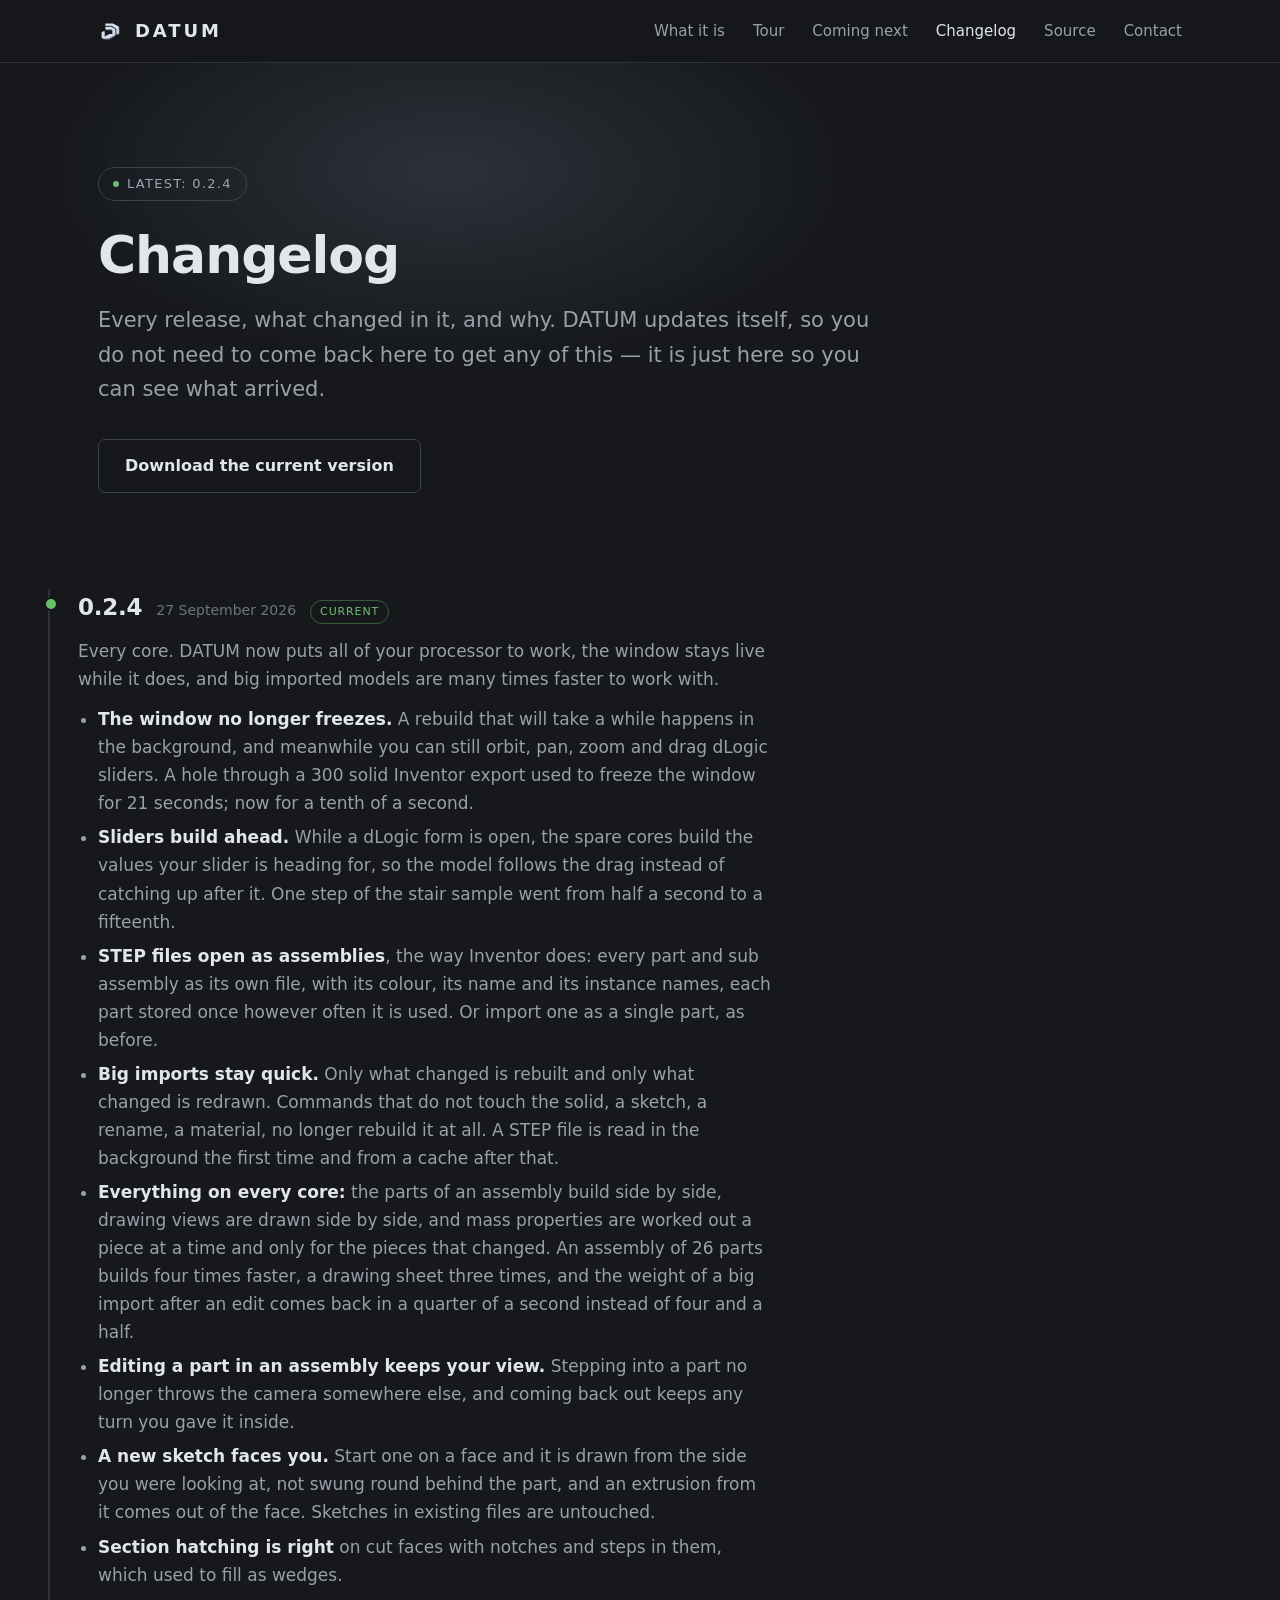
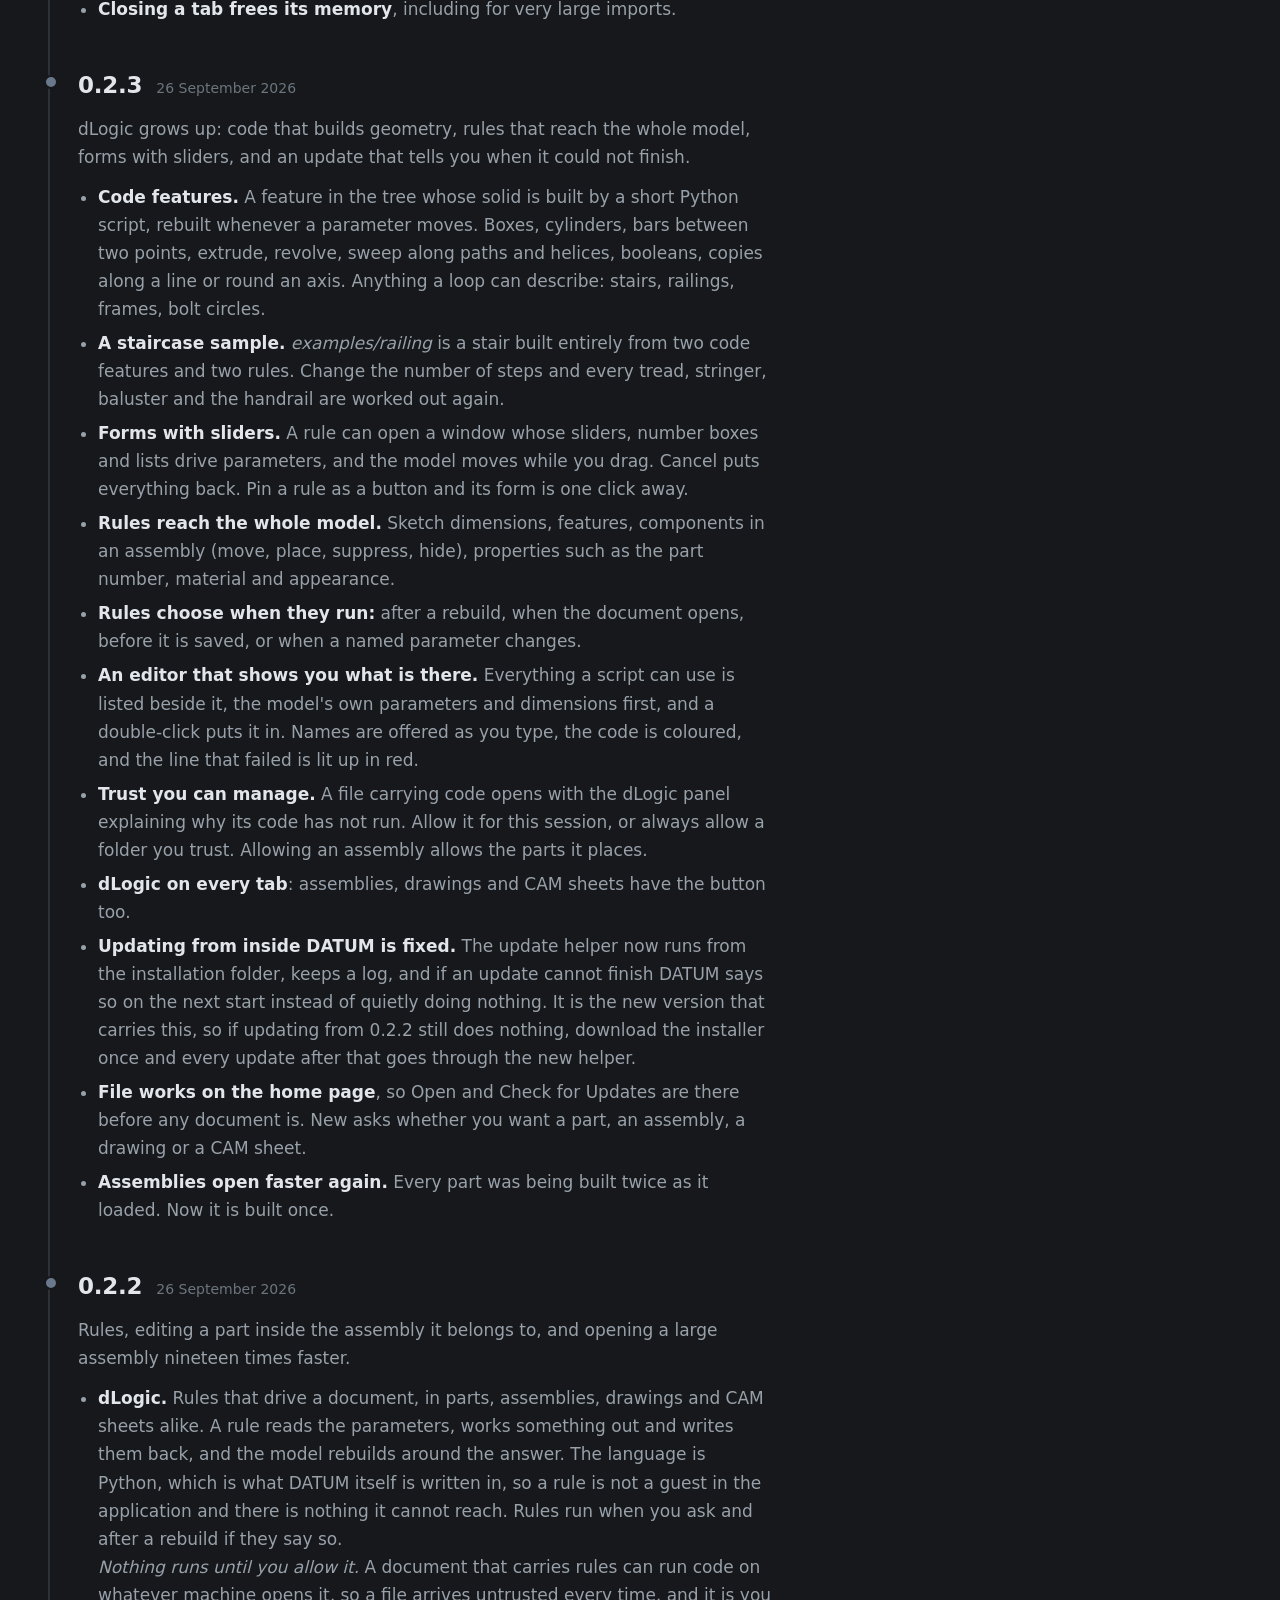
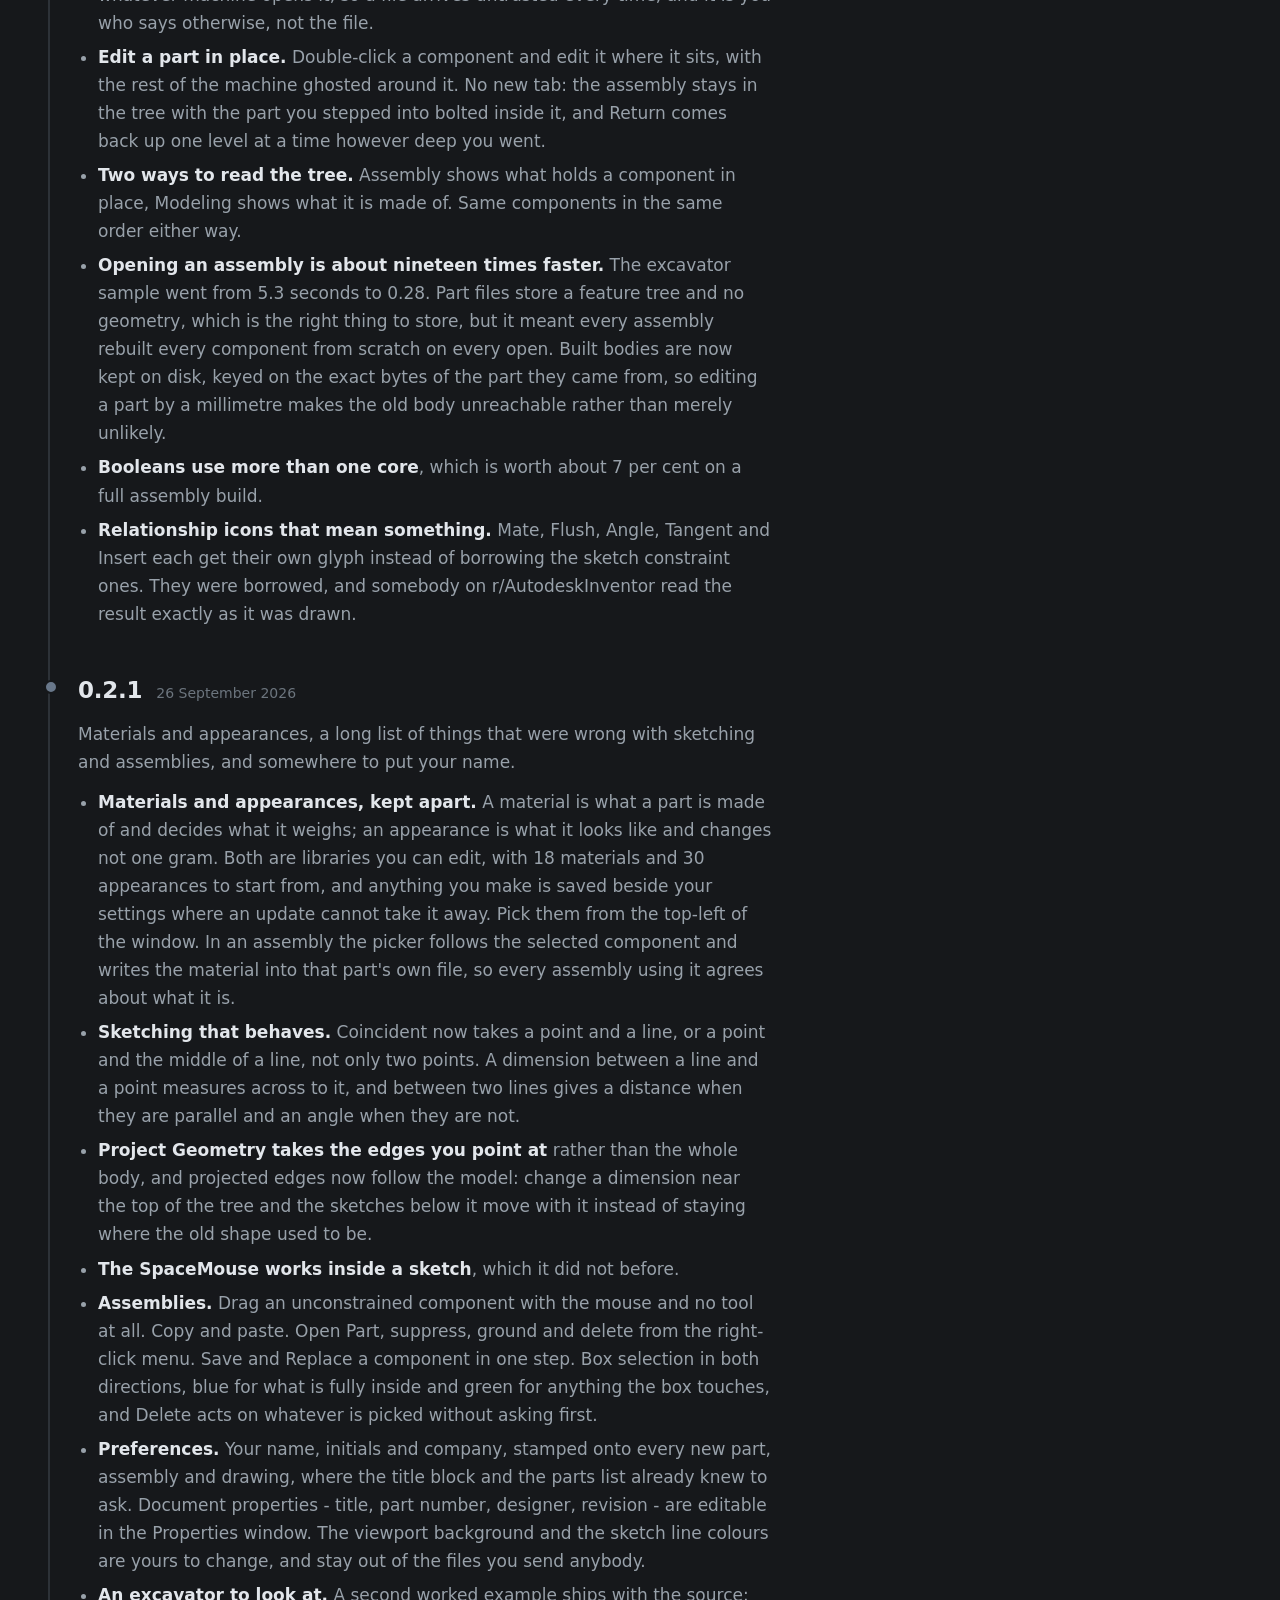
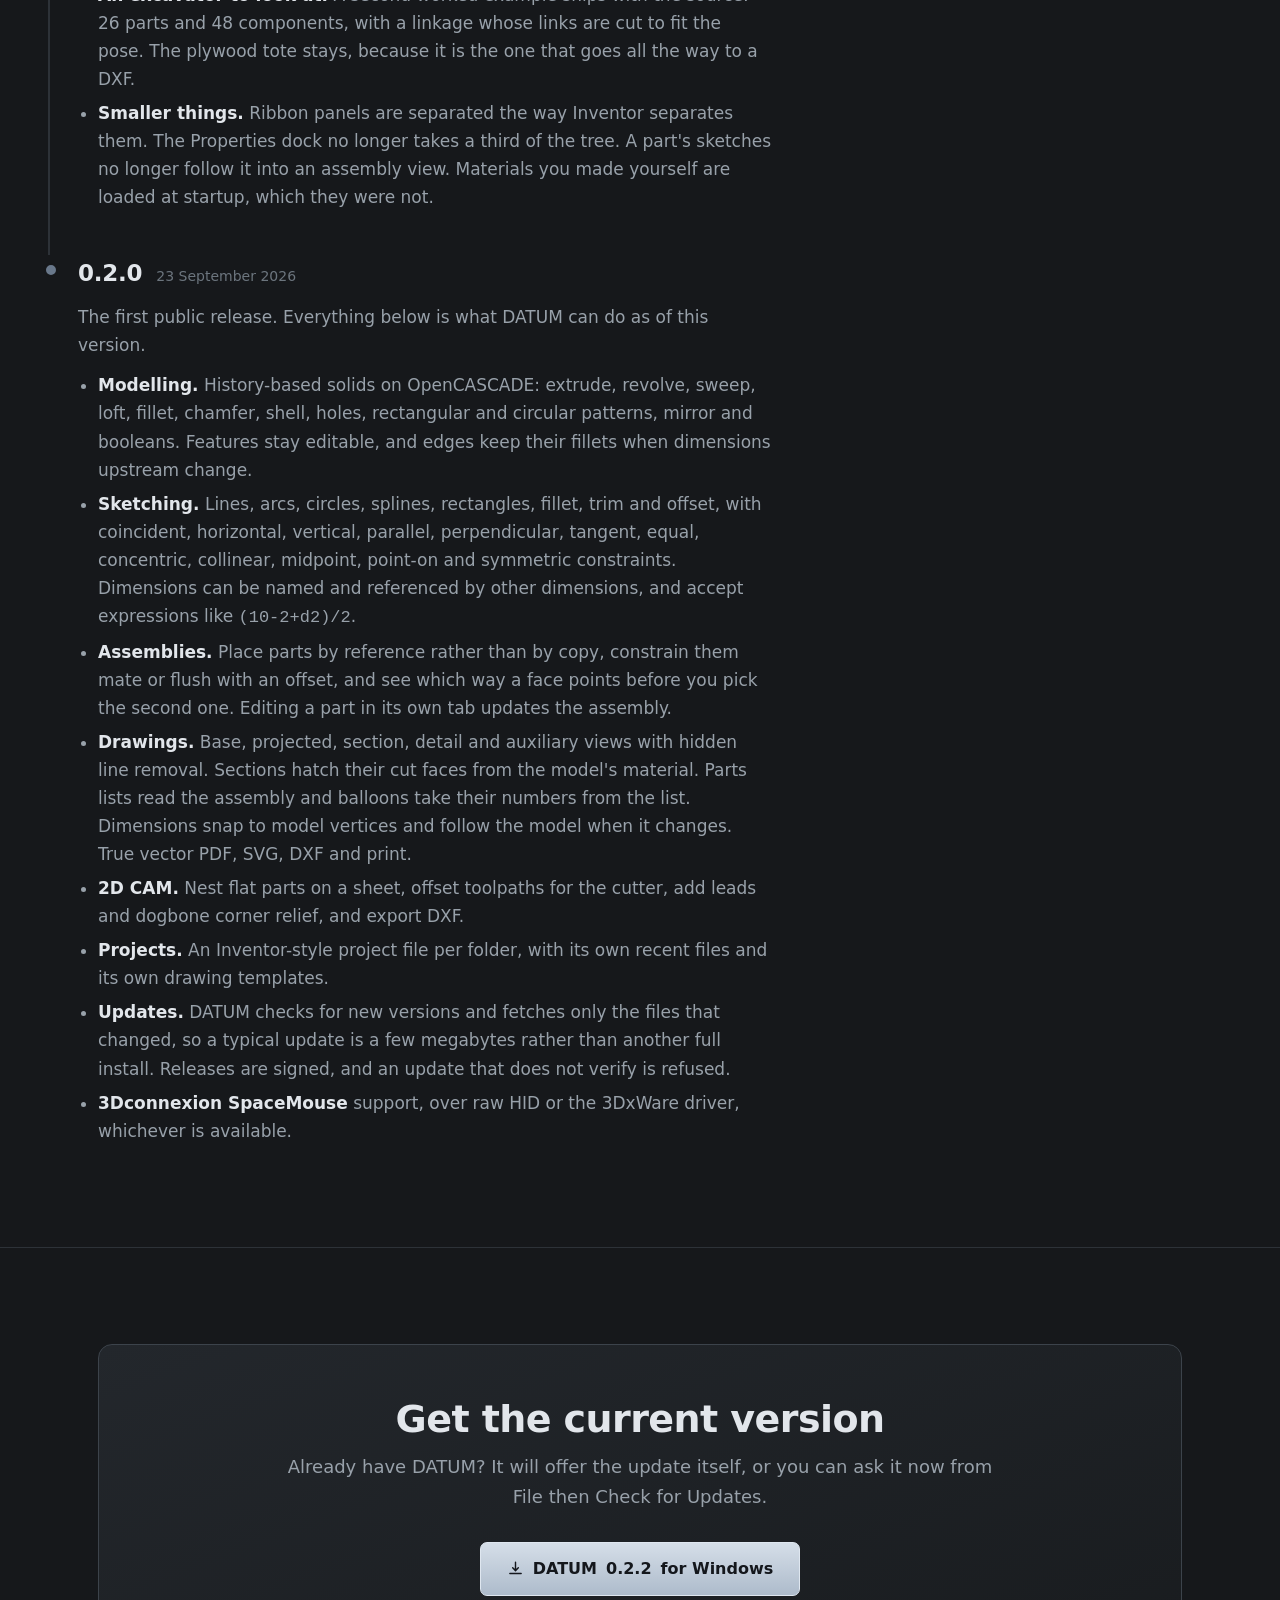
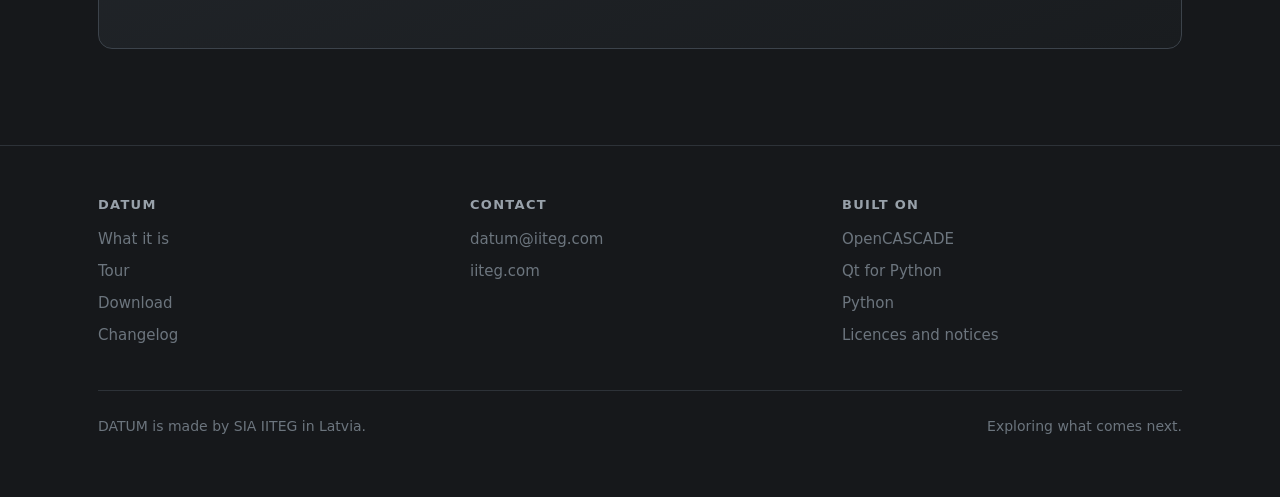
==== site/changelog.html @ 42f914b1 "Coming next on the website, read live from the admin board A new public endpoint, api.iiteg.com/datu" ====
<!DOCTYPE html>
<html lang="en">
<head>
<meta charset="utf-8">
<meta name="viewport" content="width=device-width, initial-scale=1">
<title>Changelog — DATUM</title>
<meta name="description" content="What changed in each release of DATUM.">
<meta name="theme-color" content="#16181b">
<link rel="icon" href="img/mark.svg" type="image/svg+xml">
<link rel="stylesheet" href="style.css">
</head>
<body>

<header class="top">
  <div class="wrap nav">
    <a class="brand" href="./">
      <svg viewBox="0 0 181 181" aria-hidden="true">
        <g fill="#69788b" transform="translate(5,6)">
          <path d="M51 38H105L144 60L145 105L127 114L128 75L96 54H51Z"/>
          <path d="M51 62H94L119 77V118L74 143H36L25 137V100L45 89V128L47 129L79 111H100V84L93 79H51Z"/>
        </g>
        <g fill="#d5dee8">
          <path d="M51 38H105L144 60L145 105L127 114L128 75L96 54H51Z"/>
          <path d="M51 62H94L119 77V118L74 143H36L25 137V100L45 89V128L47 129L79 111H100V84L93 79H51Z"/>
        </g>
      </svg>
      DATUM
    </a>
    <a class="link" href="./#what">What it is</a>
    <a class="link" href="./#tour">Tour</a>
    <a class="link" href="#upcoming">Coming next</a>
    <a class="link here" href="changelog.html">Changelog</a>
    <a class="link" href="https://github.com/Artis-98/datum">Source</a>
    <a class="link" href="./#contact">Contact</a>
  </div>
</header>

<div class="hero" style="padding-bottom:0">
  <div class="wrap">
    <div class="inner">
      <div class="eyebrow"><span class="dot"></span>
        <span id="live-version">Latest: 0.2.4</span></div>
      <h1 style="font-size:clamp(34px,5vw,52px)">Changelog</h1>
      <p class="lede">
        Every release, what changed in it, and why. DATUM updates itself,
        so you do not need to come back here to get any of this — it is
        just here so you can see what arrived.
      </p>
      <a class="btn ghost" id="get-latest"
         href="https://api.iiteg.com/datum/0.2.4/DATUM-0.2.4-setup.exe">
        Download the current version</a>
    </div>
  </div>
</div>

<section>
  <div class="wrap" style="max-width:820px;margin-left:0">

    <!-- Newest first.  Add a new block above this comment for each
         release, and keep the wording about what somebody can now DO,
         not about which function was renamed. -->

    <div class="release next" id="upcoming" hidden>
      <div class="head">
        <span class="ver">Coming next</span>
        <span class="badge planned">planned</span>
      </div>
      <p style="color:var(--dim);margin:0 0 14px">
        Asked for by the people using DATUM, read live from my task board.
      </p>
      <ol class="upcoming-list" id="upcoming-list"></ol>
    </div>

    <div class="release current">
      <div class="head">
        <span class="ver">0.2.4</span>
        <span class="when">27 September 2026</span>
        <span class="badge">current</span>
      </div>
      <p style="color:var(--dim);margin:0 0 12px">
        Every core. DATUM now puts all of your processor to work, the
        window stays live while it does, and big imported models are many
        times faster to work with.
      </p>
      <ul>
        <li><strong>The window no longer freezes.</strong> A rebuild that
          will take a while happens in the background, and meanwhile you
          can still orbit, pan, zoom and drag dLogic sliders. A hole
          through a 300 solid Inventor export used to freeze the window
          for 21 seconds; now for a tenth of a second.</li>
        <li><strong>Sliders build ahead.</strong> While a dLogic form is
          open, the spare cores build the values your slider is heading
          for, so the model follows the drag instead of catching up after
          it. One step of the stair sample went from half a second to a
          fifteenth.</li>
        <li><strong>STEP files open as assemblies</strong>, the way
          Inventor does: every part and sub assembly as its own file,
          with its colour, its name and its instance names, each part
          stored once however often it is used. Or import one as a single
          part, as before.</li>
        <li><strong>Big imports stay quick.</strong> Only what changed is
          rebuilt and only what changed is redrawn. Commands that do not
          touch the solid, a sketch, a rename, a material, no longer
          rebuild it at all. A STEP file is read in the background the
          first time and from a cache after that.</li>
        <li><strong>Everything on every core:</strong> the parts of an
          assembly build side by side, drawing views are drawn side by
          side, and mass properties are worked out a piece at a time and
          only for the pieces that changed. An assembly of 26 parts
          builds four times faster, a drawing sheet three times, and the
          weight of a big import after an edit comes back in a quarter of
          a second instead of four and a half.</li>
        <li><strong>Editing a part in an assembly keeps your view.</strong>
          Stepping into a part no longer throws the camera somewhere
          else, and coming back out keeps any turn you gave it
          inside.</li>
        <li><strong>A new sketch faces you.</strong> Start one on a face
          and it is drawn from the side you were looking at, not swung
          round behind the part, and an extrusion from it comes out of the
          face. Sketches in existing files are untouched.</li>
        <li><strong>Section hatching is right</strong> on cut faces with
          notches and steps in them, which used to fill as wedges.</li>
        <li><strong>Closing a tab frees its memory</strong>, including
          for very large imports.</li>
      </ul>
    </div>

    <div class="release">
      <div class="head">
        <span class="ver">0.2.3</span>
        <span class="when">26 September 2026</span>
      </div>
      <p style="color:var(--dim);margin:0 0 12px">
        dLogic grows up: code that builds geometry, rules that reach the
        whole model, forms with sliders, and an update that tells you when
        it could not finish.
      </p>
      <ul>
        <li><strong>Code features.</strong> A feature in the tree whose
          solid is built by a short Python script, rebuilt whenever a
          parameter moves. Boxes, cylinders, bars between two points,
          extrude, revolve, sweep along paths and helices, booleans,
          copies along a line or round an axis. Anything a loop can
          describe: stairs, railings, frames, bolt circles.</li>
        <li><strong>A staircase sample.</strong>
          <em>examples/railing</em> is a stair built entirely from two
          code features and two rules. Change the number of steps and
          every tread, stringer, baluster and the handrail are worked out
          again.</li>
        <li><strong>Forms with sliders.</strong> A rule can open a window
          whose sliders, number boxes and lists drive parameters, and the
          model moves while you drag. Cancel puts everything back. Pin a
          rule as a button and its form is one click away.</li>
        <li><strong>Rules reach the whole model.</strong> Sketch
          dimensions, features, components in an assembly (move, place,
          suppress, hide), properties such as the part number, material
          and appearance.</li>
        <li><strong>Rules choose when they run:</strong> after a rebuild,
          when the document opens, before it is saved, or when a named
          parameter changes.</li>
        <li><strong>An editor that shows you what is there.</strong>
          Everything a script can use is listed beside it, the model's own
          parameters and dimensions first, and a double-click puts it in.
          Names are offered as you type, the code is coloured, and the line
          that failed is lit up in red.</li>
        <li><strong>Trust you can manage.</strong> A file carrying code
          opens with the dLogic panel explaining why its code has not run.
          Allow it for this session, or always allow a folder you trust.
          Allowing an assembly allows the parts it places.</li>
        <li><strong>dLogic on every tab</strong>: assemblies, drawings and
          CAM sheets have the button too.</li>
        <li><strong>Updating from inside DATUM is fixed.</strong> The
          update helper now runs from the installation folder, keeps a
          log, and if an update cannot finish DATUM says so on the next
          start instead of quietly doing nothing. It is the new version
          that carries this, so if updating from 0.2.2 still does nothing,
          download the installer once and every update after that goes
          through the new helper.</li>
        <li><strong>File works on the home page</strong>, so Open and
          Check for Updates are there before any document is. New asks
          whether you want a part, an assembly, a drawing or a CAM
          sheet.</li>
        <li><strong>Assemblies open faster again.</strong> Every part was
          being built twice as it loaded. Now it is built once.</li>
      </ul>
    </div>

    <div class="release">
      <div class="head">
        <span class="ver">0.2.2</span>
        <span class="when">26 September 2026</span>
      </div>
      <p style="color:var(--dim);margin:0 0 12px">
        Rules, editing a part inside the assembly it belongs to, and
        opening a large assembly nineteen times faster.
      </p>
      <ul>
        <li><strong>dLogic.</strong> Rules that drive a document, in parts,
          assemblies, drawings and CAM sheets alike. A rule reads the
          parameters, works something out and writes them back, and the
          model rebuilds around the answer. The language is Python, which
          is what DATUM itself is written in, so a rule is not a guest in
          the application and there is nothing it cannot reach. Rules run
          when you ask and after a rebuild if they say so.
          <br><em>Nothing runs until you allow it.</em> A document that
          carries rules can run code on whatever machine opens it, so a
          file arrives untrusted every time, and it is you who says
          otherwise, not the file.</li>
        <li><strong>Edit a part in place.</strong> Double-click a
          component and edit it where it sits, with the rest of the
          machine ghosted around it. No new tab: the assembly stays in the
          tree with the part you stepped into bolted inside it, and
          Return comes back up one level at a time however deep you
          went.</li>
        <li><strong>Two ways to read the tree.</strong> Assembly shows
          what holds a component in place, Modeling shows what it is made
          of. Same components in the same order either way.</li>
        <li><strong>Opening an assembly is about nineteen times
          faster.</strong> The excavator sample went from 5.3 seconds to
          0.28. Part files store a feature tree and no geometry, which is
          the right thing to store, but it meant every assembly rebuilt
          every component from scratch on every open. Built bodies are now
          kept on disk, keyed on the exact bytes of the part they came
          from, so editing a part by a millimetre makes the old body
          unreachable rather than merely unlikely.</li>
        <li><strong>Booleans use more than one core</strong>, which is
          worth about 7 per cent on a full assembly build.</li>
        <li><strong>Relationship icons that mean something.</strong> Mate,
          Flush, Angle, Tangent and Insert each get their own glyph
          instead of borrowing the sketch constraint ones. They were
          borrowed, and somebody on r/AutodeskInventor read the result
          exactly as it was drawn.</li>
      </ul>
    </div>

    <div class="release">
      <div class="head">
        <span class="ver">0.2.1</span>
        <span class="when">26 September 2026</span>
      </div>
      <p style="color:var(--dim);margin:0 0 12px">
        Materials and appearances, a long list of things that were wrong
        with sketching and assemblies, and somewhere to put your name.
      </p>
      <ul>
        <li><strong>Materials and appearances, kept apart.</strong> A
          material is what a part is made of and decides what it weighs;
          an appearance is what it looks like and changes not one gram.
          Both are libraries you can edit, with 18 materials and 30
          appearances to start from, and anything you make is saved
          beside your settings where an update cannot take it away.
          Pick them from the top-left of the window. In an assembly the
          picker follows the selected component and writes the material
          into that part's own file, so every assembly using it agrees
          about what it is.</li>
        <li><strong>Sketching that behaves.</strong> Coincident now takes
          a point and a line, or a point and the middle of a line, not
          only two points. A dimension between a line and a point
          measures across to it, and between two lines gives a distance
          when they are parallel and an angle when they are not.</li>
        <li><strong>Project Geometry takes the edges you point at</strong>
          rather than the whole body, and projected edges now follow the
          model: change a dimension near the top of the tree and the
          sketches below it move with it instead of staying where the old
          shape used to be.</li>
        <li><strong>The SpaceMouse works inside a sketch</strong>, which
          it did not before.</li>
        <li><strong>Assemblies.</strong> Drag an unconstrained component
          with the mouse and no tool at all. Copy and paste. Open Part,
          suppress, ground and delete from the right-click menu.
          Save and Replace a component in one step. Box selection in both
          directions, blue for what is fully inside and green for
          anything the box touches, and Delete acts on whatever is picked
          without asking first.</li>
        <li><strong>Preferences.</strong> Your name, initials and company,
          stamped onto every new part, assembly and drawing, where the
          title block and the parts list already knew to ask. Document
          properties - title, part number, designer, revision - are
          editable in the Properties window. The viewport background and
          the sketch line colours are yours to change, and stay out of
          the files you send anybody.</li>
        <li><strong>An excavator to look at.</strong> A second worked
          example ships with the source: 26 parts and 48 components, with
          a linkage whose links are cut to fit the pose. The plywood tote
          stays, because it is the one that goes all the way to a DXF.</li>
        <li><strong>Smaller things.</strong> Ribbon panels are separated
          the way Inventor separates them. The Properties dock no longer
          takes a third of the tree. A part's sketches no longer follow it
          into an assembly view. Materials you made yourself are loaded at
          startup, which they were not.</li>
      </ul>
    </div>

    <div class="release">
      <div class="head">
        <span class="ver">0.2.0</span>
        <span class="when">23 September 2026</span>
      </div>
      <p style="color:var(--dim);margin:0 0 12px">
        The first public release. Everything below is what DATUM can do
        as of this version.
      </p>
      <ul>
        <li><strong>Modelling.</strong> History-based solids on
          OpenCASCADE: extrude, revolve, sweep, loft, fillet, chamfer,
          shell, holes, rectangular and circular patterns, mirror and
          booleans. Features stay editable, and edges keep their fillets
          when dimensions upstream change.</li>
        <li><strong>Sketching.</strong> Lines, arcs, circles, splines,
          rectangles, fillet, trim and offset, with coincident,
          horizontal, vertical, parallel, perpendicular, tangent, equal,
          concentric, collinear, midpoint, point-on and symmetric
          constraints. Dimensions can be named and referenced by other
          dimensions, and accept expressions like
          <code>(10-2+d2)/2</code>.</li>
        <li><strong>Assemblies.</strong> Place parts by reference rather
          than by copy, constrain them mate or flush with an offset, and
          see which way a face points before you pick the second one.
          Editing a part in its own tab updates the assembly.</li>
        <li><strong>Drawings.</strong> Base, projected, section, detail
          and auxiliary views with hidden line removal. Sections hatch
          their cut faces from the model's material. Parts lists read the
          assembly and balloons take their numbers from the list.
          Dimensions snap to model vertices and follow the model when it
          changes. True vector PDF, SVG, DXF and print.</li>
        <li><strong>2D CAM.</strong> Nest flat parts on a sheet, offset
          toolpaths for the cutter, add leads and dogbone corner relief,
          and export DXF.</li>
        <li><strong>Projects.</strong> An Inventor-style project file per
          folder, with its own recent files and its own drawing
          templates.</li>
        <li><strong>Updates.</strong> DATUM checks for new versions and
          fetches only the files that changed, so a typical update is a
          few megabytes rather than another full install. Releases are
          signed, and an update that does not verify is refused.</li>
        <li><strong>3Dconnexion SpaceMouse</strong> support, over raw HID
          or the 3DxWare driver, whichever is available.</li>
      </ul>
    </div>

  </div>
</section>

<section class="rule">
  <div class="wrap">
    <div class="download-panel">
      <h2>Get the current version</h2>
      <p class="section-lede">
        Already have DATUM? It will offer the update itself, or you can
        ask it now from File then Check for Updates.
      </p>
      <a class="btn primary" id="get-latest-2"
         href="https://api.iiteg.com/datum/0.2.4/DATUM-0.2.4-setup.exe">
        <svg viewBox="0 0 24 24" fill="none" stroke="currentColor"
             stroke-width="2" stroke-linecap="round" stroke-linejoin="round"
             aria-hidden="true"><path d="M12 3v12m0 0 4-4m-4 4-4-4M4 19h16"/>
        </svg>
        DATUM <span id="latest-ver">0.2.2</span> for Windows
      </a>
    </div>
  </div>
</section>

<footer>
  <div class="wrap">
    <div class="foot-grid">
      <div>
        <h4>DATUM</h4>
        <a href="./#what">What it is</a>
        <a href="./#tour">Tour</a>
        <a href="./#download">Download</a>
        <a href="changelog.html">Changelog</a>
      </div>
      <div>
        <h4>Contact</h4>
        <a href="mailto:datum@iiteg.com">datum@iiteg.com</a>
        <a href="https://iiteg.com">iiteg.com</a>
      </div>
      <div>
        <h4>Built on</h4>
        <a href="https://dev.opencascade.org/">OpenCASCADE</a>
        <a href="https://www.qt.io/qt-for-python">Qt for Python</a>
        <a href="https://www.python.org/">Python</a>
        <a href="licences.html">Licences and notices</a>
      </div>
    </div>
    <div class="foot-bottom">
      <span>DATUM is made by SIA IITEG in Latvia.</span>
      <span>Exploring what comes next.</span>
    </div>
  </div>
</footer>

<script>
/* Same feed the application reads, so this page cannot claim a version
 * that was never published. */
(function () {
  fetch("https://api.iiteg.com/datum/latest.json", { cache: "no-store" })
    .then(function (r) { return r.ok ? r.json() : Promise.reject(r.status); })
    .then(function (feed) {
      if (!feed || !feed.version) { return; }
      var live = document.getElementById("live-version");
      if (live) { live.textContent = "Latest: " + feed.version; }
      var ver = document.getElementById("latest-ver");
      if (ver) { ver.textContent = feed.version; }
      if (feed.installer) {
        var url = "https://api.iiteg.com/datum/" + feed.installer;
        ["get-latest", "get-latest-2"].forEach(function (id) {
          var el = document.getElementById(id);
          if (el) { el.href = url; }
        });
      }
    })
    .catch(function () {});
})();
</script>
<script>
/* What is coming next, read live from the admin board: the requests
 * flagged urgent and not done yet (api.iiteg.com/datum-upcoming.php).
 * The section stays hidden until the list arrives, so if the board
 * cannot be reached the page simply does not mention it. */
(function () {
  var list = document.getElementById("upcoming-list");
  if (!list) { return; }
  fetch("https://api.iiteg.com/datum-upcoming.php", { cache: "no-store" })
    .then(function (r) { return r.ok ? r.json() : Promise.reject(r.status); })
    .then(function (data) {
      var items = (data && data.upcoming) || [];
      if (!items.length) { return; }
      items.forEach(function (item) {
        var li = document.createElement("li");
        li.textContent = item.title;
        if (item.status === "in_progress" || item.status === "review") {
          var tag = document.createElement("span");
          tag.className = "doing";
          tag.textContent = "in progress";
          li.appendChild(tag);
        }
        list.appendChild(li);
      });
      var box = document.getElementById("upcoming");
      if (box) { box.hidden = false; }
    })
    .catch(function () { /* nothing shown is better than something wrong */ });
})();
</script>
</body>
</html>
---- site/style.css ----
/* DATUM - datum.iiteg.com
 *
 * The palette is the application's own: neutral greys with a trace of
 * blue left in them, and the mark's silver as the one accent.  A page
 * that looks like the thing it is selling is doing half the work.
 */

:root {
  --bg: #16181b;
  --bg-deep: #101214;
  --panel: #1e2124;
  --panel-soft: #24282c;
  --border: #2d3238;
  --border-bright: #3c434b;

  --text: #e2e6eb;
  --dim: #98a1aa;
  --faint: #6c757e;

  --silver: #c2ccd8;
  --silver-dim: #9aa7b6;
  --silver-deep: #69788b;
  --ink: #14171c;

  --amber: #e0a355;
  --green: #69c26b;

  --radius: 10px;
  --gutter: clamp(20px, 5vw, 48px);
  --measure: 1180px;

  /* Aptos is Microsoft's, licensed with Office, so it is named rather
   * than shipped.  On a Windows machine with Office it renders as Aptos;
   * everywhere else the fallbacks are close enough in width and tone
   * that the layout does not move. */
  --font: "Aptos", "Aptos Display", "Segoe UI Variable Display",
          "Segoe UI", system-ui, -apple-system, "Helvetica Neue",
          Arial, sans-serif;
  --mono: "Cascadia Mono", "Consolas", ui-monospace, monospace;
}

* { box-sizing: border-box; }

html { scroll-behavior: smooth; }

body {
  margin: 0;
  background: var(--bg);
  color: var(--text);
  font-family: var(--font);
  font-size: 17px;
  line-height: 1.65;
  -webkit-font-smoothing: antialiased;
}

img { max-width: 100%; height: auto; display: block; }

a { color: var(--silver); text-decoration: none; }
a:hover { color: #fff; }

.wrap {
  max-width: var(--measure);
  margin: 0 auto;
  padding: 0 var(--gutter);
}

/* ------------------------------------------------------------------ nav */

header.top {
  position: sticky;
  top: 0;
  z-index: 40;
  background: rgba(22, 24, 27, 0.86);
  backdrop-filter: blur(12px);
  border-bottom: 1px solid var(--border);
}

.nav {
  display: flex;
  align-items: center;
  gap: 28px;
  height: 62px;
}

.brand {
  display: flex;
  align-items: center;
  gap: 11px;
  font-weight: 700;
  letter-spacing: 0.16em;
  font-size: 18px;
  color: var(--text);
  margin-right: auto;
}
.brand:hover { color: var(--text); }
.brand svg { width: 26px; height: 26px; flex: none; }

.nav a.link {
  color: var(--dim);
  font-size: 15px;
  transition: color 0.15s;
}
.nav a.link:hover { color: var(--text); }
.nav a.link.here { color: var(--text); }

/* --------------------------------------------------------------- buttons */

.btn {
  display: inline-flex;
  align-items: center;
  justify-content: center;
  gap: 9px;
  padding: 13px 26px;
  border-radius: 7px;
  font-family: inherit;
  font-size: 16px;
  font-weight: 600;
  border: 1px solid transparent;
  cursor: pointer;
  transition: background 0.15s, border-color 0.15s, transform 0.08s;
}
.btn:active { transform: translateY(1px); }

.btn.primary {
  background: linear-gradient(180deg, #d5dee8, #adbbcb);
  color: var(--ink);
  border-color: #dfe7f0;
}
.btn.primary:hover {
  background: linear-gradient(180deg, #e6edf5, #bcc9d8);
  color: var(--ink);
}

.btn.ghost {
  background: transparent;
  border-color: var(--border-bright);
  color: var(--text);
}
.btn.ghost:hover { border-color: var(--silver-dim); color: #fff; }

.btn svg { width: 17px; height: 17px; }

/* ----------------------------------------------------------------- hero */

.hero {
  position: relative;
  padding: clamp(56px, 9vw, 104px) 0 clamp(40px, 6vw, 72px);
  overflow: hidden;
}
.hero::before {
  content: "";
  position: absolute;
  inset: -40% 20% auto -10%;
  height: 560px;
  background: radial-gradient(closest-side,
              rgba(122, 142, 166, 0.22), transparent 70%);
  pointer-events: none;
}

.hero .inner { position: relative; max-width: 780px; }

.eyebrow {
  display: inline-flex;
  align-items: center;
  gap: 8px;
  font-size: 13px;
  letter-spacing: 0.1em;
  text-transform: uppercase;
  color: var(--silver-dim);
  border: 1px solid var(--border-bright);
  border-radius: 999px;
  padding: 5px 14px;
  margin-bottom: 26px;
}
.eyebrow .dot {
  width: 6px; height: 6px; border-radius: 50%;
  background: var(--green);
}

h1 {
  font-size: clamp(38px, 6.4vw, 66px);
  line-height: 1.08;
  letter-spacing: -0.02em;
  margin: 0 0 20px;
  font-weight: 700;
}
h1 .quiet { color: var(--silver-dim); font-weight: 400; }

.lede {
  font-size: clamp(18px, 2.2vw, 21px);
  color: var(--dim);
  margin: 0 0 32px;
  max-width: 62ch;
}

.cta-row {
  display: flex;
  flex-wrap: wrap;
  gap: 14px;
  align-items: center;
}
.cta-note {
  font-size: 14px;
  color: var(--faint);
  margin-top: 16px;
}
.cta-note strong { color: var(--dim); font-weight: 600; }

/* ----------------------------------------------------------- hero shot */

.showcase {
  margin: clamp(40px, 6vw, 72px) 0 0;
  position: relative;
}
.frame {
  border: 1px solid var(--border);
  border-radius: var(--radius);
  overflow: hidden;
  background: var(--panel);
  box-shadow: 0 30px 80px rgba(0, 0, 0, 0.5),
              0 2px 0 rgba(255, 255, 255, 0.03) inset;
}
.frame img { width: 100%; height: auto; }

.frame-bar {
  display: flex;
  align-items: center;
  gap: 7px;
  padding: 10px 14px;
  background: var(--panel-soft);
  border-bottom: 1px solid var(--border);
}
.frame-bar i {
  width: 10px; height: 10px; border-radius: 50%;
  background: var(--border-bright);
  display: block;
}
.frame-bar span {
  margin-left: 8px;
  font-size: 12px;
  color: var(--faint);
  font-family: var(--mono);
}

/* -------------------------------------------------------------- sections */

section { padding: clamp(56px, 8vw, 96px) 0; }
section.tight { padding-top: 0; }

.rule { border-top: 1px solid var(--border); }

h2 {
  font-size: clamp(27px, 3.6vw, 38px);
  line-height: 1.2;
  letter-spacing: -0.015em;
  margin: 0 0 14px;
  font-weight: 700;
}
h3 {
  font-size: 19px;
  margin: 0 0 8px;
  font-weight: 650;
}
.section-lede {
  color: var(--dim);
  max-width: 64ch;
  margin: 0 0 44px;
  font-size: 18px;
}

/* ---------------------------------------------------------------- grids */

.grid {
  display: grid;
  gap: 20px;
  grid-template-columns: repeat(auto-fit, minmax(260px, 1fr));
}

.card {
  background: var(--panel);
  border: 1px solid var(--border);
  border-radius: var(--radius);
  padding: 26px 24px;
}
.card p { color: var(--dim); margin: 0; font-size: 16px; }

.card .ico {
  width: 30px; height: 30px;
  margin-bottom: 16px;
  color: var(--silver);
}
.card .ico svg { width: 100%; height: 100%; }

/* ------------------------------------------------------------ shot list */

.shots {
  display: flex;
  flex-direction: column;
  gap: clamp(44px, 7vw, 82px);
}
.shot {
  display: grid;
  gap: clamp(22px, 4vw, 46px);
  grid-template-columns: 1fr;
  align-items: center;
}
@media (min-width: 900px) {
  .shot { grid-template-columns: 0.82fr 1.18fr; }
  .shot.flip .copy { order: 2; }
  .shot.flip .frame { order: 1; }
}
.shot .copy h3 {
  font-size: clamp(21px, 2.6vw, 26px);
  margin-bottom: 10px;
}
.shot .copy p { color: var(--dim); margin: 0; }
.shot .copy .tag {
  display: inline-block;
  font-size: 12px;
  letter-spacing: 0.1em;
  text-transform: uppercase;
  color: var(--silver-deep);
  margin-bottom: 10px;
}

/* ---------------------------------------------------------------- facts */

.facts {
  display: grid;
  gap: 1px;
  background: var(--border);
  border: 1px solid var(--border);
  border-radius: var(--radius);
  overflow: hidden;
  grid-template-columns: repeat(auto-fit, minmax(190px, 1fr));
}
.fact { background: var(--panel); padding: 24px; }
.fact b {
  display: block;
  font-size: 27px;
  font-weight: 700;
  letter-spacing: -0.02em;
  margin-bottom: 3px;
}
.fact span { color: var(--faint); font-size: 14px; }

/* -------------------------------------------------------------- download */

.download-panel {
  background: linear-gradient(160deg, #23272c, #191c1f);
  border: 1px solid var(--border-bright);
  border-radius: 14px;
  padding: clamp(32px, 5vw, 52px);
  text-align: center;
}
.download-panel h2 { margin-bottom: 10px; }
.download-panel .section-lede {
  margin: 0 auto 30px;
  text-align: center;
}
.meta-row {
  display: flex;
  flex-wrap: wrap;
  justify-content: center;
  gap: 8px 22px;
  margin-top: 22px;
  font-size: 14px;
  color: var(--faint);
}
.meta-row code {
  font-family: var(--mono);
  color: var(--silver-dim);
  font-size: 13px;
}

/* ------------------------------------------------------------- changelog */

.release {
  border-left: 2px solid var(--border);
  padding: 0 0 38px 28px;
  position: relative;
}
.release::before {
  content: "";
  position: absolute;
  left: -6px; top: 8px;
  width: 10px; height: 10px;
  border-radius: 50%;
  background: var(--silver-deep);
  border: 2px solid var(--bg);
}
.release.current::before { background: var(--green); }
.release:last-child { border-left-color: transparent; padding-bottom: 0; }

.release .head {
  display: flex;
  align-items: baseline;
  gap: 14px;
  flex-wrap: wrap;
  margin-bottom: 10px;
}
.release .ver {
  font-size: 23px;
  font-weight: 700;
  letter-spacing: -0.01em;
}
.release .when { color: var(--faint); font-size: 14px; }
.release .badge {
  font-size: 11px;
  letter-spacing: 0.08em;
  text-transform: uppercase;
  color: var(--green);
  border: 1px solid rgba(105, 194, 107, 0.4);
  border-radius: 999px;
  padding: 2px 9px;
}
.release.next::before { background: var(--amber); }
.release .badge.planned {
  color: var(--amber);
  border-color: rgba(224, 163, 85, 0.4);
}
.release ul { margin: 0; padding-left: 20px; color: var(--dim); }
.release li { margin-bottom: 6px; }
.release li strong { color: var(--text); font-weight: 600; }

/* ---------------------------------------------------------------- footer */

footer {
  border-top: 1px solid var(--border);
  padding: 48px 0 60px;
  color: var(--faint);
  font-size: 15px;
}
.foot-grid {
  display: grid;
  gap: 32px;
  grid-template-columns: repeat(auto-fit, minmax(220px, 1fr));
  margin-bottom: 36px;
}
.foot-grid h4 {
  font-size: 13px;
  letter-spacing: 0.1em;
  text-transform: uppercase;
  color: var(--dim);
  margin: 0 0 12px;
  font-weight: 600;
}
.foot-grid a { display: block; margin-bottom: 7px; color: var(--faint); }
.foot-grid a:hover { color: var(--text); }
.foot-bottom {
  border-top: 1px solid var(--border);
  padding-top: 24px;
  display: flex;
  flex-wrap: wrap;
  gap: 12px 24px;
  justify-content: space-between;
  font-size: 14px;
}

/* ----------------------------------------------------------------- misc */

.note {
  background: var(--panel);
  border: 1px solid var(--border);
  border-left: 3px solid var(--amber);
  border-radius: 0 8px 8px 0;
  padding: 18px 22px;
  color: var(--dim);
  font-size: 16px;
}
.note strong { color: var(--text); }

.steps { counter-reset: s; list-style: none; padding: 0; margin: 0; }
.steps li {
  counter-increment: s;
  position: relative;
  padding-left: 46px;
  margin-bottom: 22px;
  color: var(--dim);
}
.steps li::before {
  content: counter(s);
  position: absolute;
  left: 0; top: -1px;
  width: 30px; height: 30px;
  border-radius: 50%;
  border: 1px solid var(--border-bright);
  color: var(--silver);
  font-size: 14px;
  font-weight: 600;
  display: grid;
  place-items: center;
}
.steps li strong { color: var(--text); display: block; margin-bottom: 2px; }

@media (max-width: 640px) {
  .nav { gap: 16px; }
  .nav a.link { font-size: 14px; }
  .brand { font-size: 16px; letter-spacing: 0.12em; }
  .btn { width: 100%; }
  .cta-row { flex-direction: column; align-items: stretch; }
}

/* -------------------------------------------------------------- upcoming */

/* a section waiting for its data stays out of the way, whatever display
 * its class would otherwise give it */
[hidden] { display: none !important; }

.upcoming-list {
  list-style: none;
  margin: 0;
  padding: 0;
  display: grid;
  grid-template-columns: repeat(auto-fill, minmax(300px, 1fr));
  gap: 10px 18px;
  counter-reset: upcoming;
}
.upcoming-list li {
  counter-increment: upcoming;
  position: relative;
  background: var(--panel);
  border: 1px solid var(--border);
  border-radius: var(--radius);
  padding: 12px 16px 12px 50px;
  color: var(--text);
  line-height: 1.45;
}
.upcoming-list li::before {
  content: counter(upcoming);
  position: absolute;
  left: 16px;
  top: 12px;
  width: 22px;
  text-align: right;
  color: var(--silver-deep);
  font-weight: 700;
  font-variant-numeric: tabular-nums;
}
.upcoming-list .doing {
  display: inline-block;
  margin-left: 8px;
  font-size: 11px;
  letter-spacing: 0.08em;
  text-transform: uppercase;
  color: var(--amber);
  border: 1px solid rgba(224, 163, 85, 0.4);
  border-radius: 999px;
  padding: 1px 8px;
  vertical-align: 1px;
}
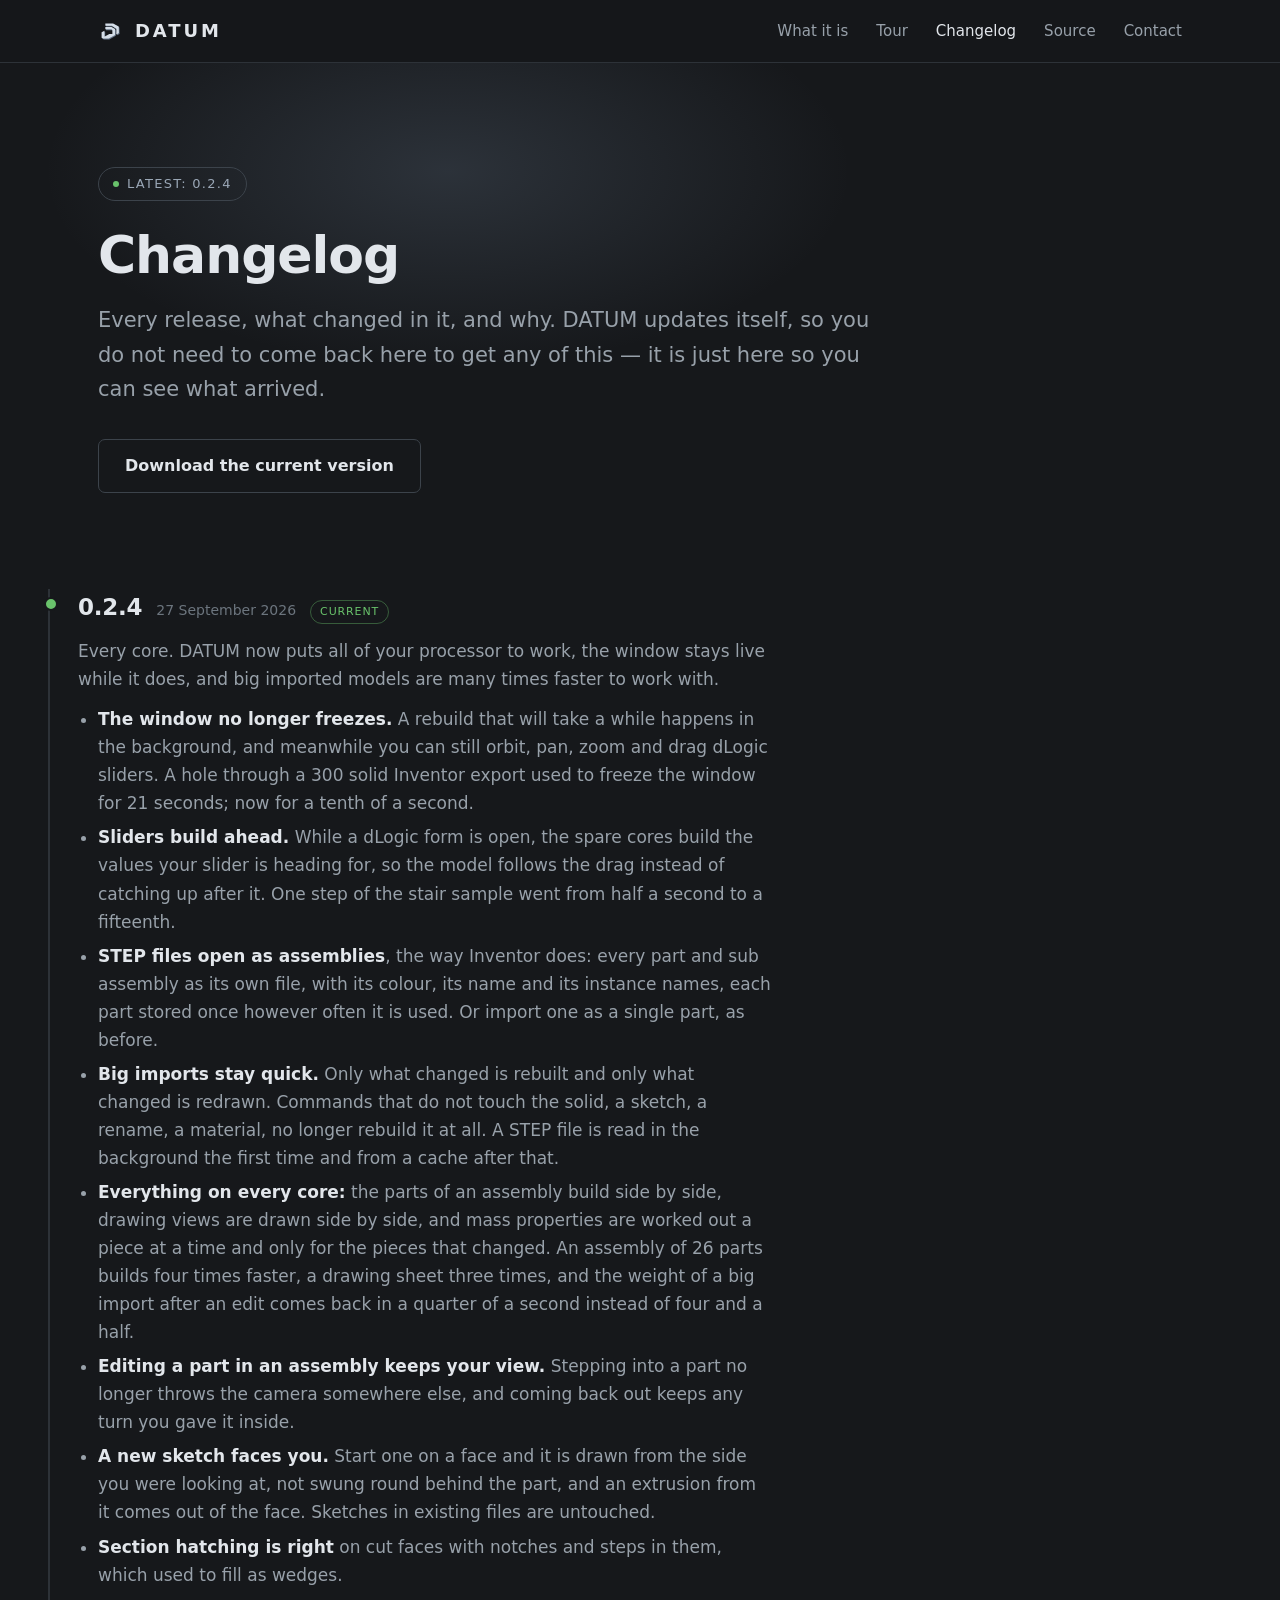
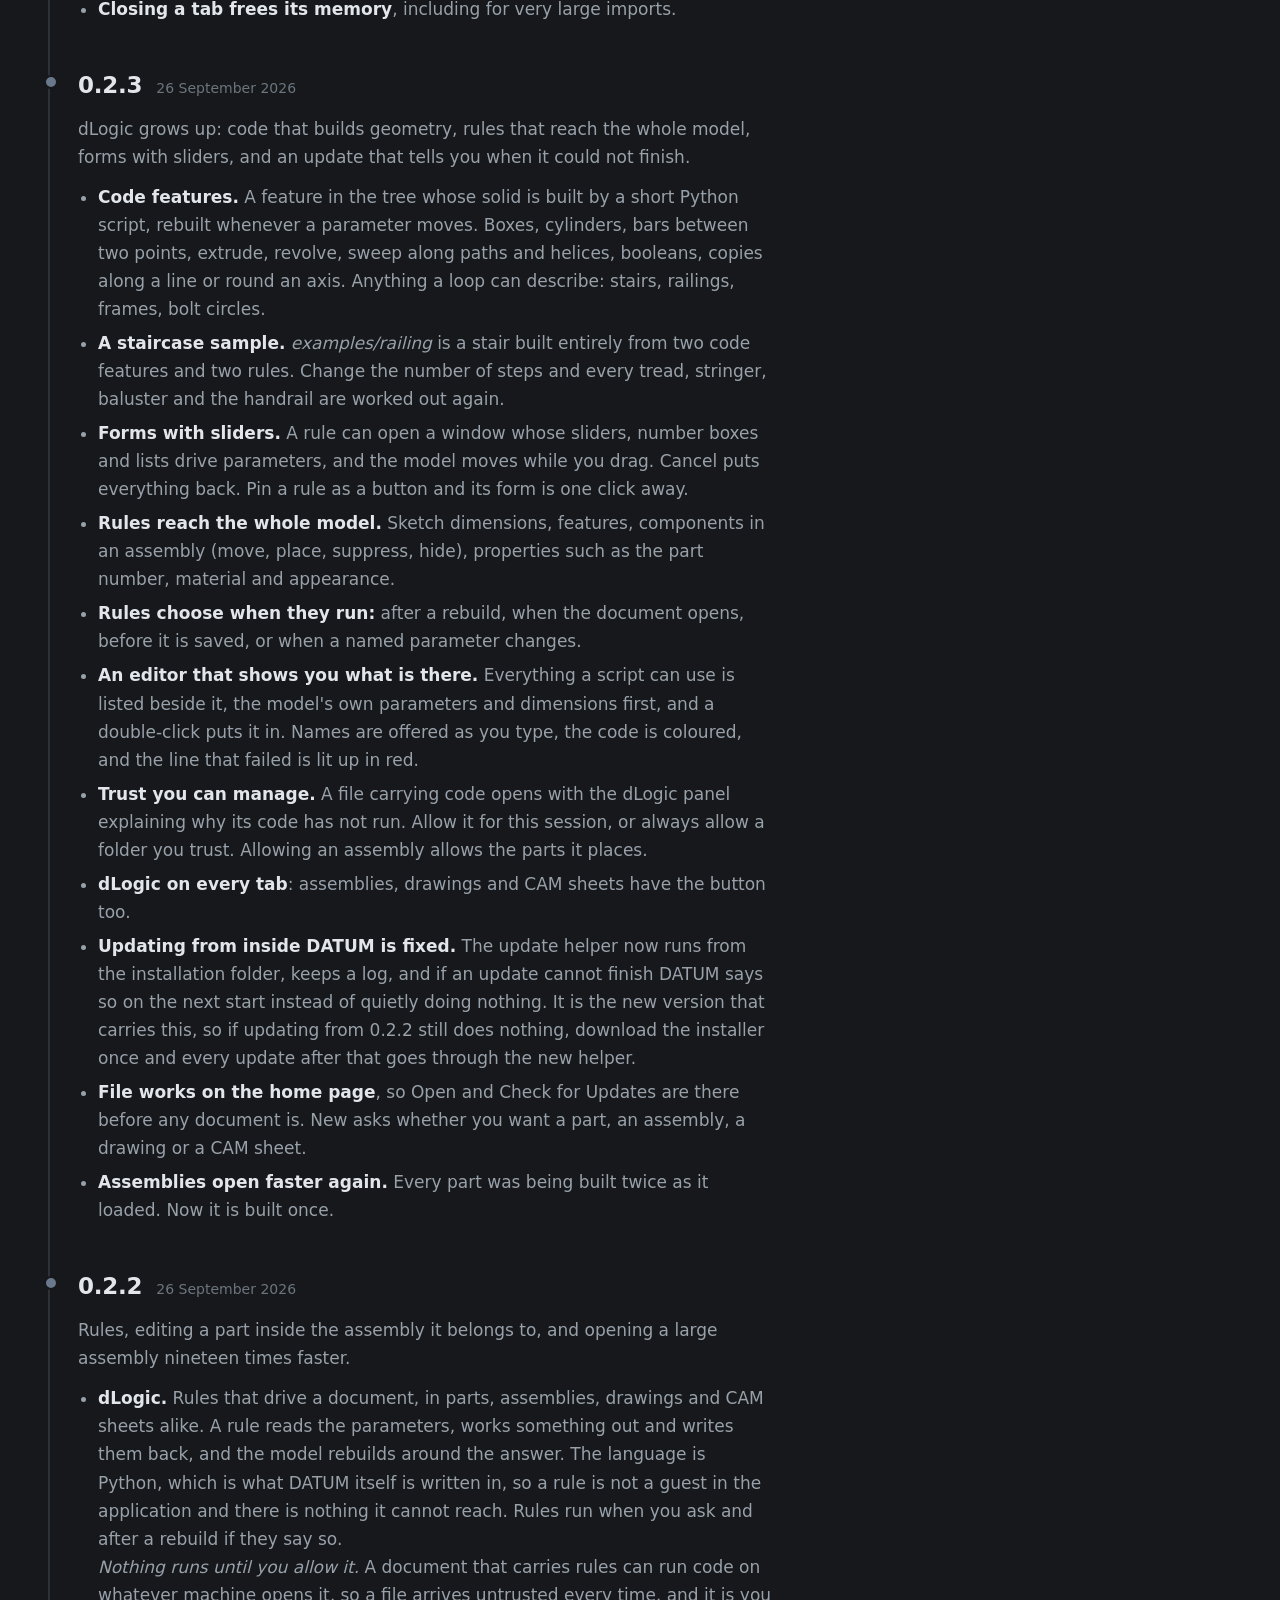
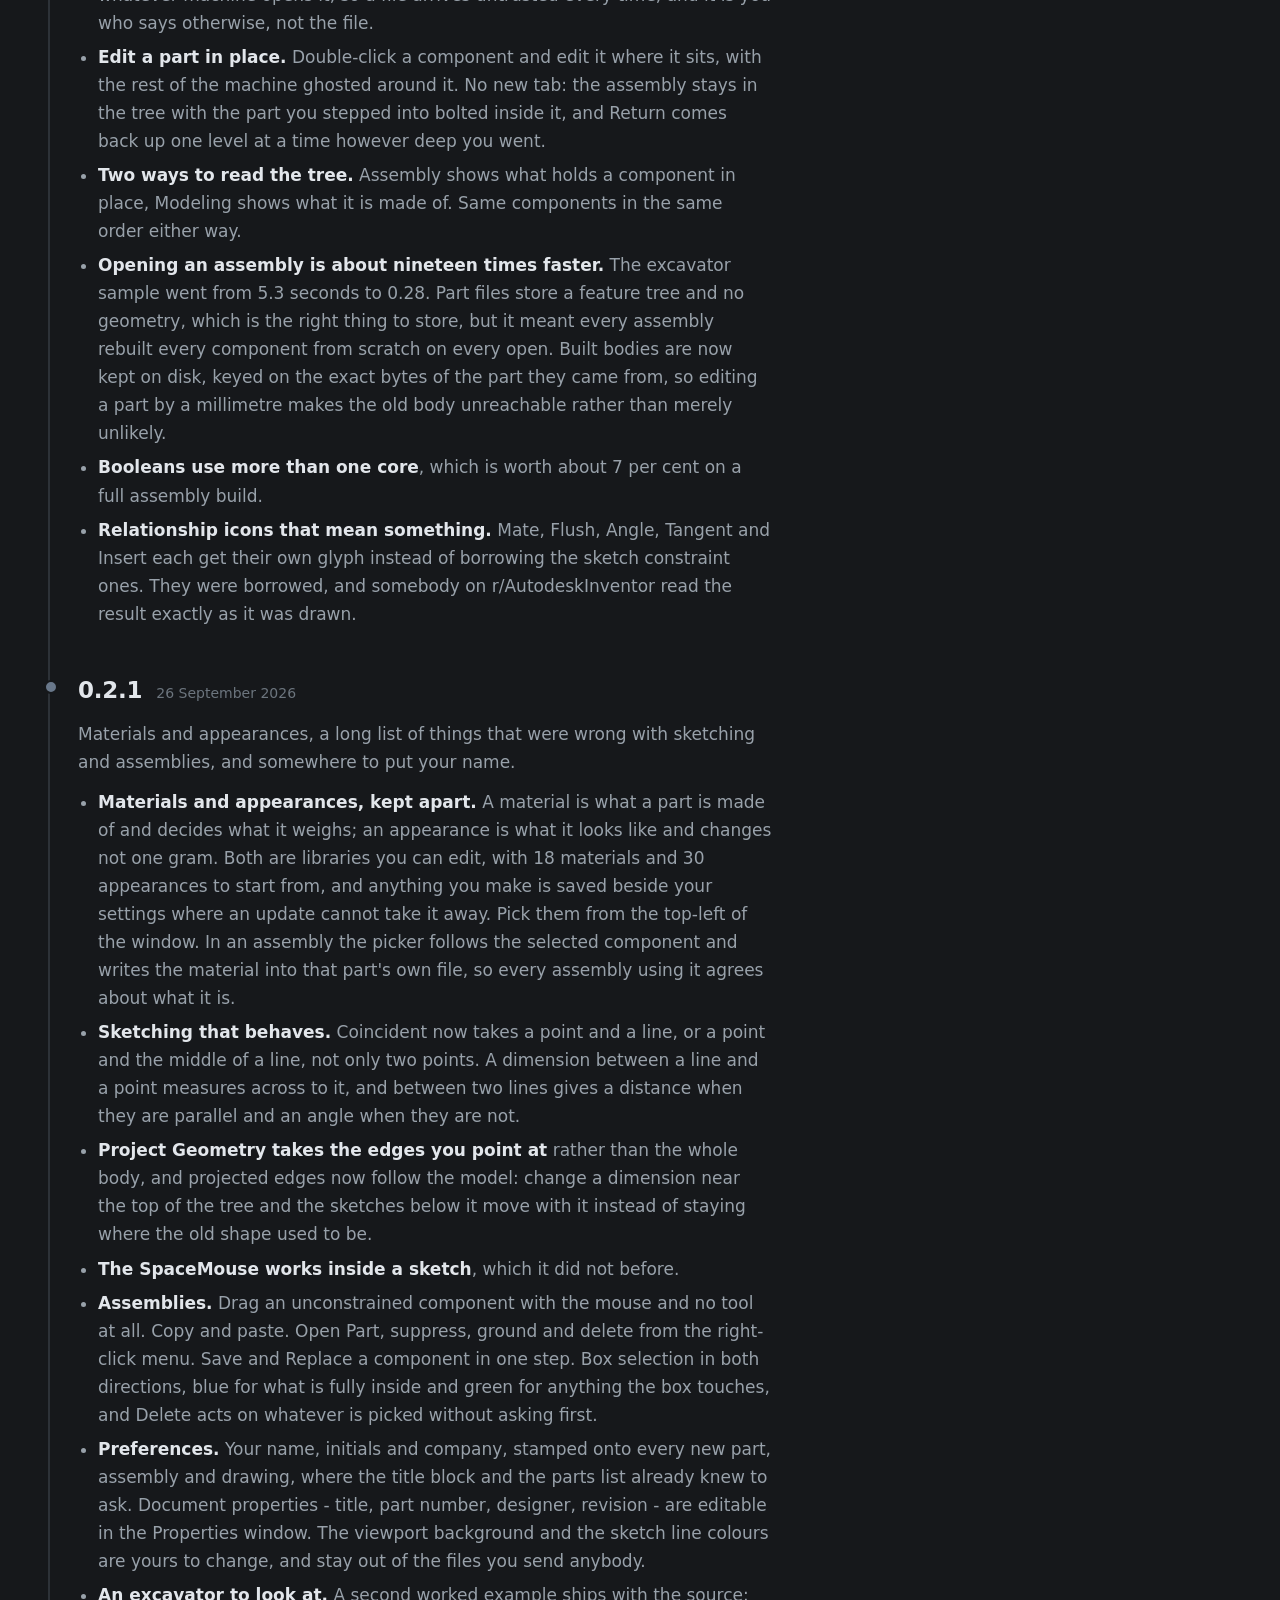
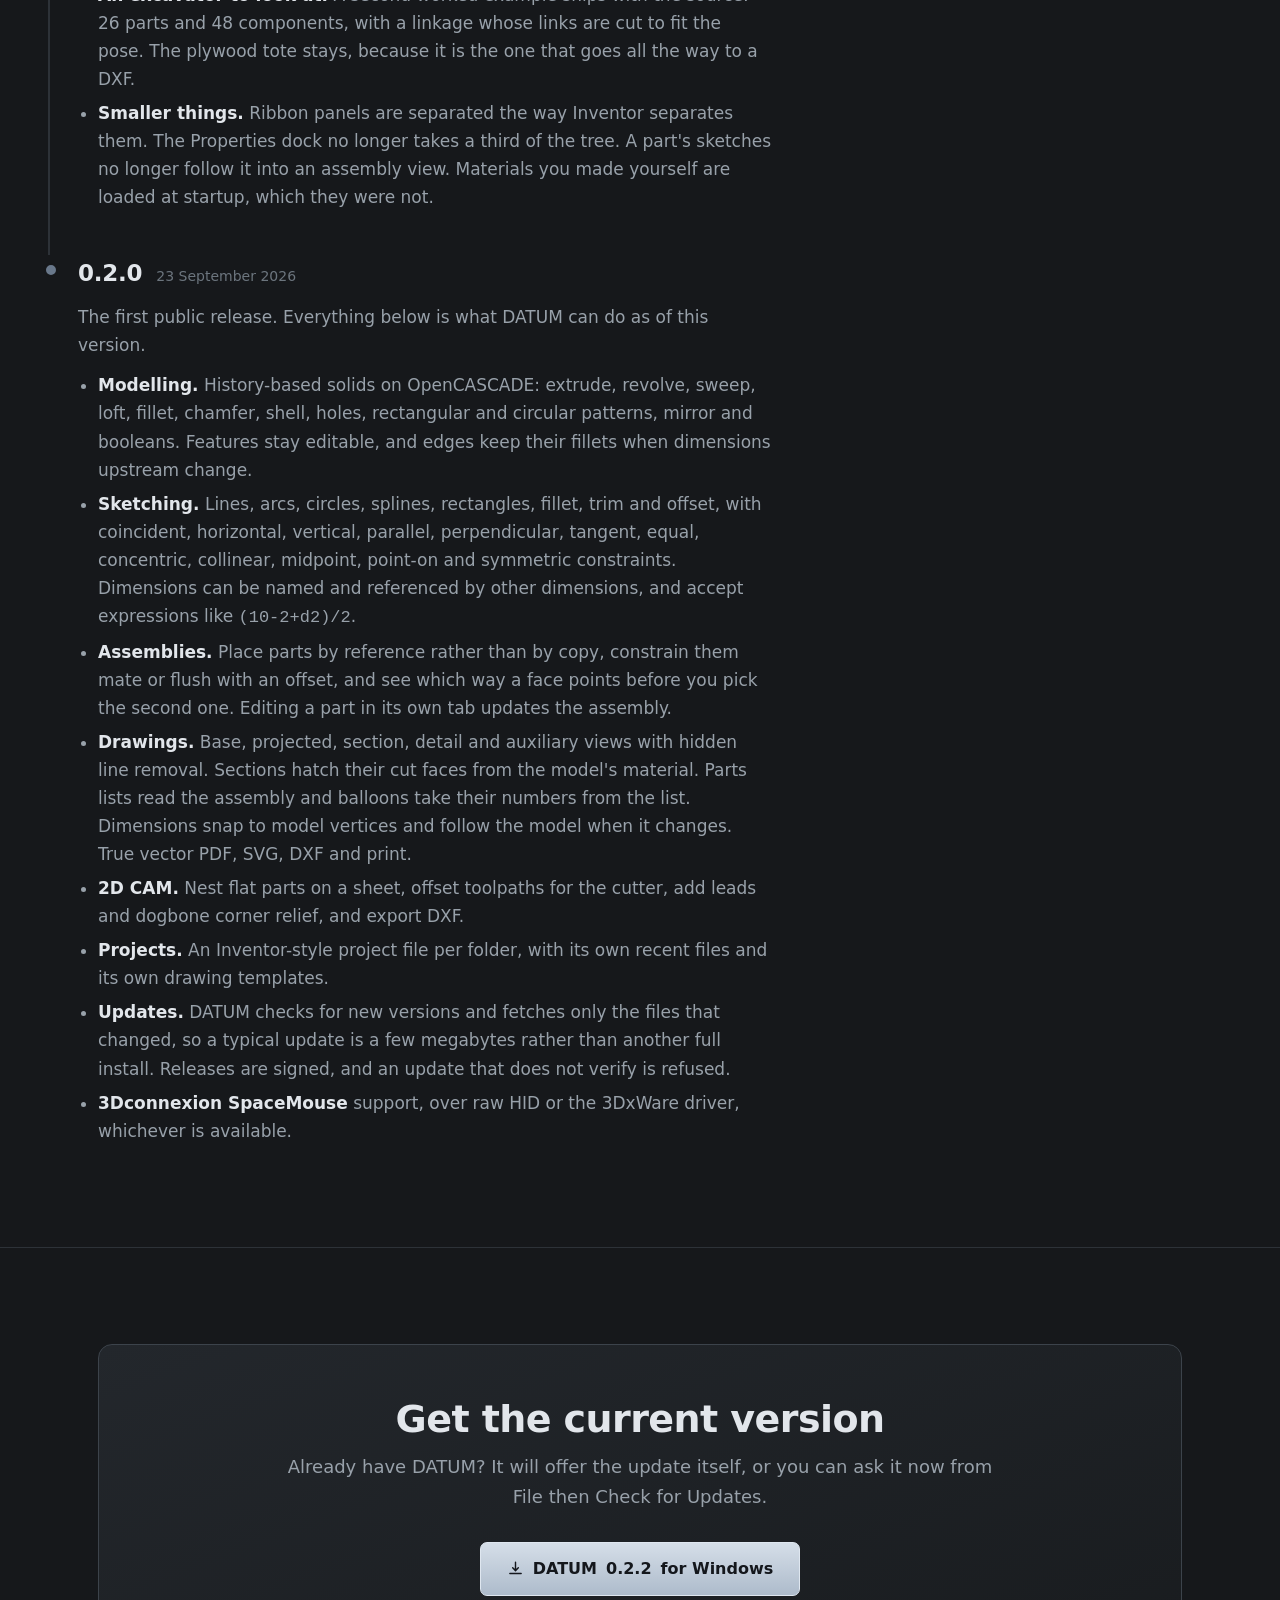
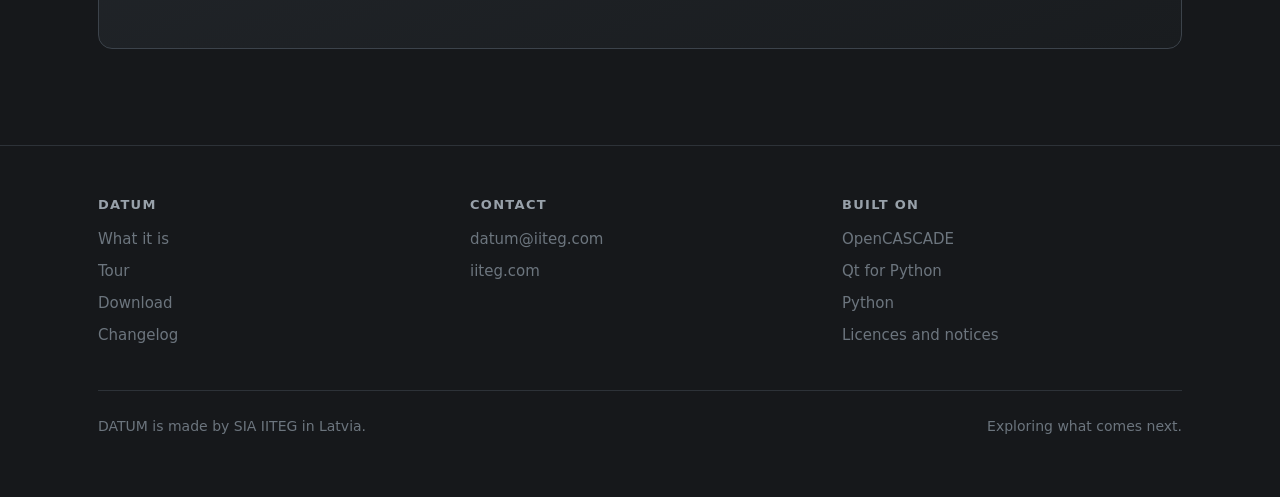
==== commit 3a945ac5: "Site menu: Changelog only; Coming next lives at the top of it Co-Authored-By: Claude Opus 5.5 <norep" ====
--- a/site/changelog.html
+++ b/site/changelog.html
@@ -28,7 +28,6 @@
     </a>
     <a class="link" href="./#what">What it is</a>
     <a class="link" href="./#tour">Tour</a>
-    <a class="link" href="#upcoming">Coming next</a>
     <a class="link here" href="changelog.html">Changelog</a>
     <a class="link" href="https://github.com/Artis-98/datum">Source</a>
     <a class="link" href="./#contact">Contact</a>
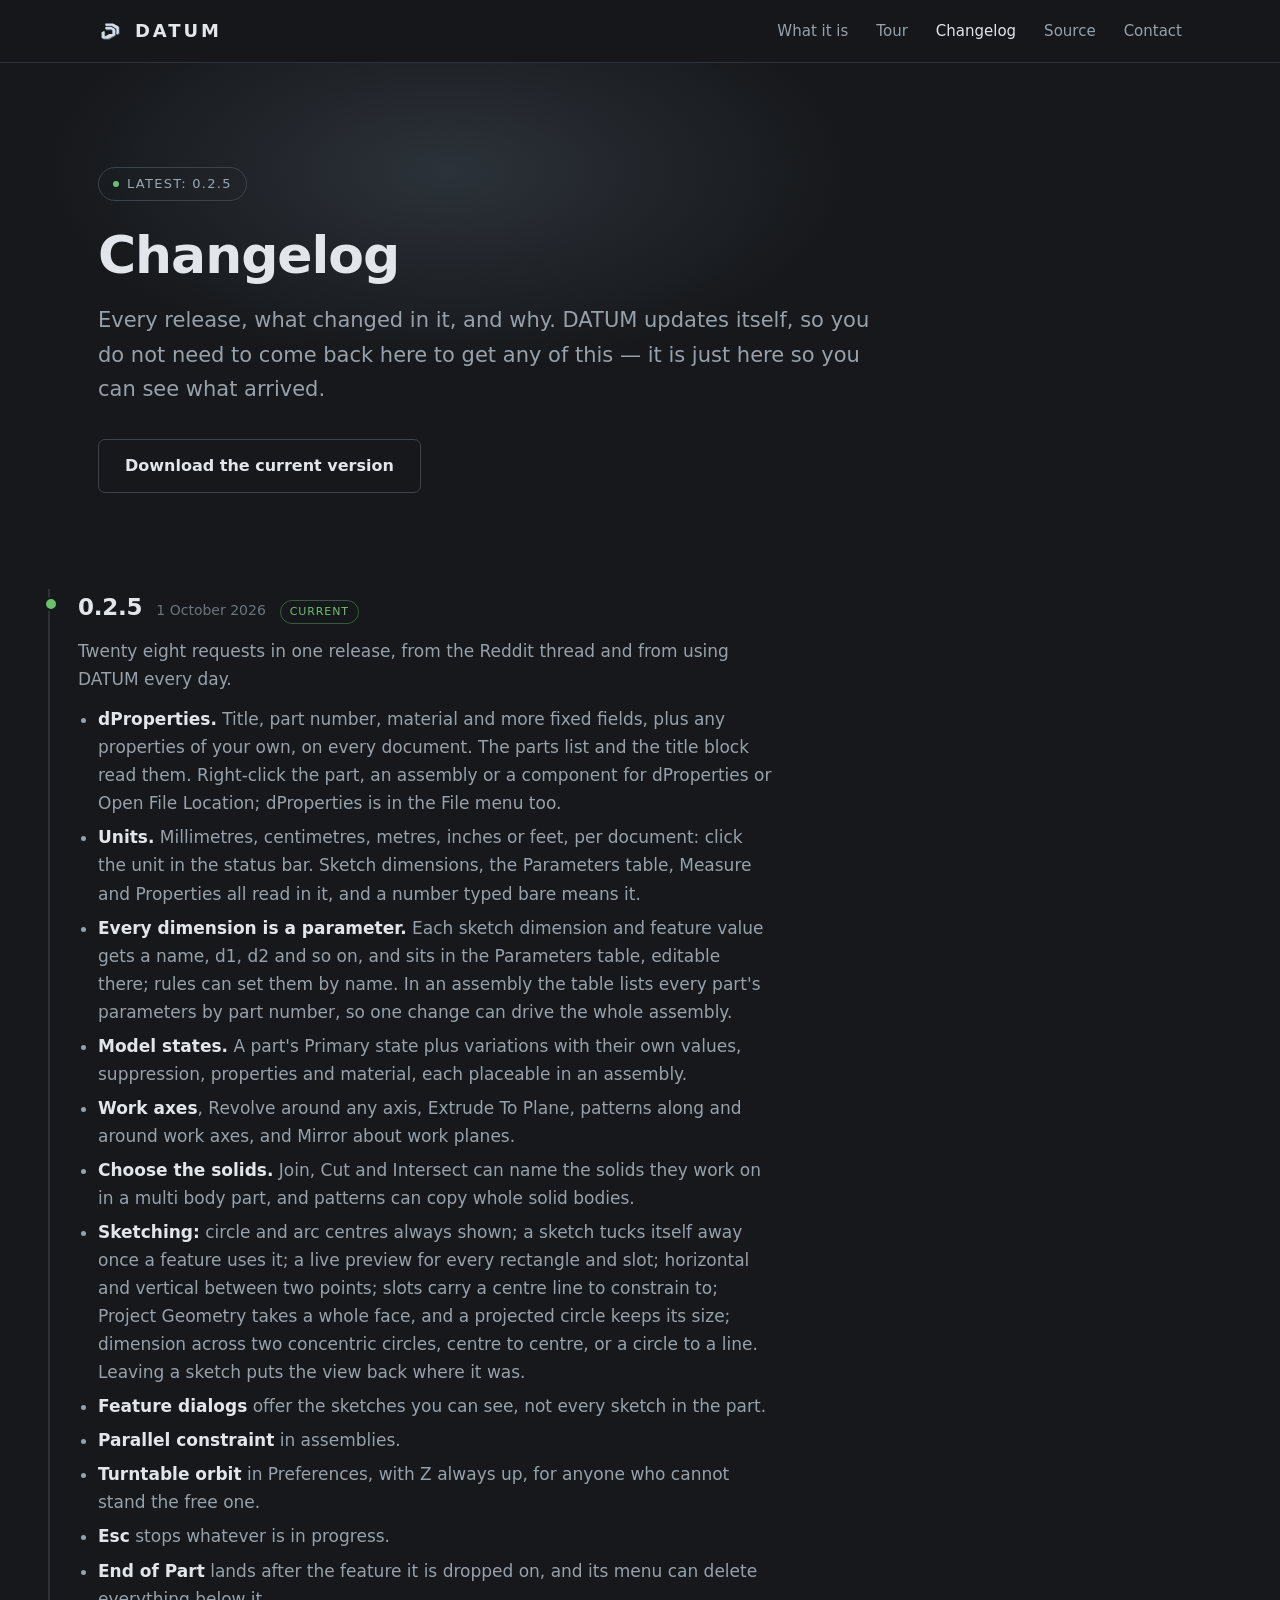
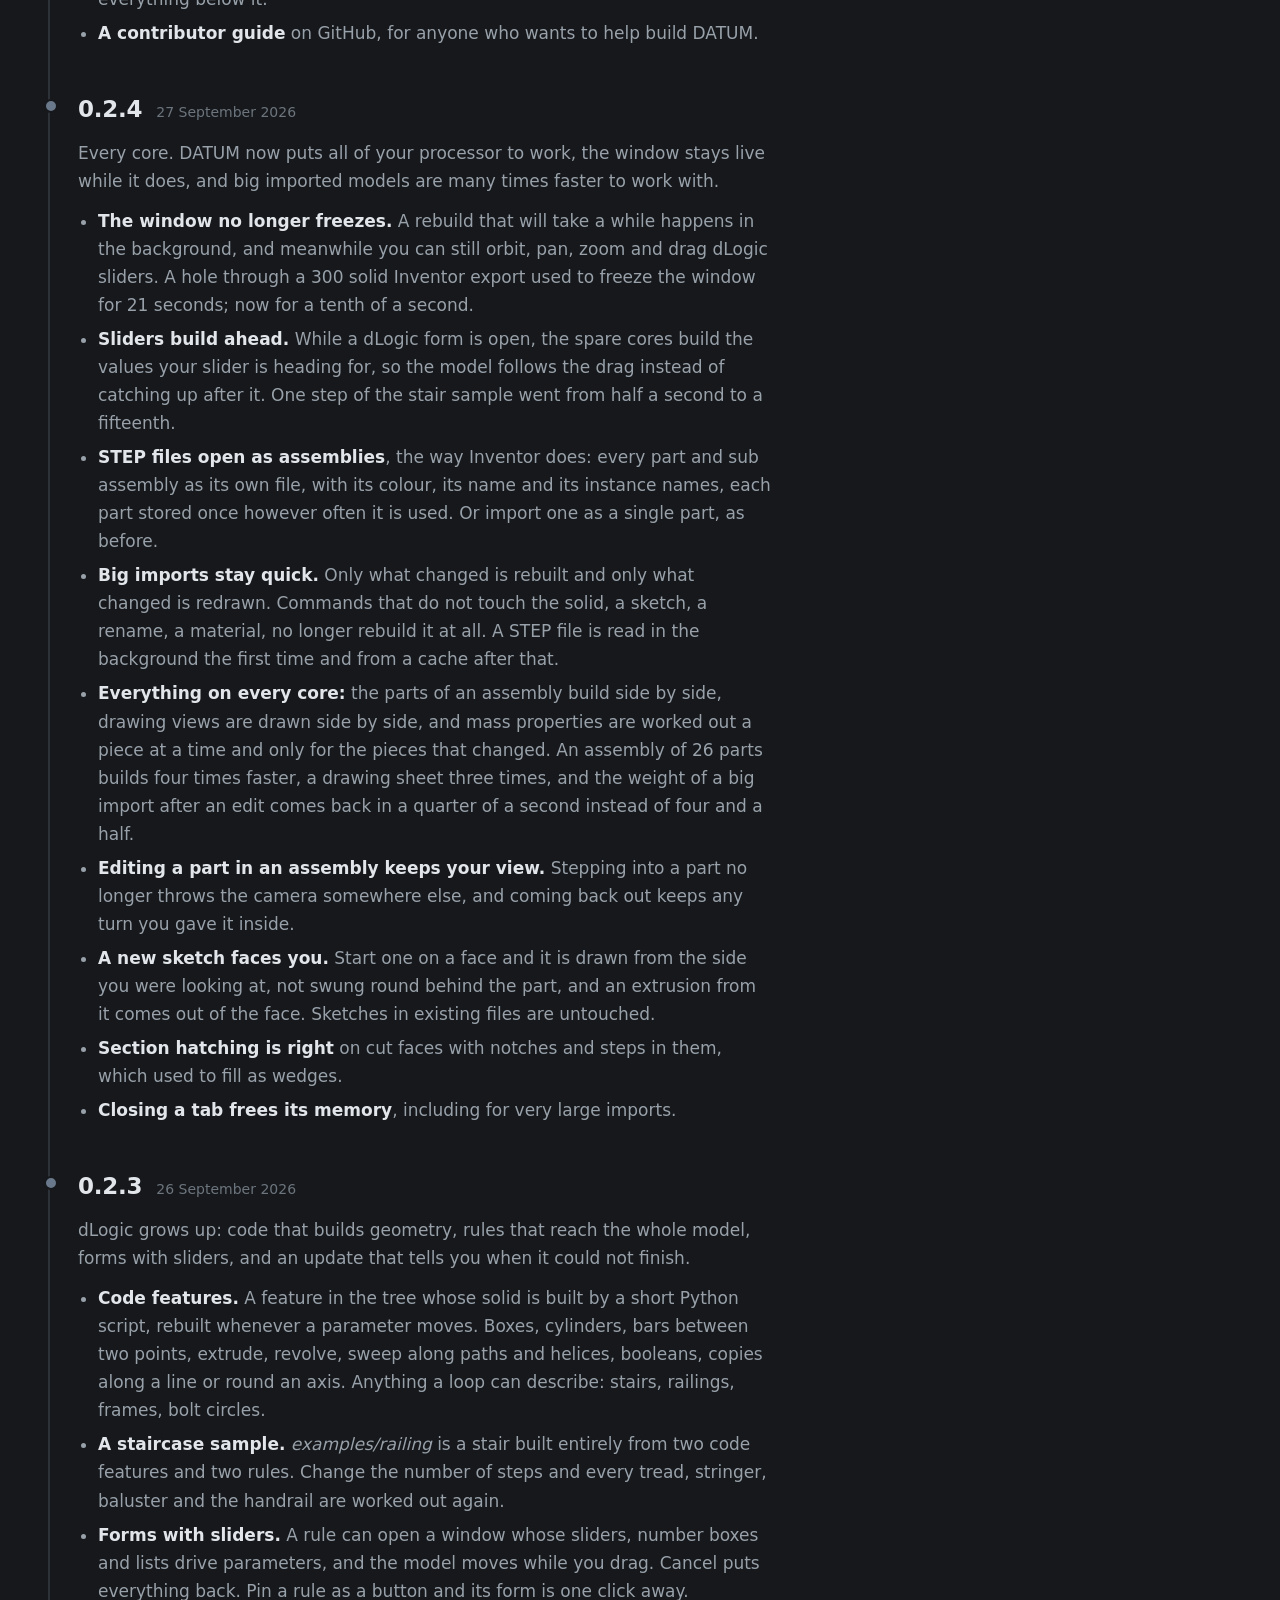
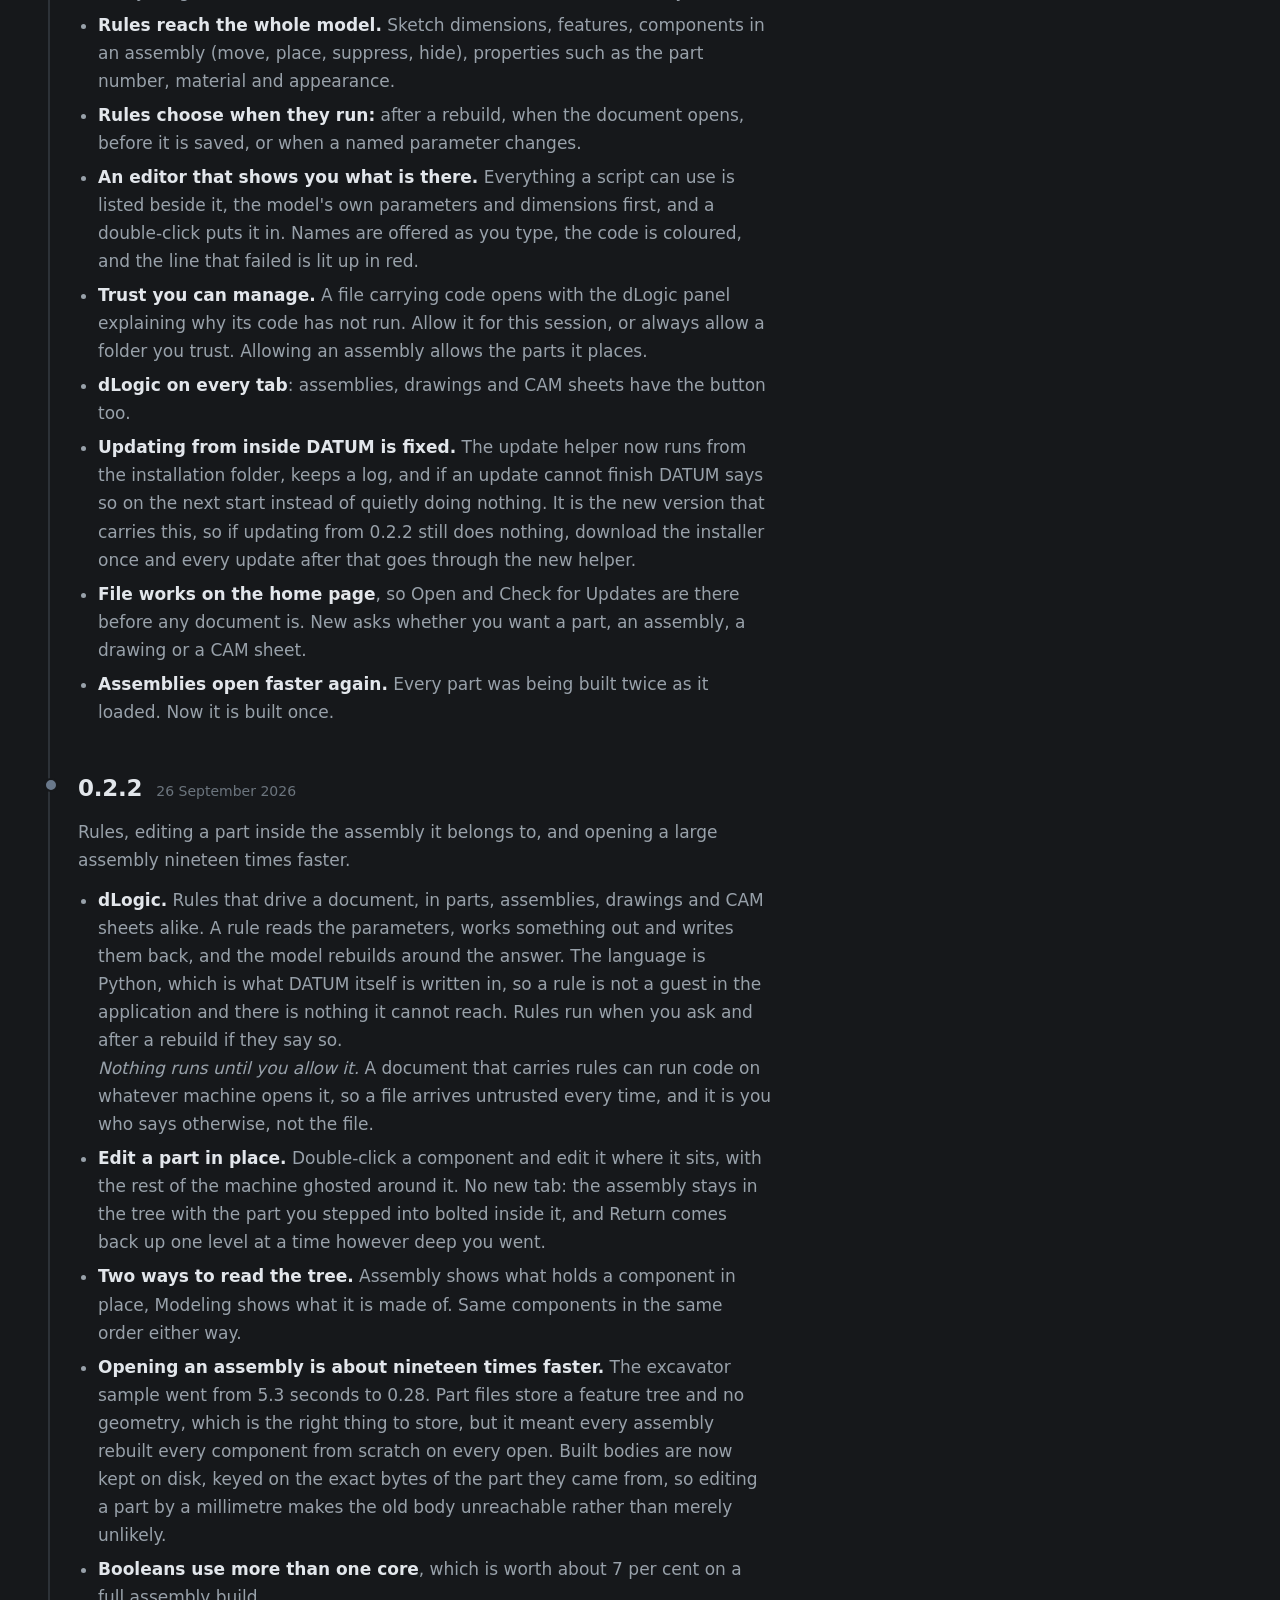
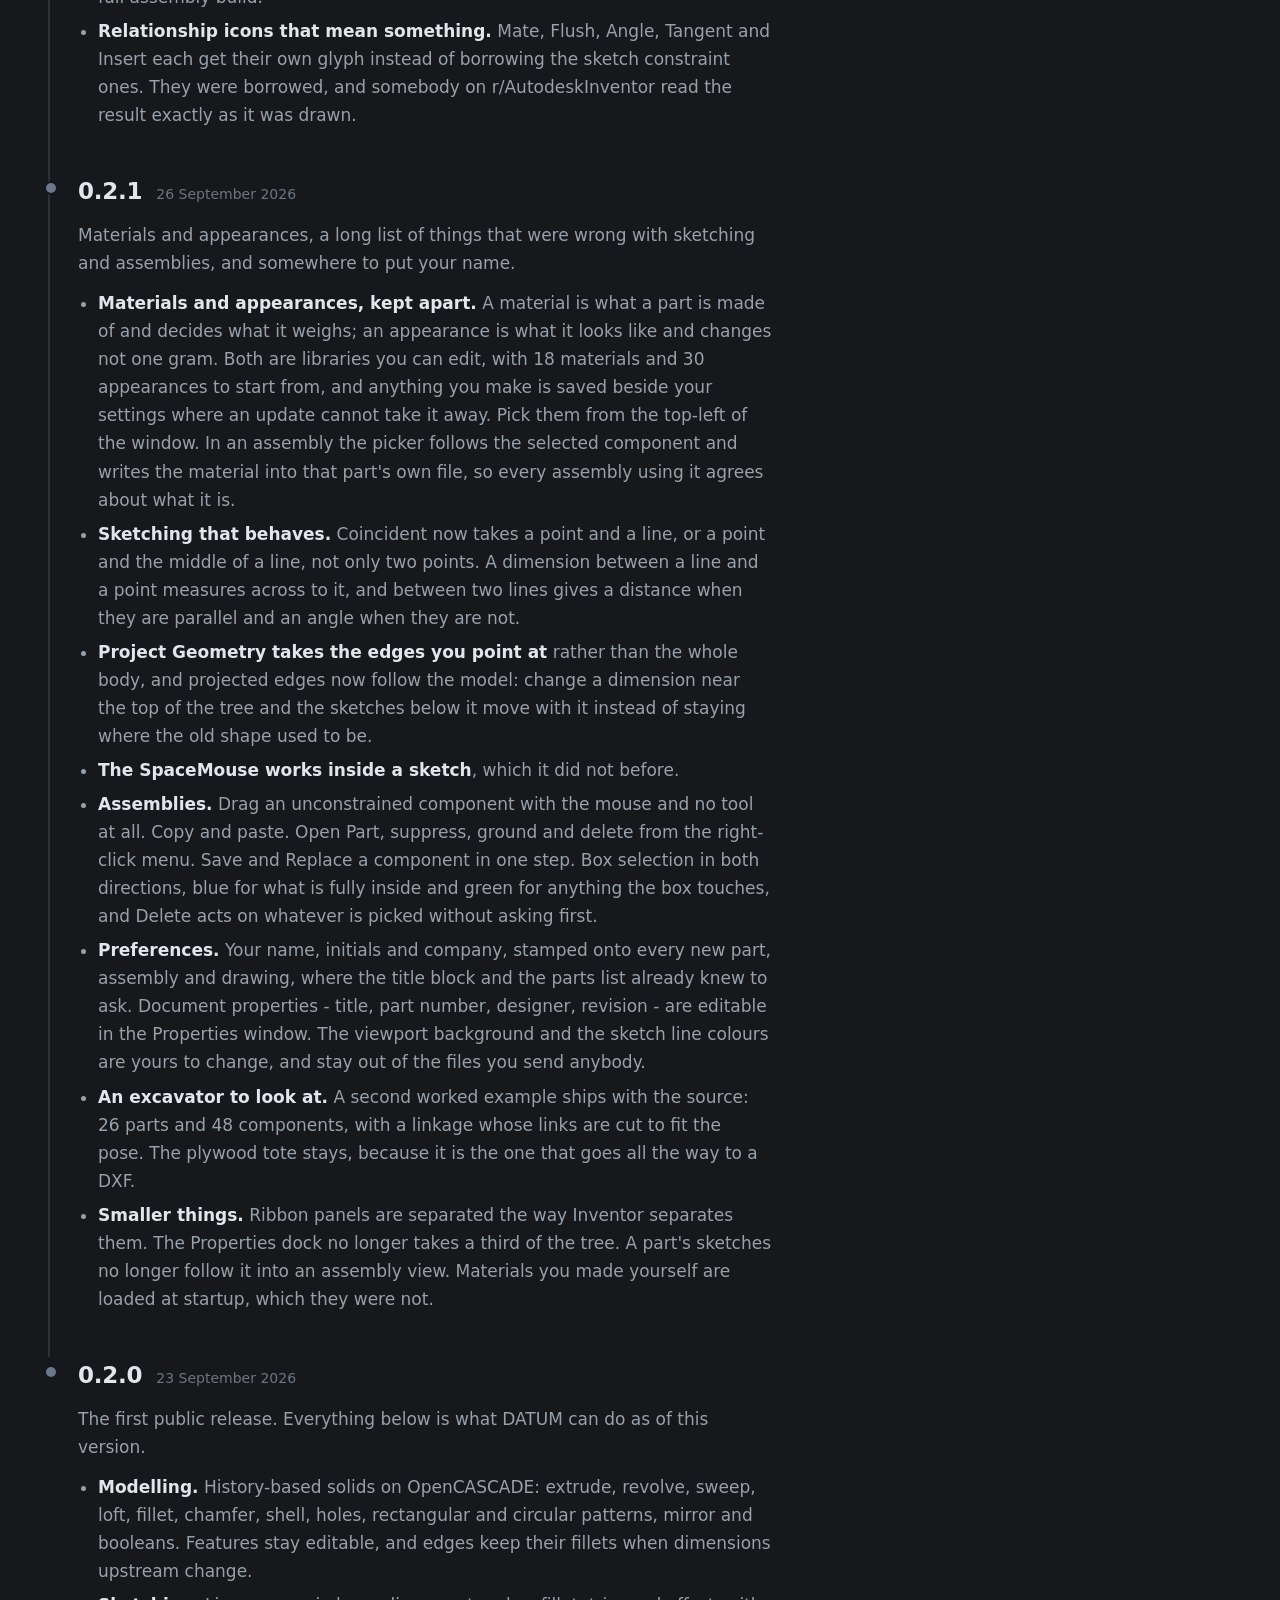
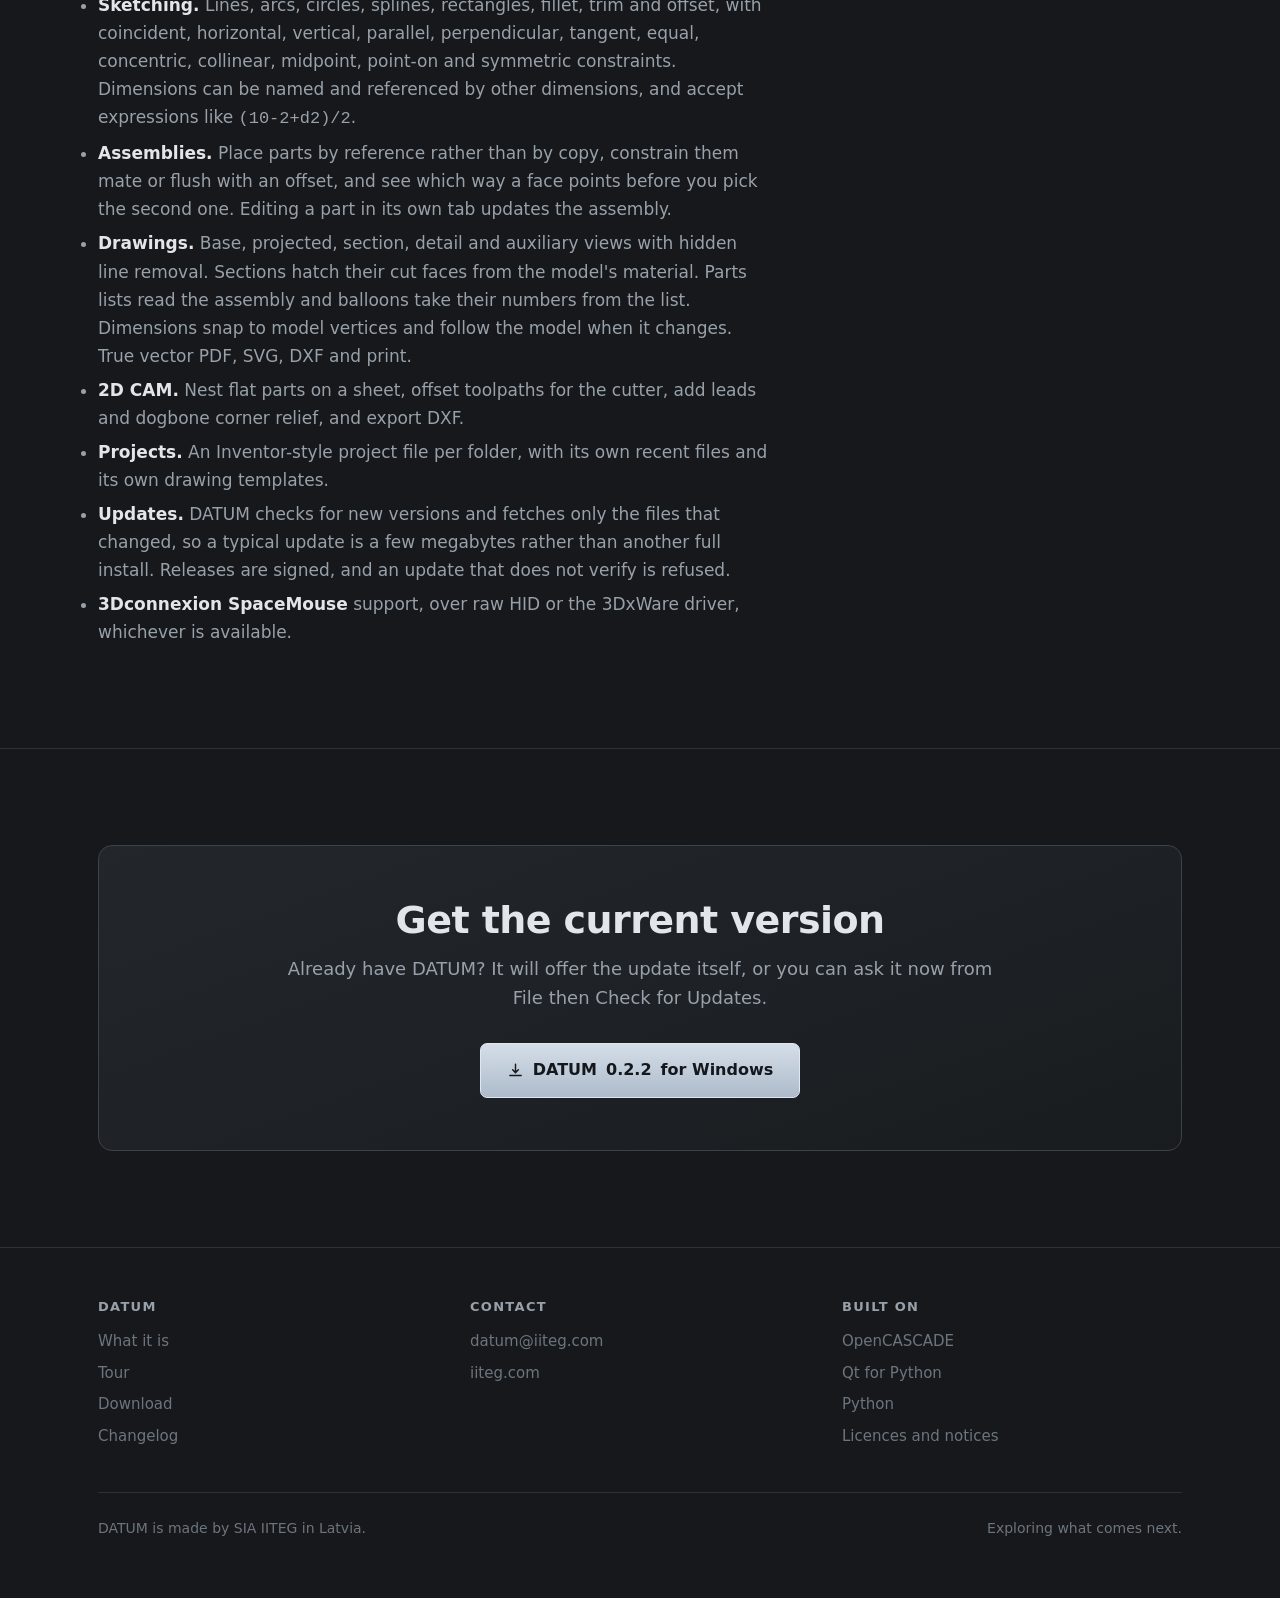
==== commit f3ab56af: "Site: changelog and version for 0.2.5 Co-Authored-By: Claude Opus 5.5 <noreply@anthropic.com>" ====
--- a/site/changelog.html
+++ b/site/changelog.html
@@ -38,7 +38,7 @@
   <div class="wrap">
     <div class="inner">
       <div class="eyebrow"><span class="dot"></span>
-        <span id="live-version">Latest: 0.2.4</span></div>
+        <span id="live-version">Latest: 0.2.5</span></div>
       <h1 style="font-size:clamp(34px,5vw,52px)">Changelog</h1>
       <p class="lede">
         Every release, what changed in it, and why. DATUM updates itself,
@@ -46,7 +46,7 @@
         just here so you can see what arrived.
       </p>
       <a class="btn ghost" id="get-latest"
-         href="https://api.iiteg.com/datum/0.2.4/DATUM-0.2.4-setup.exe">
+         href="https://api.iiteg.com/datum/0.2.5/DATUM-0.2.5-setup.exe">
         Download the current version</a>
     </div>
   </div>
@@ -72,9 +72,63 @@
 
     <div class="release current">
       <div class="head">
+        <span class="ver">0.2.5</span>
+        <span class="when">1 October 2026</span>
+        <span class="badge">current</span>
+      </div>
+      <p style="color:var(--dim);margin:0 0 12px">
+        Twenty eight requests in one release, from the Reddit thread and
+        from using DATUM every day.
+      </p>
+      <ul>
+        <li><strong>dProperties.</strong> Title, part number, material and
+          more fixed fields, plus any properties of your own, on every
+          document. The parts list and the title block read them.
+          Right-click the part, an assembly or a component for dProperties
+          or Open File Location; dProperties is in the File menu too.</li>
+        <li><strong>Units.</strong> Millimetres, centimetres, metres, inches
+          or feet, per document: click the unit in the status bar. Sketch
+          dimensions, the Parameters table, Measure and Properties all read
+          in it, and a number typed bare means it.</li>
+        <li><strong>Every dimension is a parameter.</strong> Each sketch
+          dimension and feature value gets a name, d1, d2 and so on, and
+          sits in the Parameters table, editable there; rules can set them
+          by name. In an assembly the table lists every part's parameters
+          by part number, so one change can drive the whole assembly.</li>
+        <li><strong>Model states.</strong> A part's Primary state plus
+          variations with their own values, suppression, properties and
+          material, each placeable in an assembly.</li>
+        <li><strong>Work axes</strong>, Revolve around any axis, Extrude To
+          Plane, patterns along and around work axes, and Mirror about
+          work planes.</li>
+        <li><strong>Choose the solids.</strong> Join, Cut and Intersect can
+          name the solids they work on in a multi body part, and patterns
+          can copy whole solid bodies.</li>
+        <li><strong>Sketching:</strong> circle and arc centres always shown;
+          a sketch tucks itself away once a feature uses it; a live preview
+          for every rectangle and slot; horizontal and vertical between two
+          points; slots carry a centre line to constrain to; Project
+          Geometry takes a whole face, and a projected circle keeps its
+          size; dimension across two concentric circles, centre to centre,
+          or a circle to a line. Leaving a sketch puts the view back where
+          it was.</li>
+        <li><strong>Feature dialogs</strong> offer the sketches you can see,
+          not every sketch in the part.</li>
+        <li><strong>Parallel constraint</strong> in assemblies.</li>
+        <li><strong>Turntable orbit</strong> in Preferences, with Z always
+          up, for anyone who cannot stand the free one.</li>
+        <li><strong>Esc</strong> stops whatever is in progress.</li>
+        <li><strong>End of Part</strong> lands after the feature it is
+          dropped on, and its menu can delete everything below it.</li>
+        <li><strong>A contributor guide</strong> on GitHub, for anyone who
+          wants to help build DATUM.</li>
+      </ul>
+    </div>
+
+    <div class="release">
+      <div class="head">
         <span class="ver">0.2.4</span>
         <span class="when">27 September 2026</span>
-        <span class="badge">current</span>
       </div>
       <p style="color:var(--dim);margin:0 0 12px">
         Every core. DATUM now puts all of your processor to work, the
@@ -349,7 +403,7 @@
         ask it now from File then Check for Updates.
       </p>
       <a class="btn primary" id="get-latest-2"
-         href="https://api.iiteg.com/datum/0.2.4/DATUM-0.2.4-setup.exe">
+         href="https://api.iiteg.com/datum/0.2.5/DATUM-0.2.5-setup.exe">
         <svg viewBox="0 0 24 24" fill="none" stroke="currentColor"
              stroke-width="2" stroke-linecap="round" stroke-linejoin="round"
              aria-hidden="true"><path d="M12 3v12m0 0 4-4m-4 4-4-4M4 19h16"/>
--- a/site/style.css
+++ b/site/style.css
@@ -23,6 +23,7 @@
   --ink: #14171c;
 
   --amber: #e0a355;
+  --yellow: #e8c547;
   --green: #69c26b;
 
   --radius: 10px;
@@ -414,10 +415,10 @@
   border-radius: 999px;
   padding: 2px 9px;
 }
-.release.next::before { background: var(--amber); }
+.release.next::before { background: var(--yellow); }
 .release .badge.planned {
-  color: var(--amber);
-  border-color: rgba(224, 163, 85, 0.4);
+  color: var(--yellow);
+  border-color: rgba(232, 197, 71, 0.45);
 }
 .release ul { margin: 0; padding-left: 20px; color: var(--dim); }
 .release li { margin-bottom: 6px; }
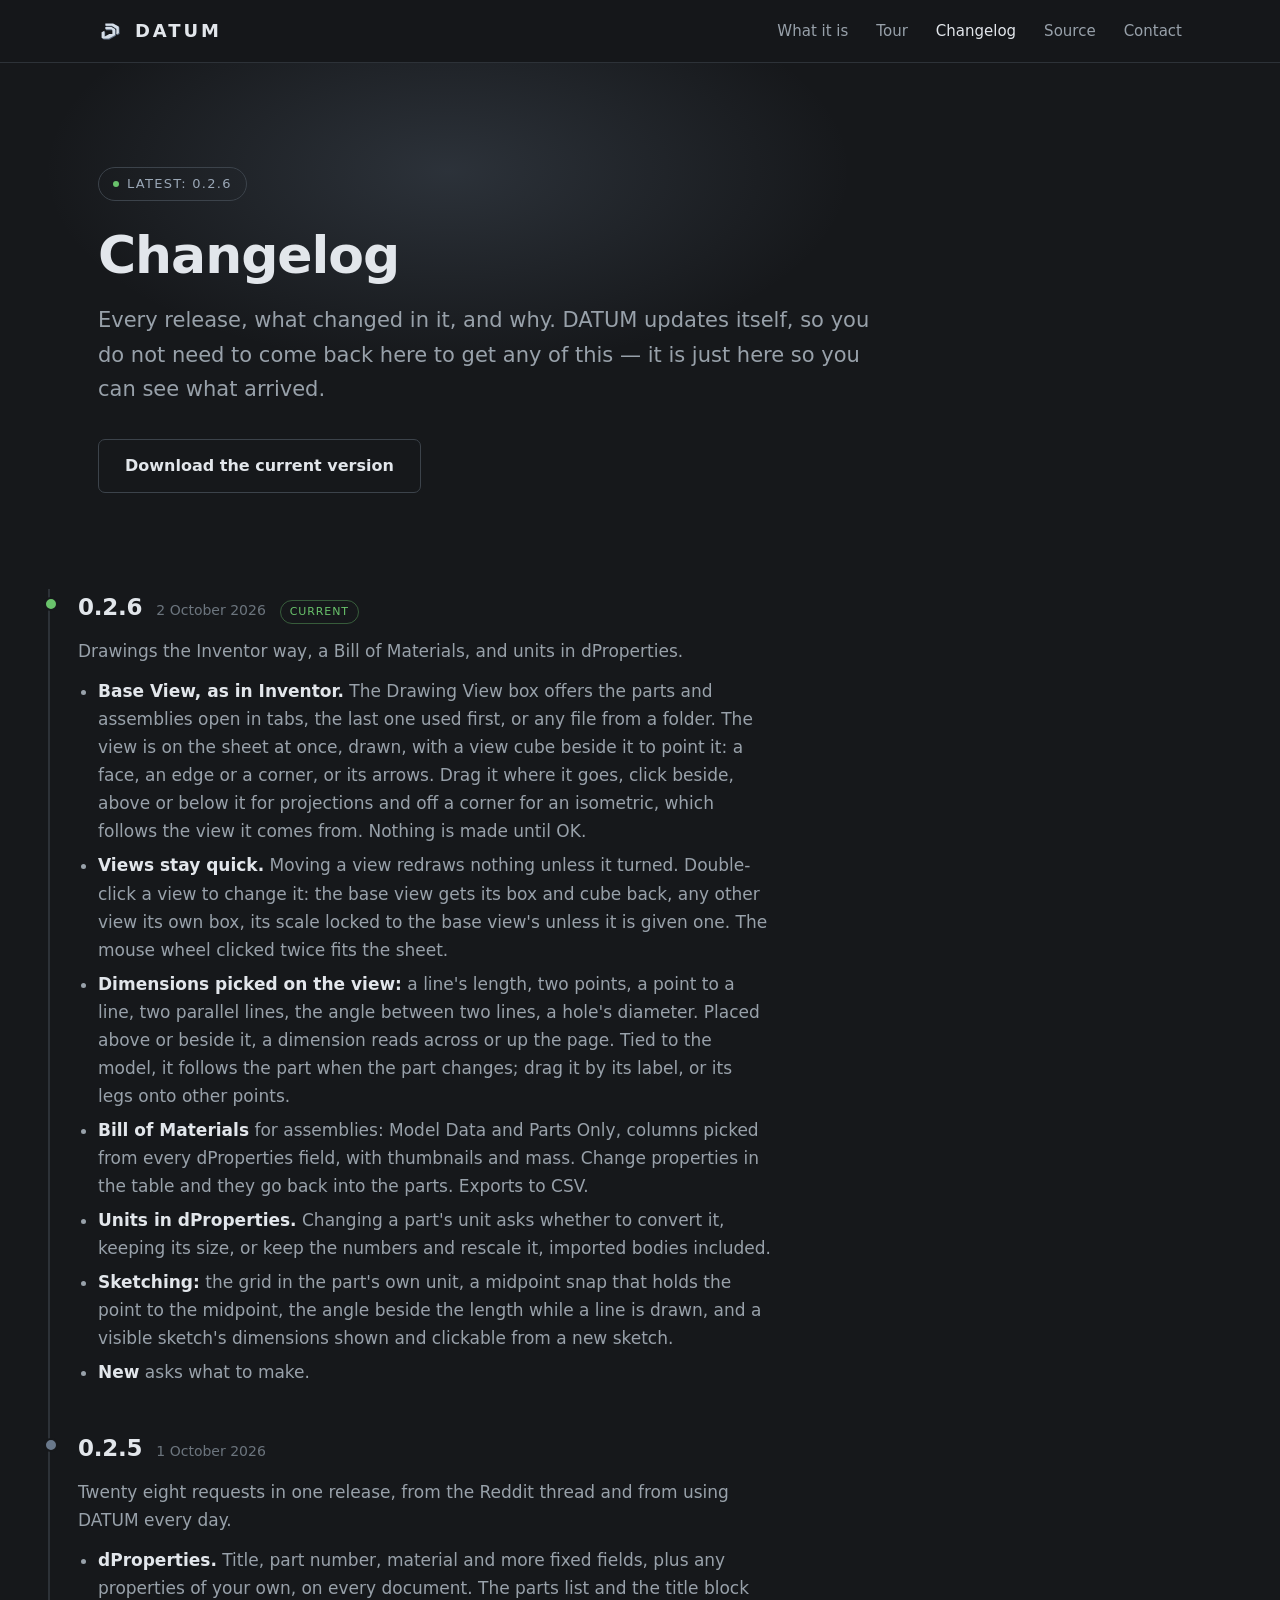
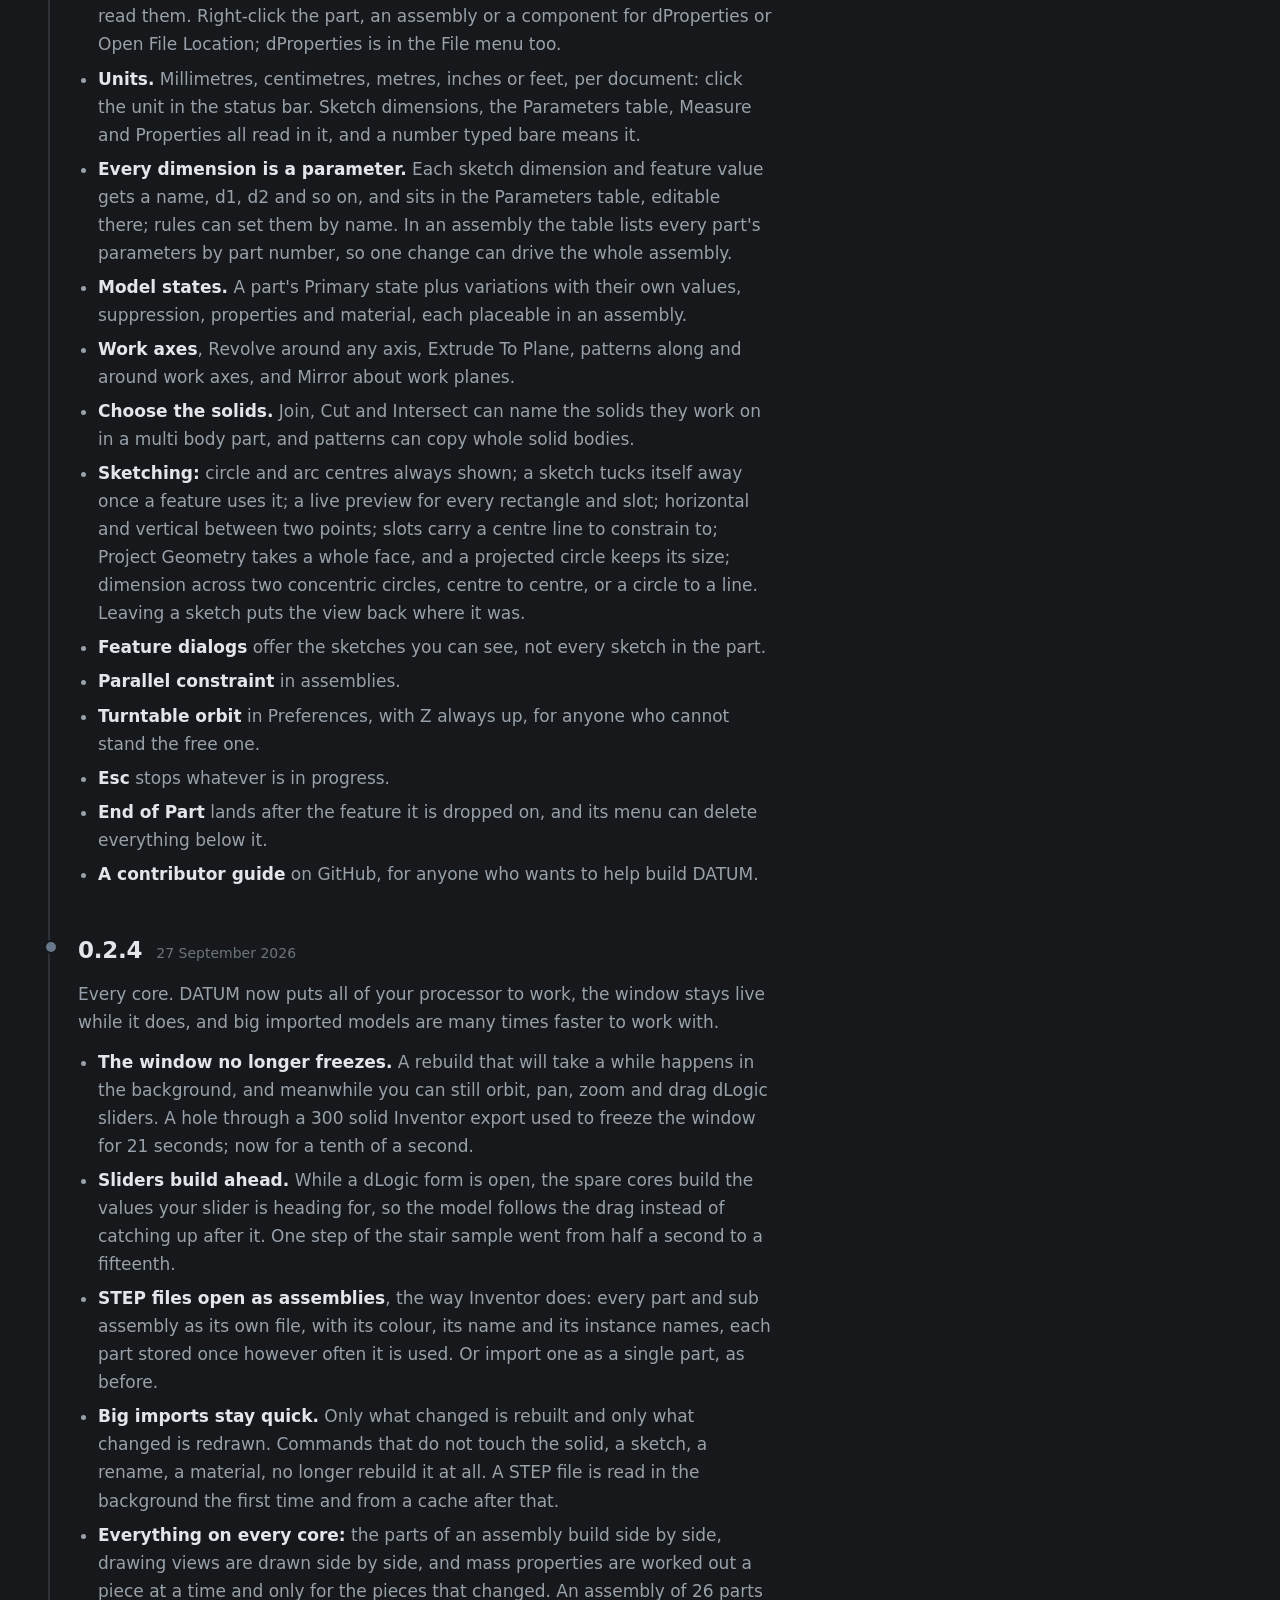
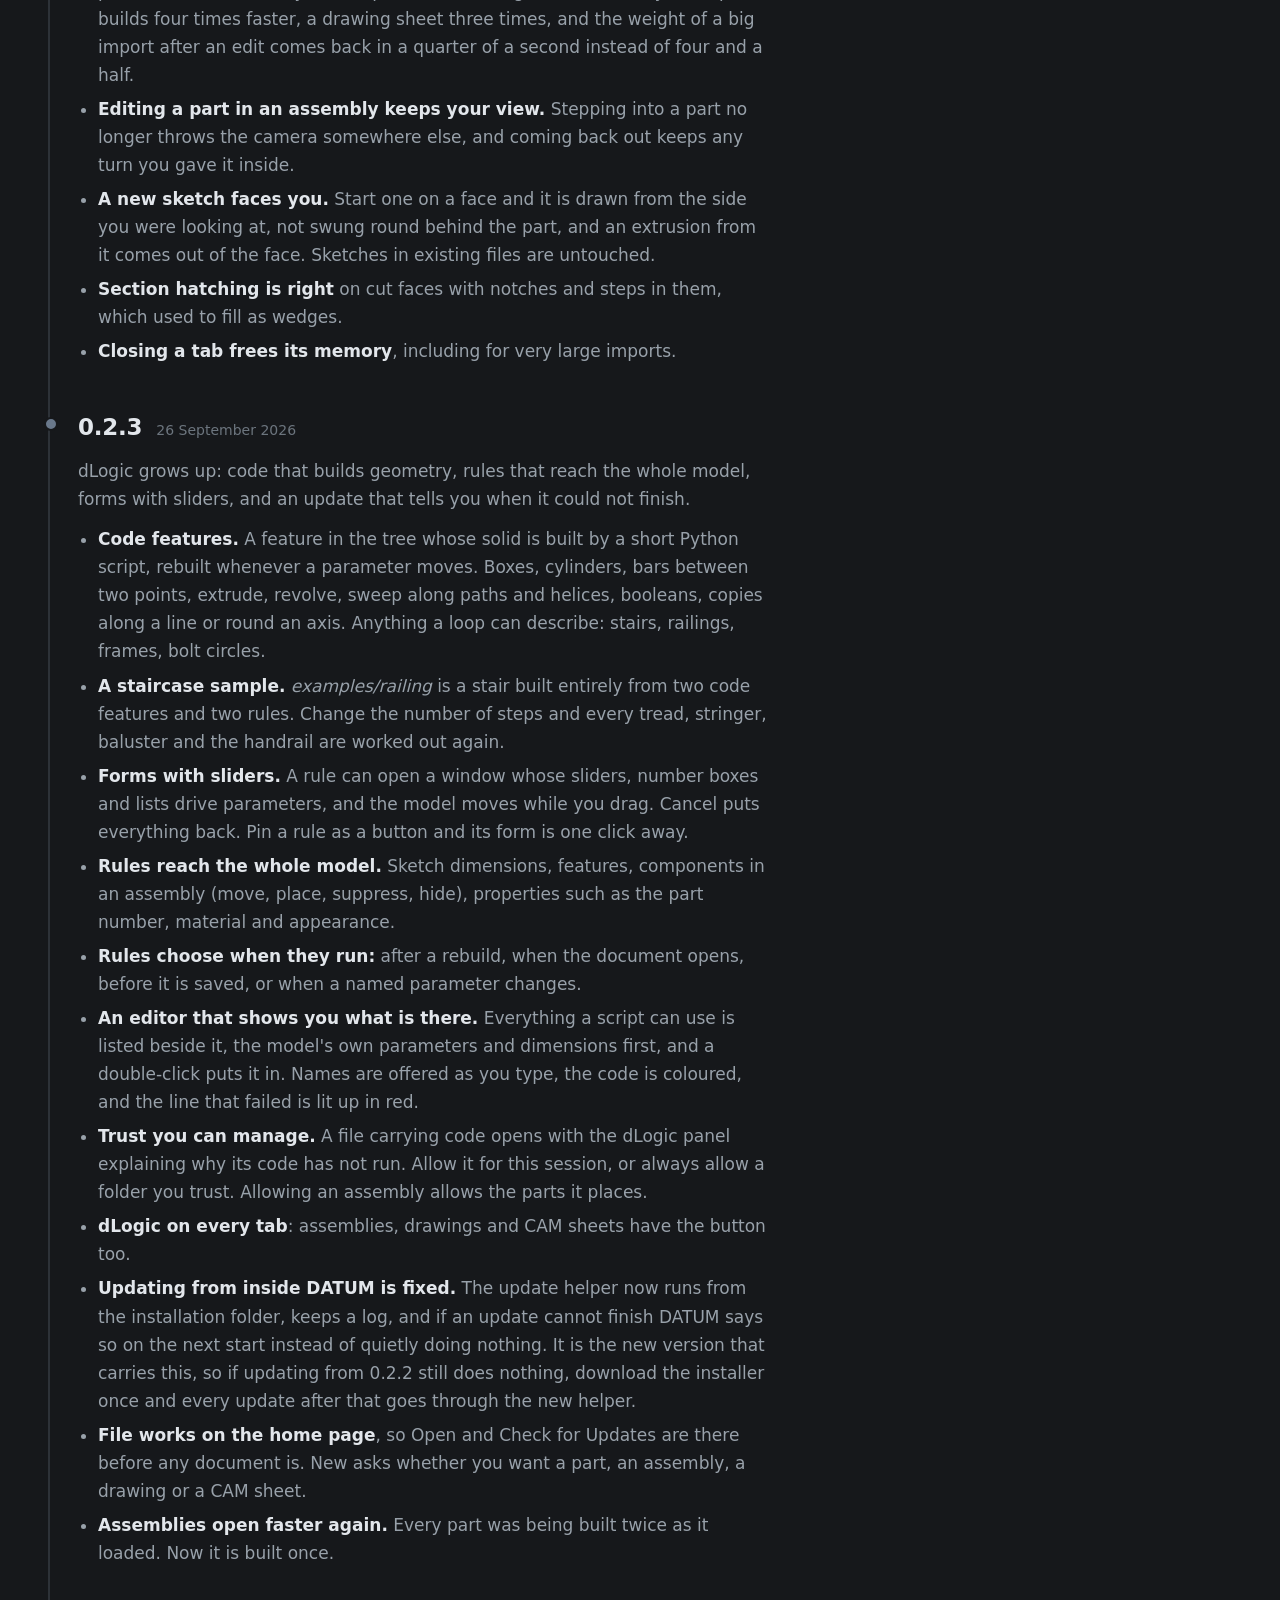
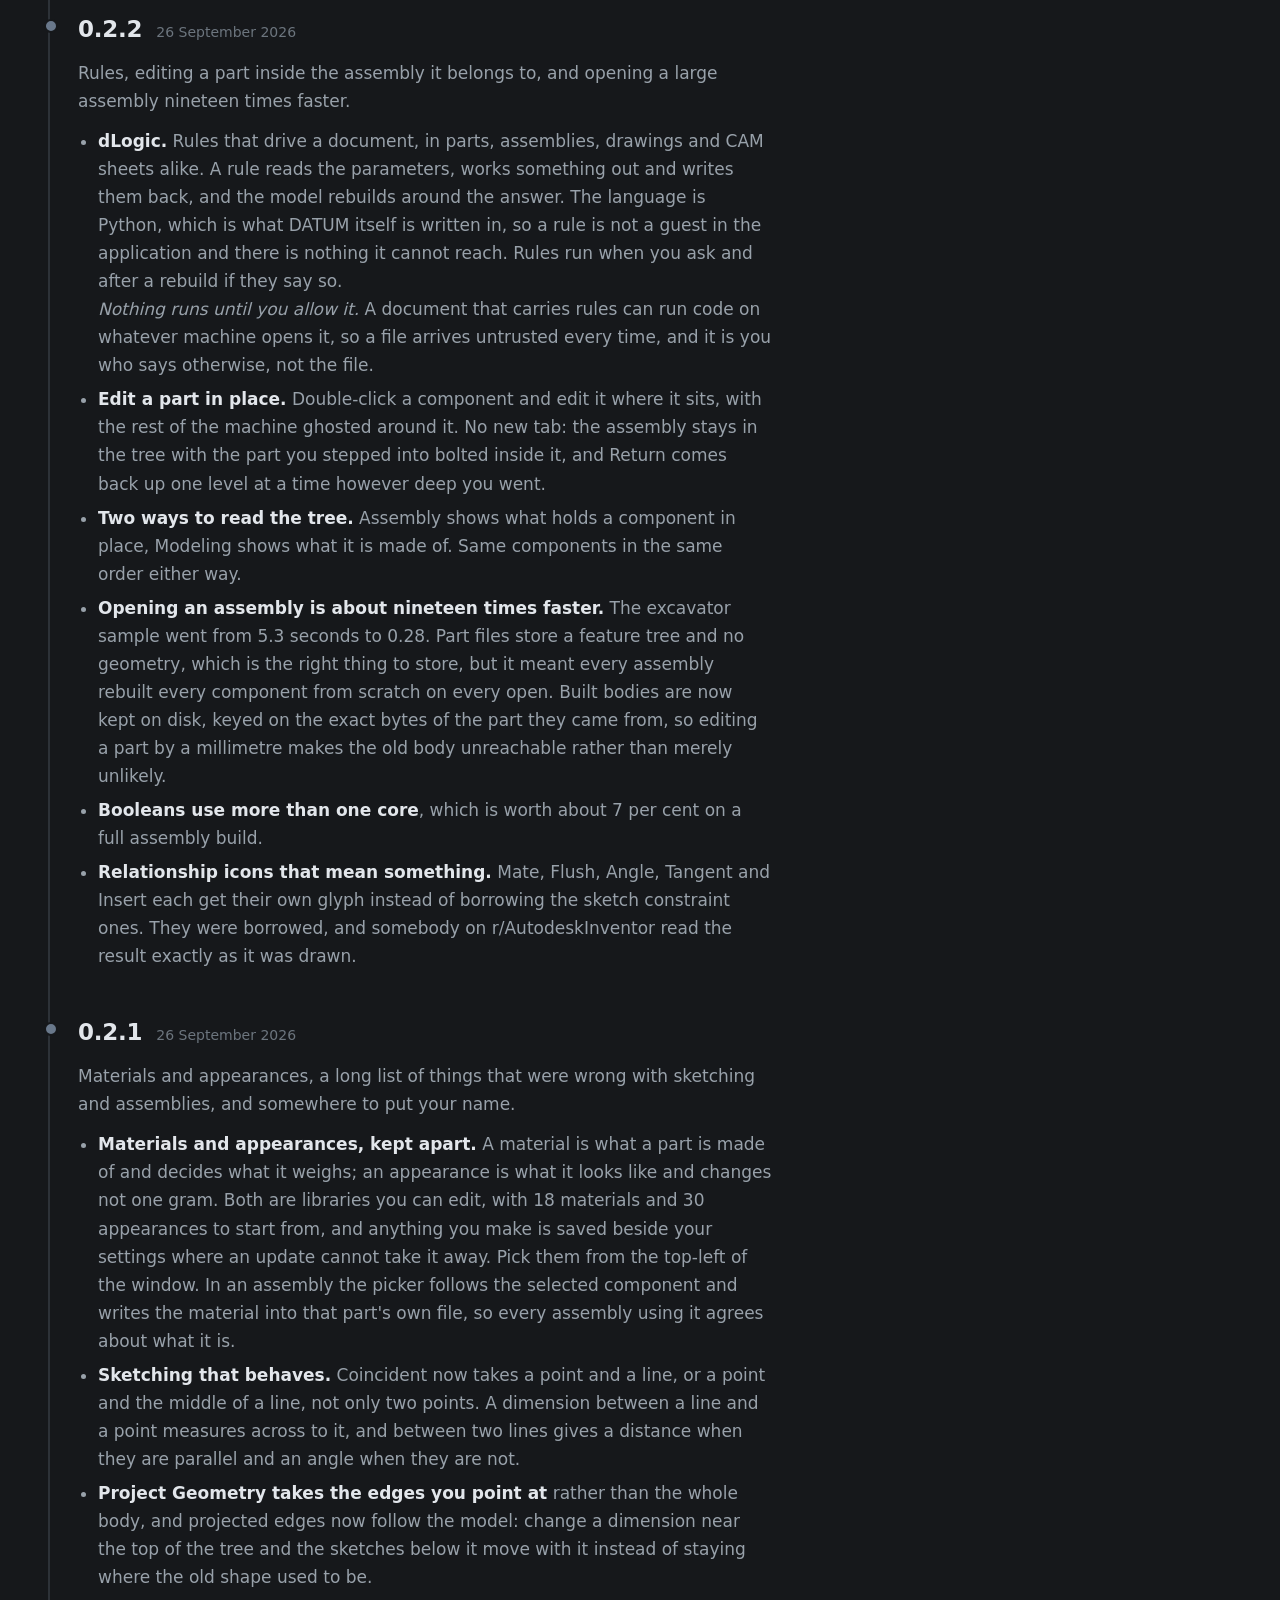
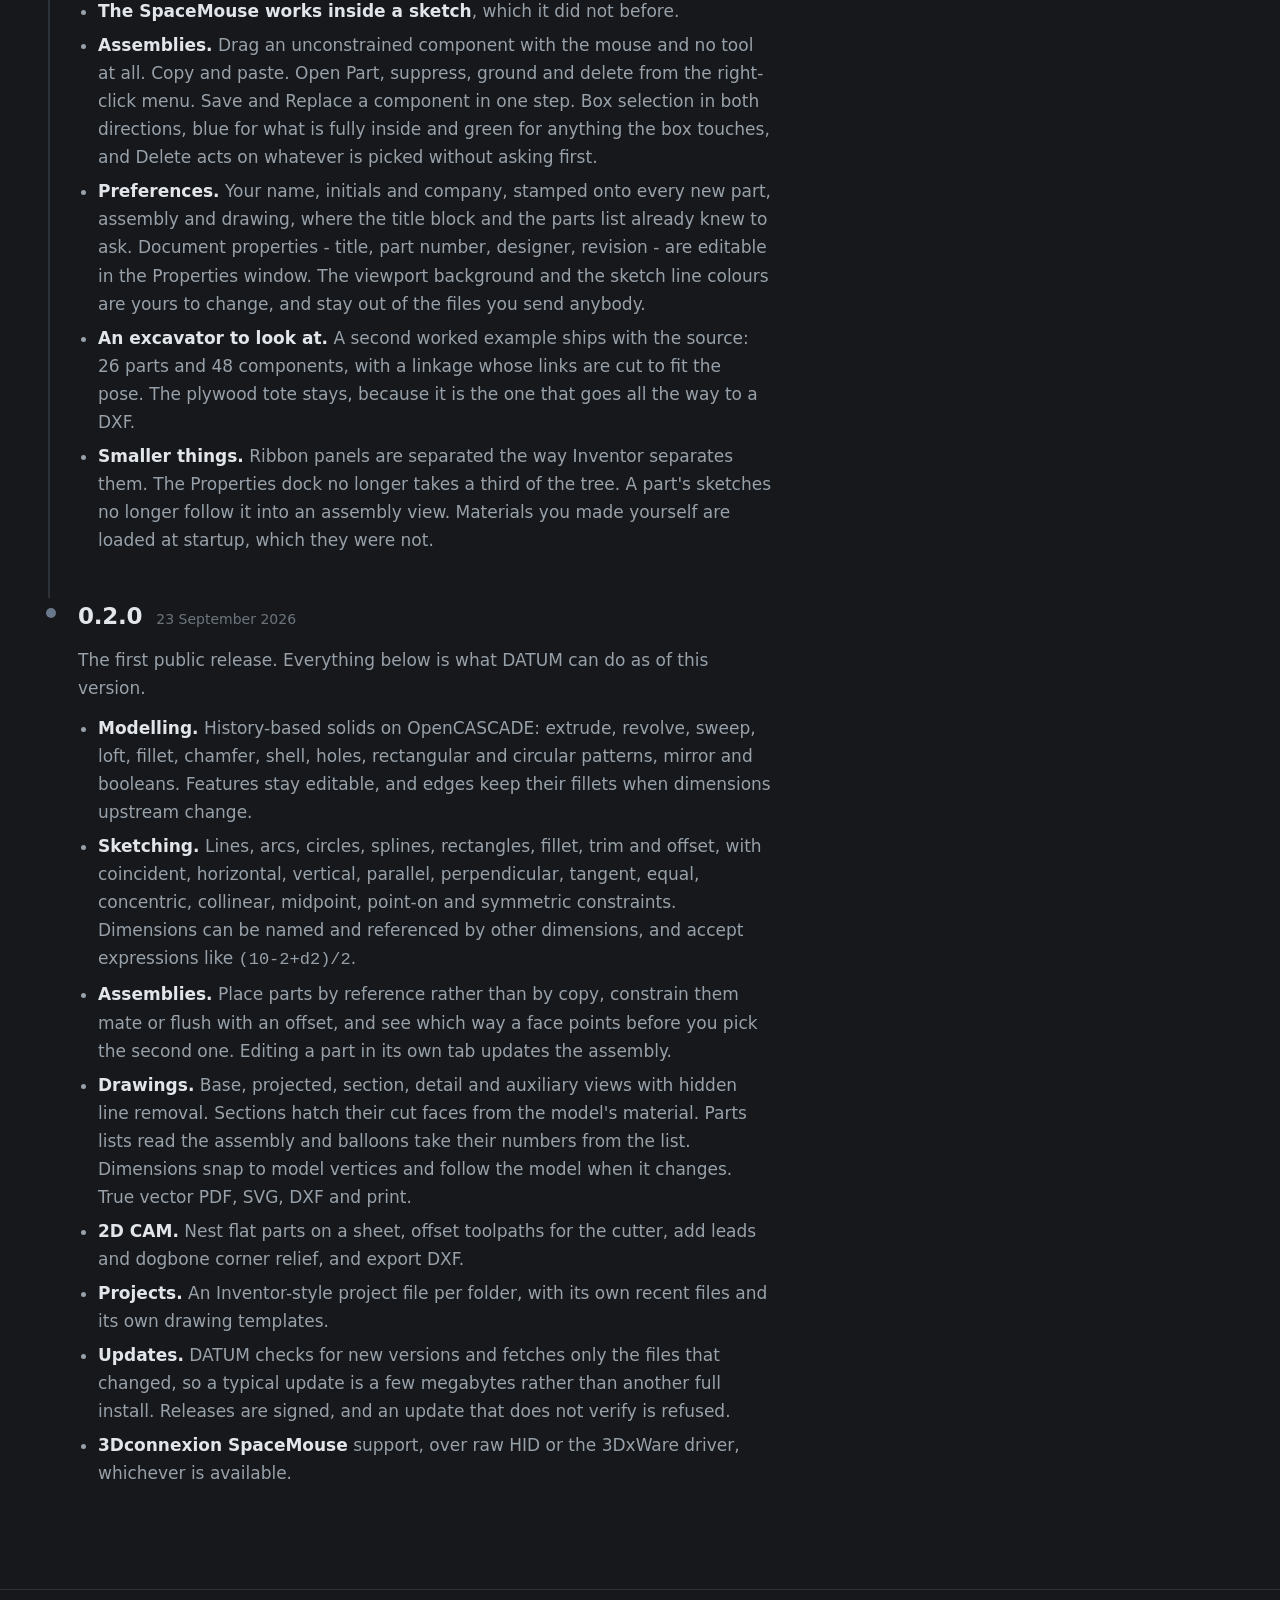
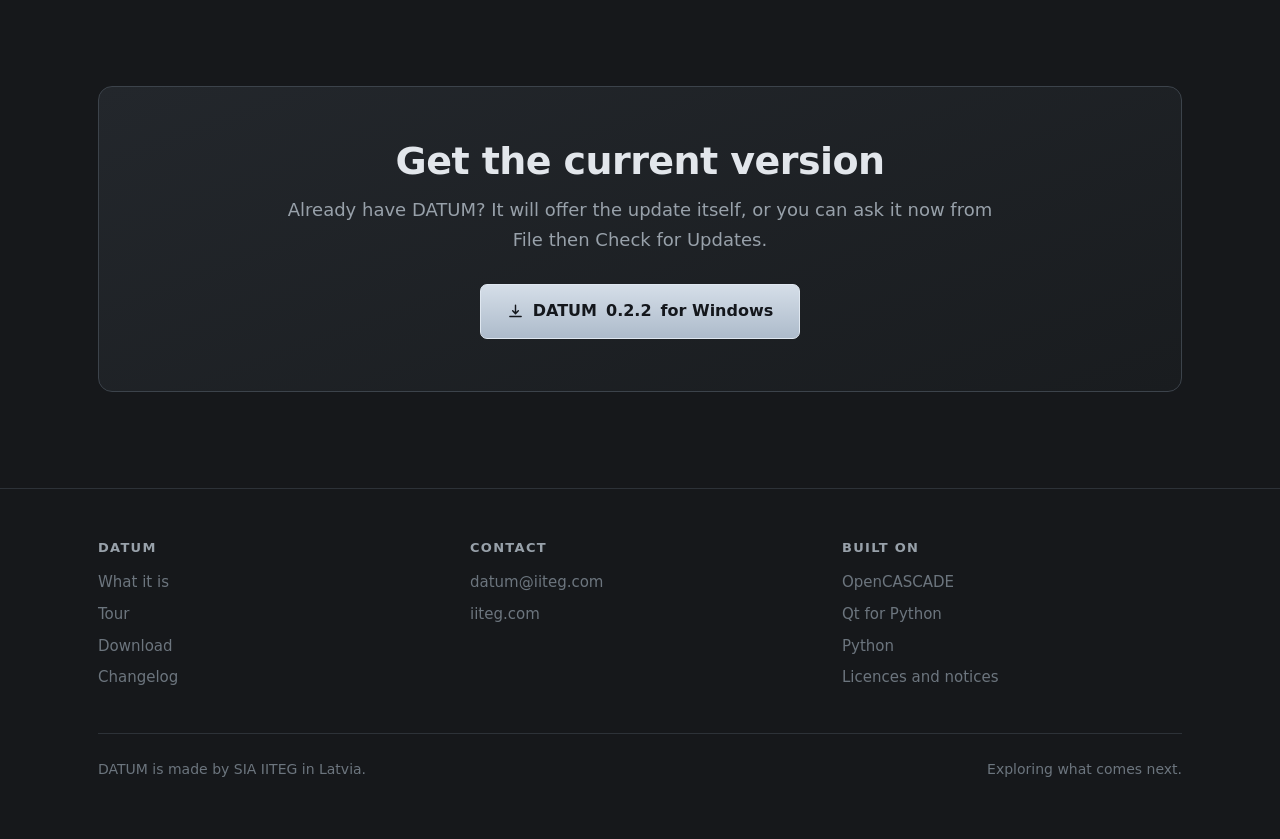
==== commit bdfc6201: "Website for 0.2.6: Base View and Bill of Materials in the tour Two new tour pictures, the Base View " ====
--- a/site/changelog.html
+++ b/site/changelog.html
@@ -38,7 +38,7 @@
   <div class="wrap">
     <div class="inner">
       <div class="eyebrow"><span class="dot"></span>
-        <span id="live-version">Latest: 0.2.5</span></div>
+        <span id="live-version">Latest: 0.2.6</span></div>
       <h1 style="font-size:clamp(34px,5vw,52px)">Changelog</h1>
       <p class="lede">
         Every release, what changed in it, and why. DATUM updates itself,
@@ -46,7 +46,7 @@
         just here so you can see what arrived.
       </p>
       <a class="btn ghost" id="get-latest"
-         href="https://api.iiteg.com/datum/0.2.5/DATUM-0.2.5-setup.exe">
+         href="https://api.iiteg.com/datum/0.2.6/DATUM-0.2.6-setup.exe">
         Download the current version</a>
     </div>
   </div>
@@ -72,9 +72,53 @@
 
     <div class="release current">
       <div class="head">
+        <span class="ver">0.2.6</span>
+        <span class="when">2 October 2026</span>
+        <span class="badge">current</span>
+      </div>
+      <p style="color:var(--dim);margin:0 0 12px">
+        Drawings the Inventor way, a Bill of Materials, and units in
+        dProperties.
+      </p>
+      <ul>
+        <li><strong>Base View, as in Inventor.</strong> The Drawing View box
+          offers the parts and assemblies open in tabs, the last one used
+          first, or any file from a folder. The view is on the sheet at
+          once, drawn, with a view cube beside it to point it: a face, an
+          edge or a corner, or its arrows. Drag it where it goes, click
+          beside, above or below it for projections and off a corner for an
+          isometric, which follows the view it comes from. Nothing is made
+          until OK.</li>
+        <li><strong>Views stay quick.</strong> Moving a view redraws nothing
+          unless it turned. Double-click a view to change it: the base view
+          gets its box and cube back, any other view its own box, its scale
+          locked to the base view's unless it is given one. The mouse wheel
+          clicked twice fits the sheet.</li>
+        <li><strong>Dimensions picked on the view:</strong> a line's length,
+          two points, a point to a line, two parallel lines, the angle
+          between two lines, a hole's diameter. Placed above or beside it,
+          a dimension reads across or up the page. Tied to the model, it
+          follows the part when the part changes; drag it by its label, or
+          its legs onto other points.</li>
+        <li><strong>Bill of Materials</strong> for assemblies: Model Data
+          and Parts Only, columns picked from every dProperties field, with
+          thumbnails and mass. Change properties in the table and they go
+          back into the parts. Exports to CSV.</li>
+        <li><strong>Units in dProperties.</strong> Changing a part's unit
+          asks whether to convert it, keeping its size, or keep the numbers
+          and rescale it, imported bodies included.</li>
+        <li><strong>Sketching:</strong> the grid in the part's own unit,
+          a midpoint snap that holds the point to the midpoint, the angle
+          beside the length while a line is drawn, and a visible sketch's
+          dimensions shown and clickable from a new sketch.</li>
+        <li><strong>New</strong> asks what to make.</li>
+      </ul>
+    </div>
+
+    <div class="release">
+      <div class="head">
         <span class="ver">0.2.5</span>
         <span class="when">1 October 2026</span>
-        <span class="badge">current</span>
       </div>
       <p style="color:var(--dim);margin:0 0 12px">
         Twenty eight requests in one release, from the Reddit thread and
@@ -403,7 +447,7 @@
         ask it now from File then Check for Updates.
       </p>
       <a class="btn primary" id="get-latest-2"
-         href="https://api.iiteg.com/datum/0.2.5/DATUM-0.2.5-setup.exe">
+         href="https://api.iiteg.com/datum/0.2.6/DATUM-0.2.6-setup.exe">
         <svg viewBox="0 0 24 24" fill="none" stroke="currentColor"
              stroke-width="2" stroke-linecap="round" stroke-linejoin="round"
              aria-hidden="true"><path d="M12 3v12m0 0 4-4m-4 4-4-4M4 19h16"/>
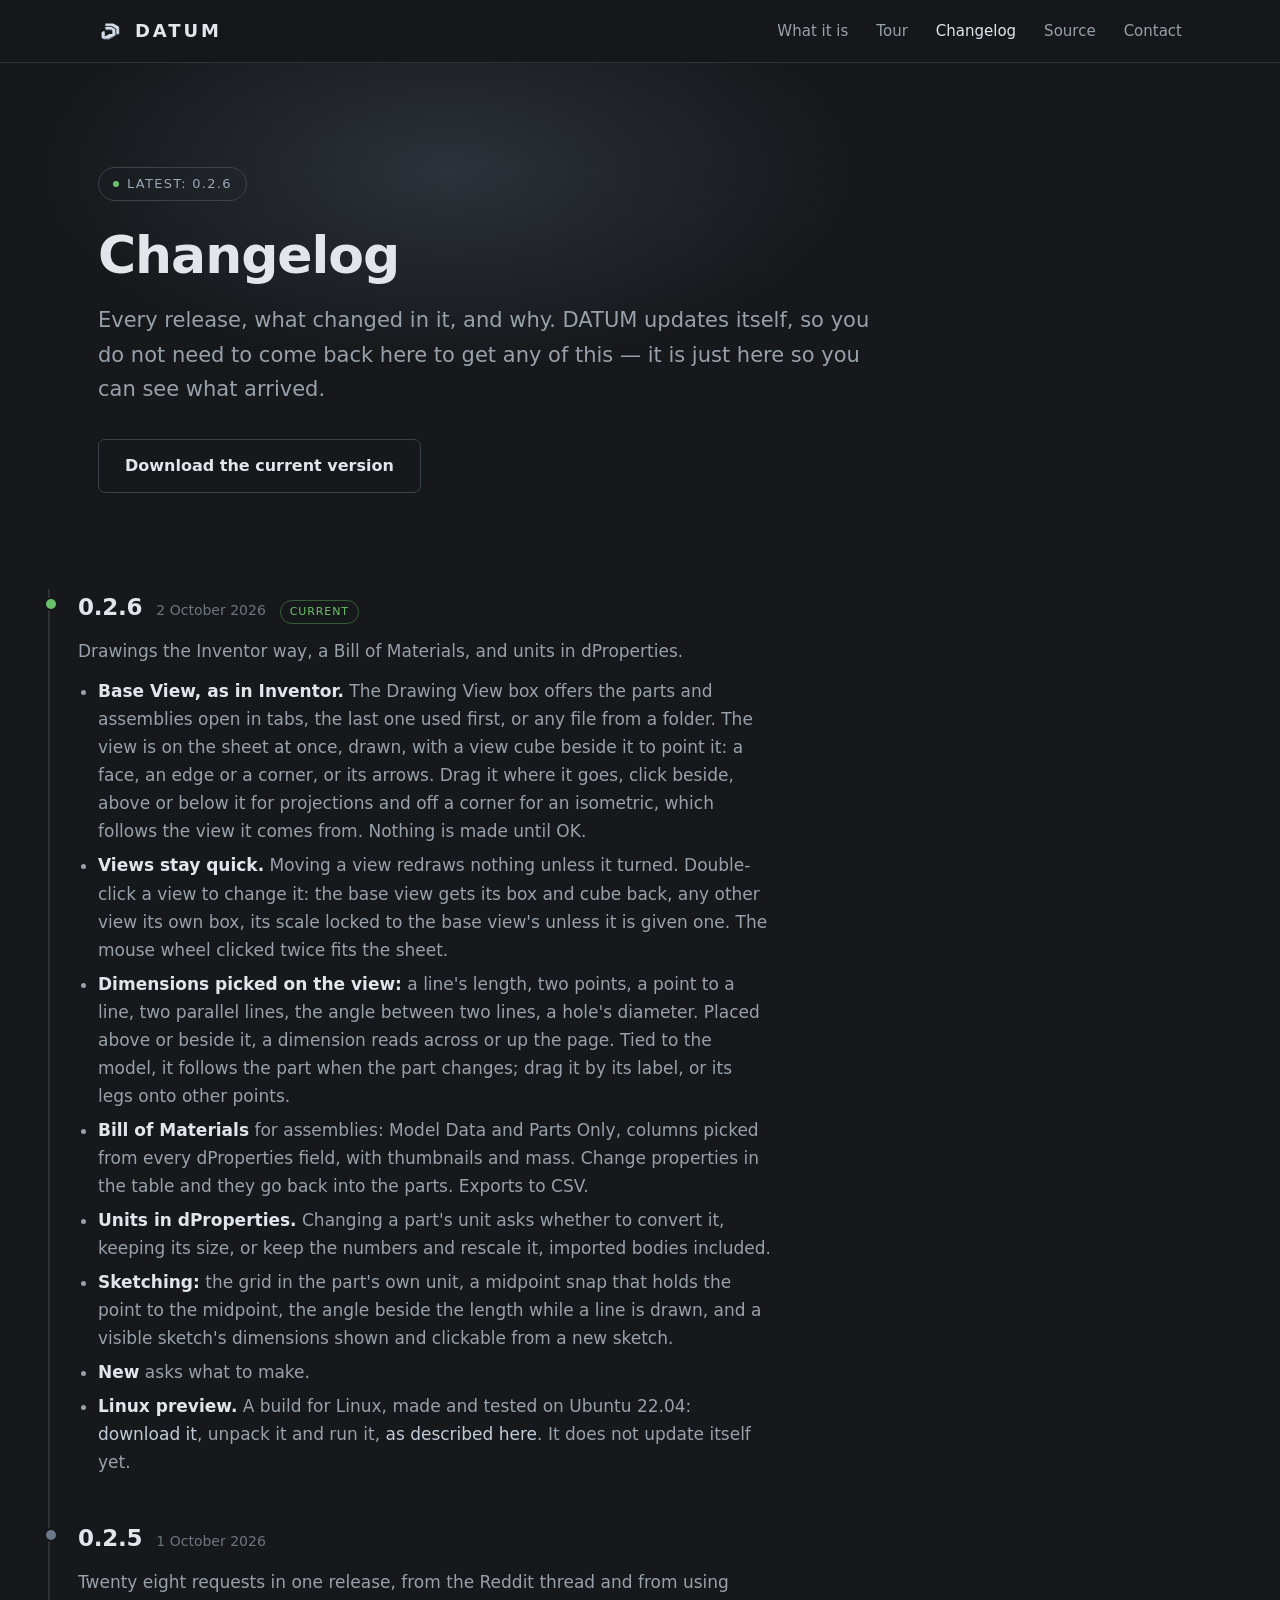
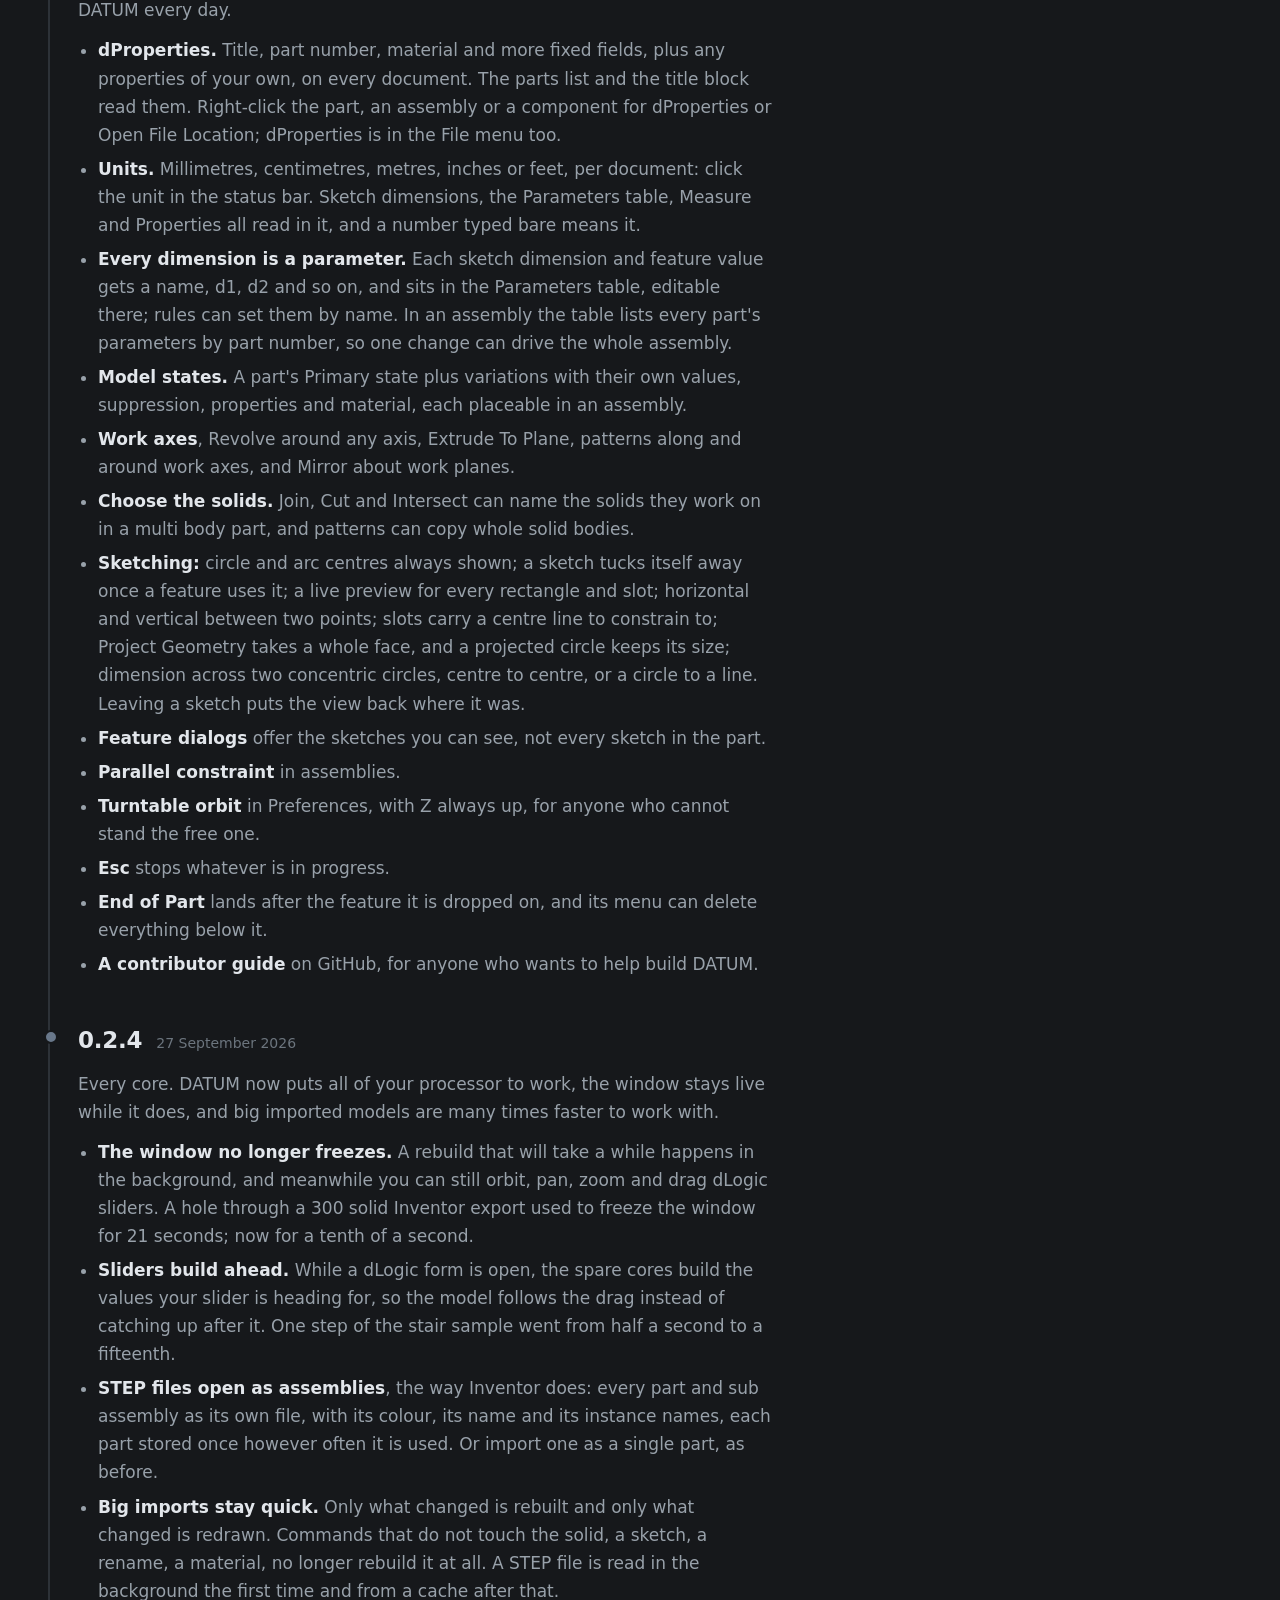
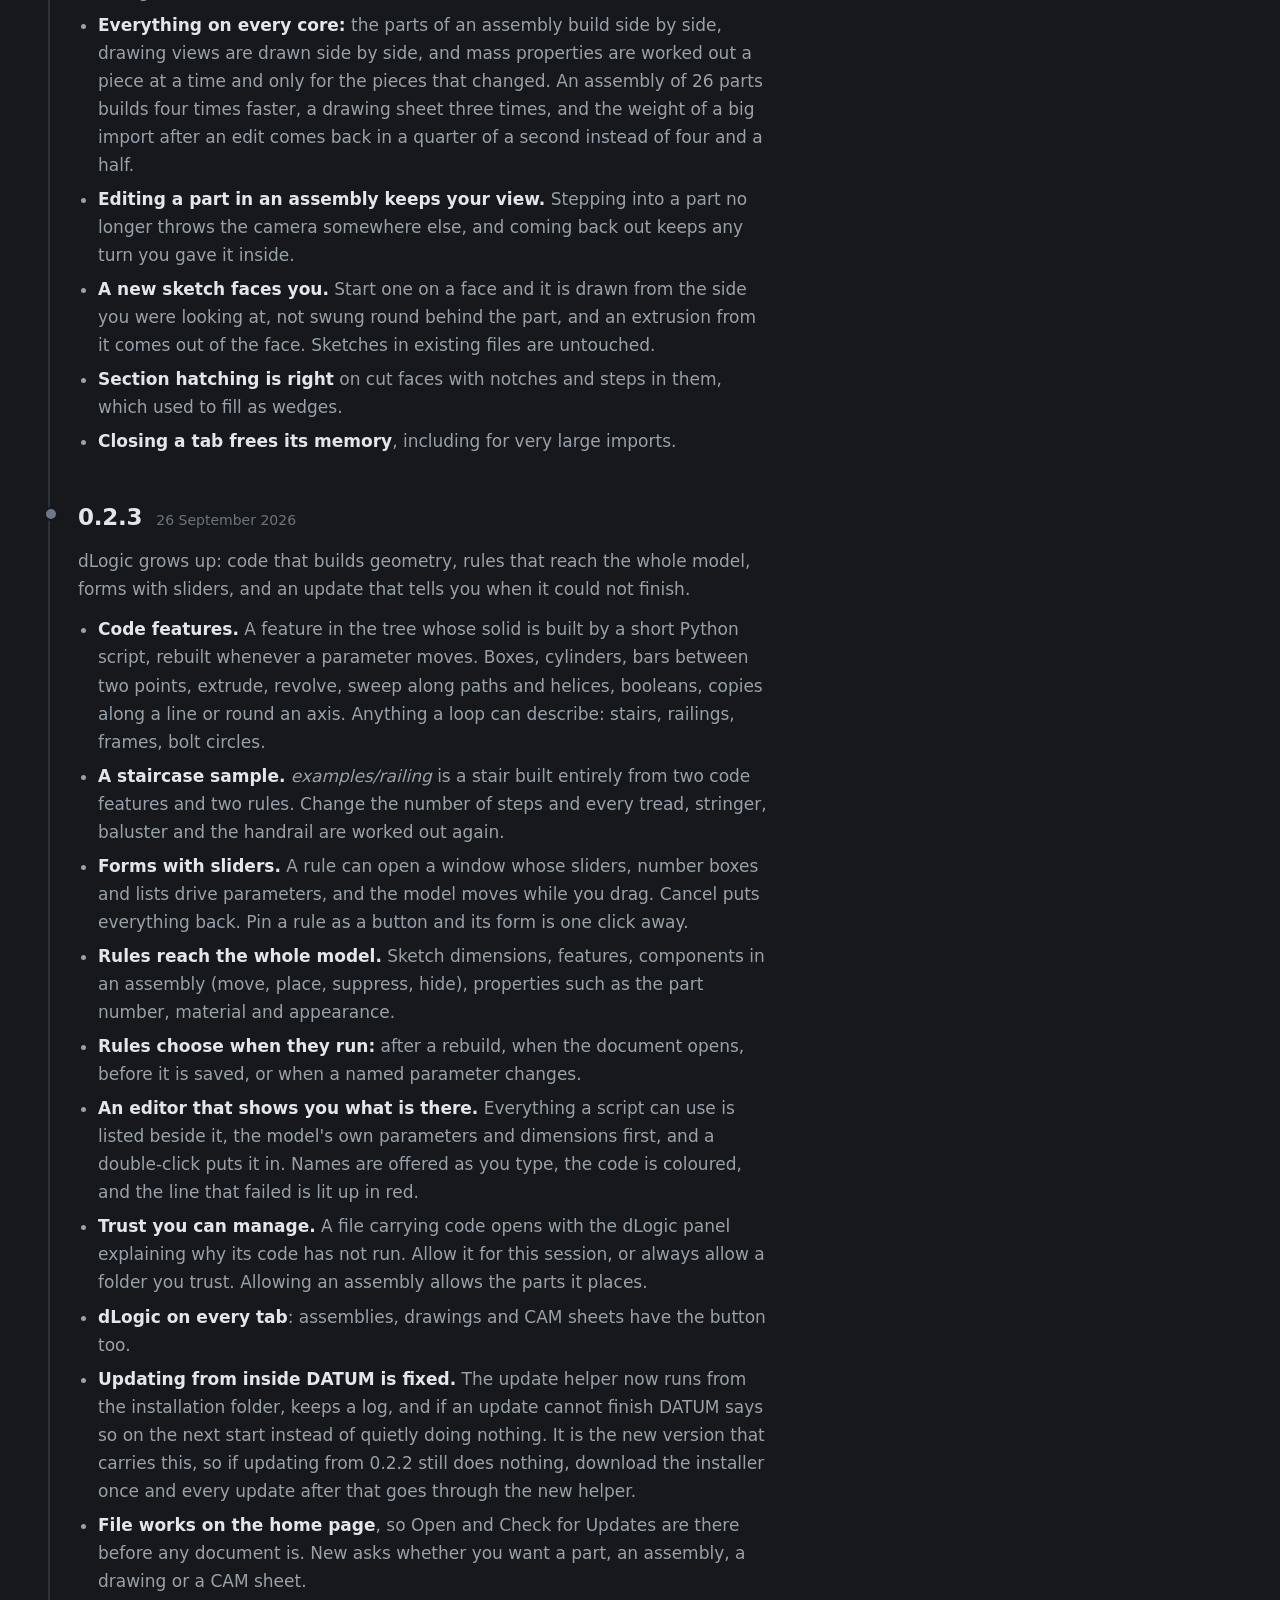
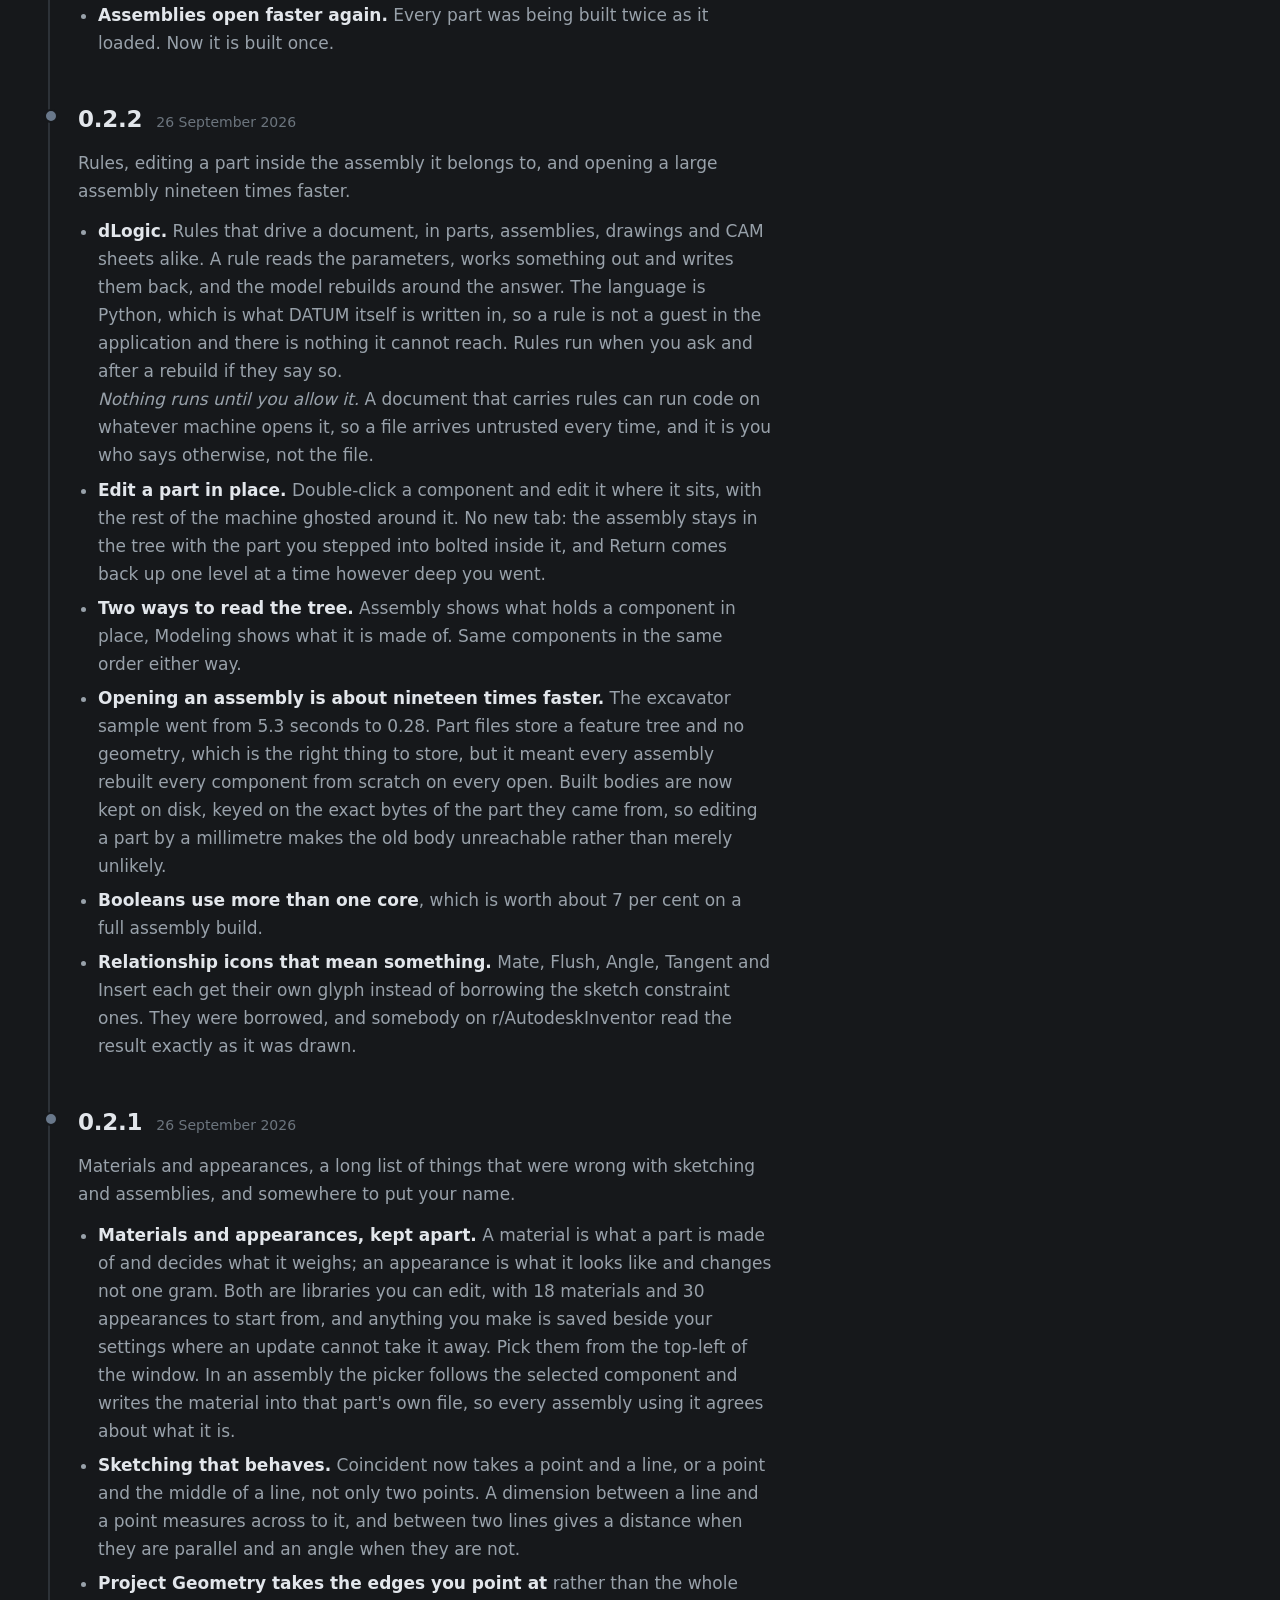
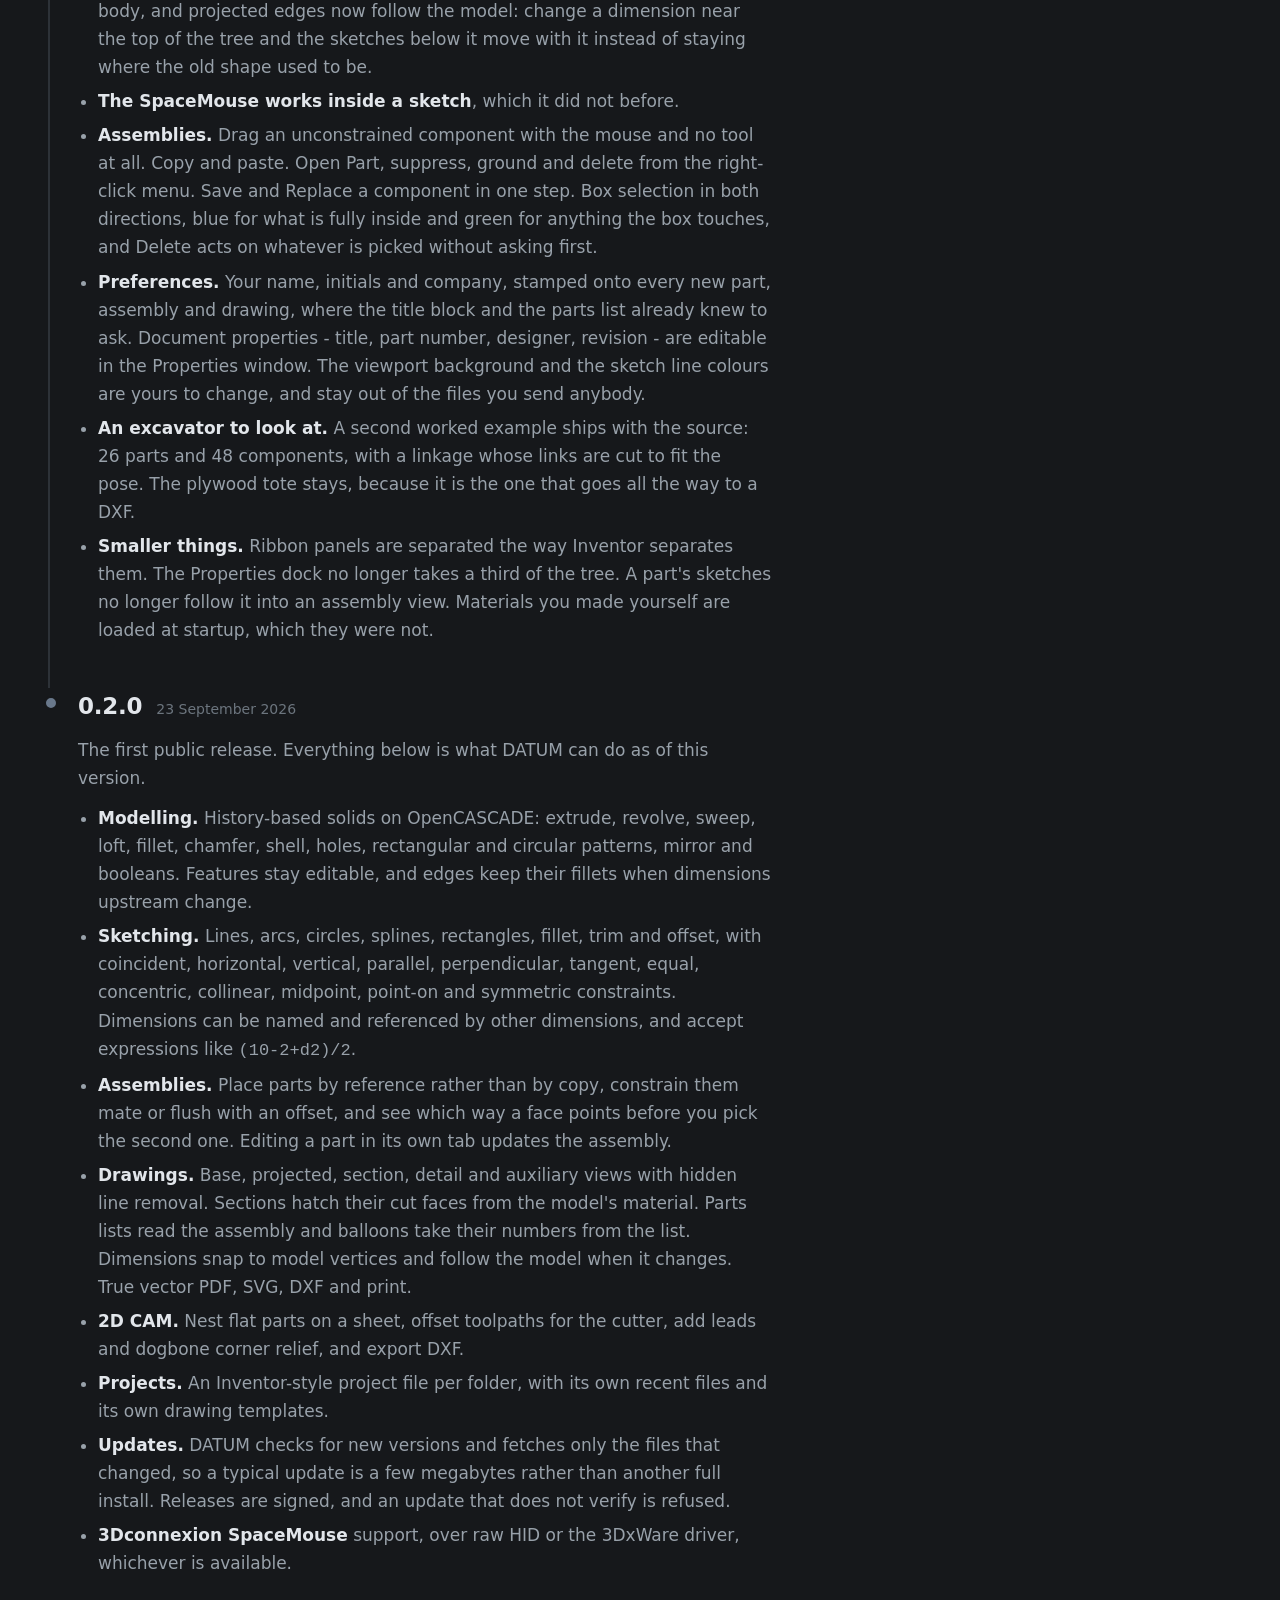
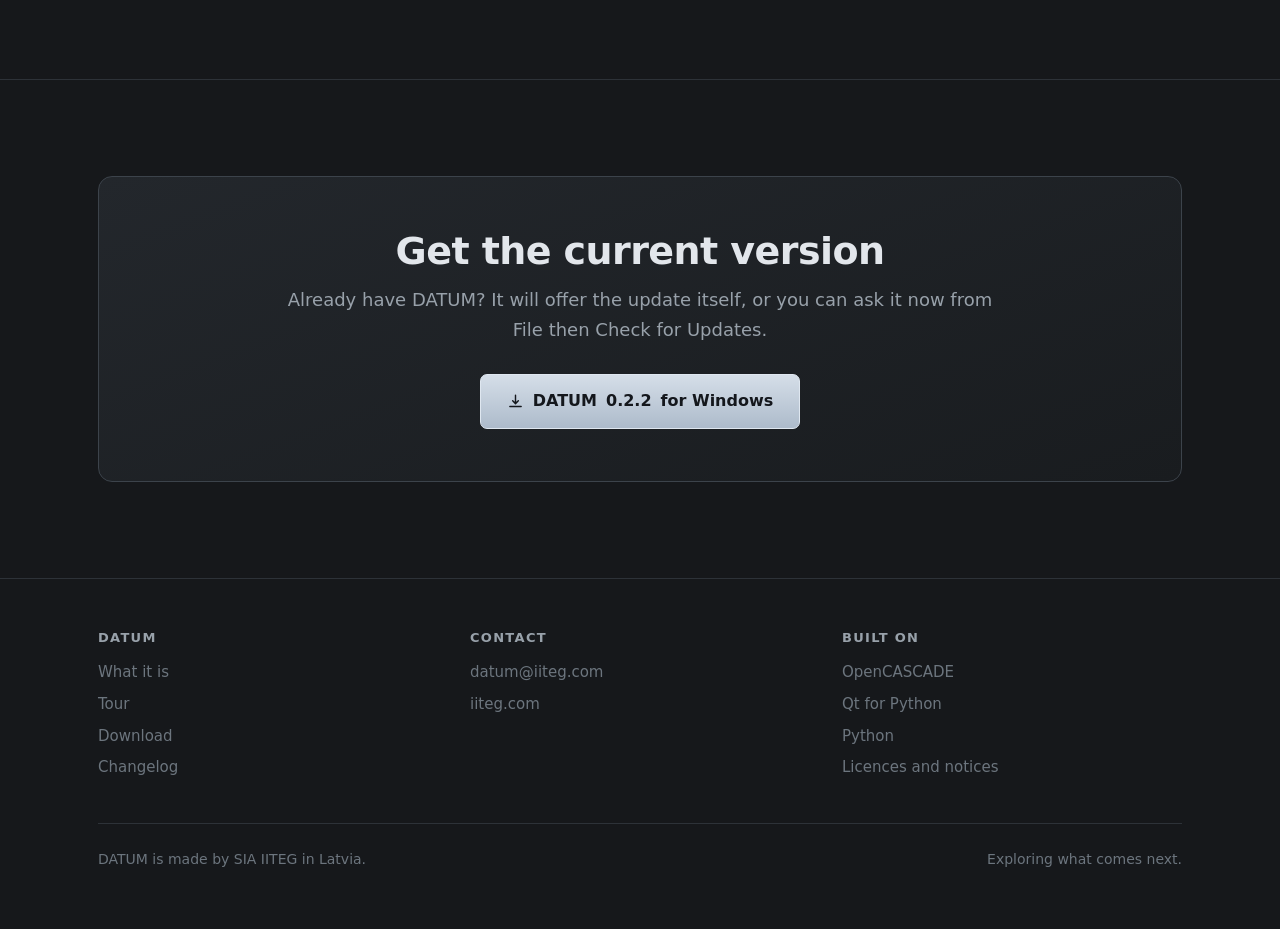
==== commit 01cd3662: "Website: the Linux preview, linked from the front page and the changelog Co-Authored-By: Claude Opus" ====
--- a/site/changelog.html
+++ b/site/changelog.html
@@ -112,6 +112,10 @@
           beside the length while a line is drawn, and a visible sketch's
           dimensions shown and clickable from a new sketch.</li>
         <li><strong>New</strong> asks what to make.</li>
+        <li><strong>Linux preview.</strong> A build for Linux, made and
+          tested on Ubuntu 22.04: <a href="https://github.com/Artis-98/datum/releases/download/v0.2.6/DATUM-0.2.6-linux-x86_64-preview.tar.gz">download it</a>, unpack it and
+          run it, <a href="https://github.com/Artis-98/datum/blob/main/docs/LINUX.md">as described here</a>. It does not update
+          itself yet.</li>
       </ul>
     </div>
 
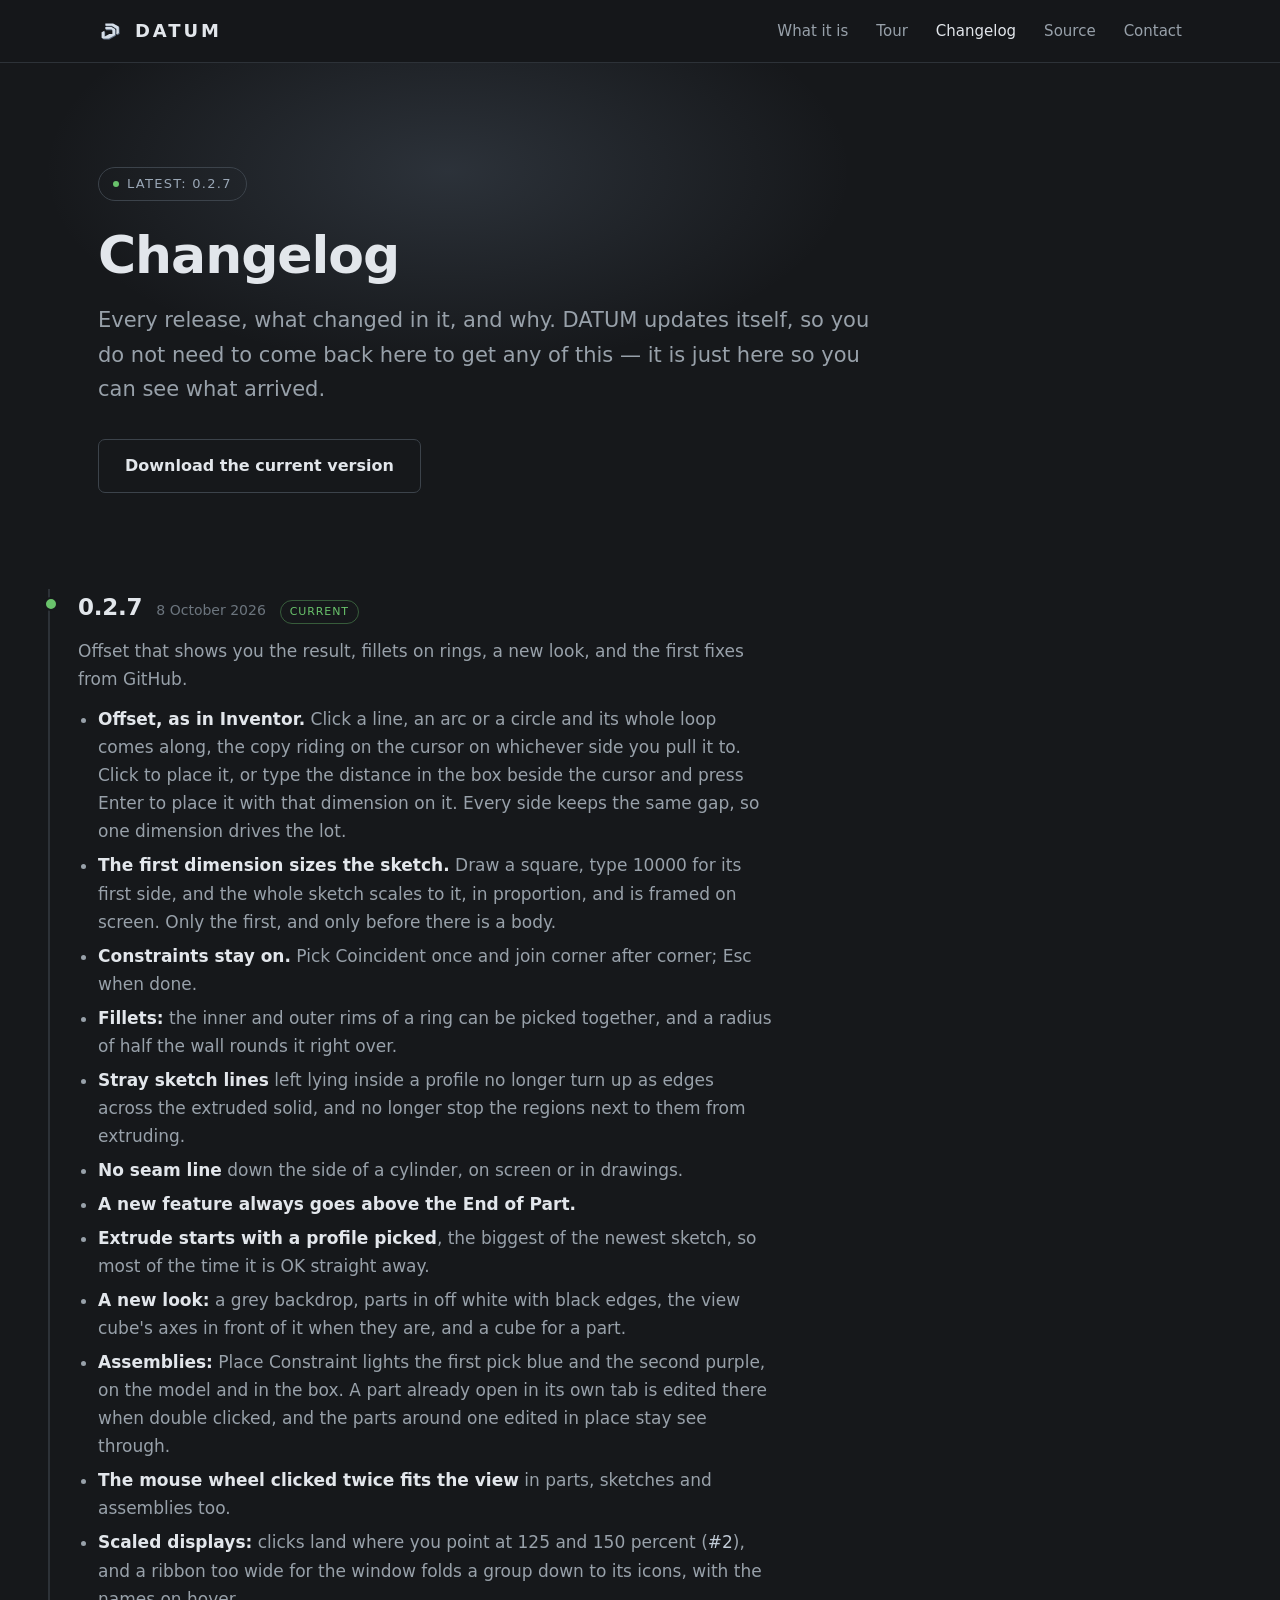
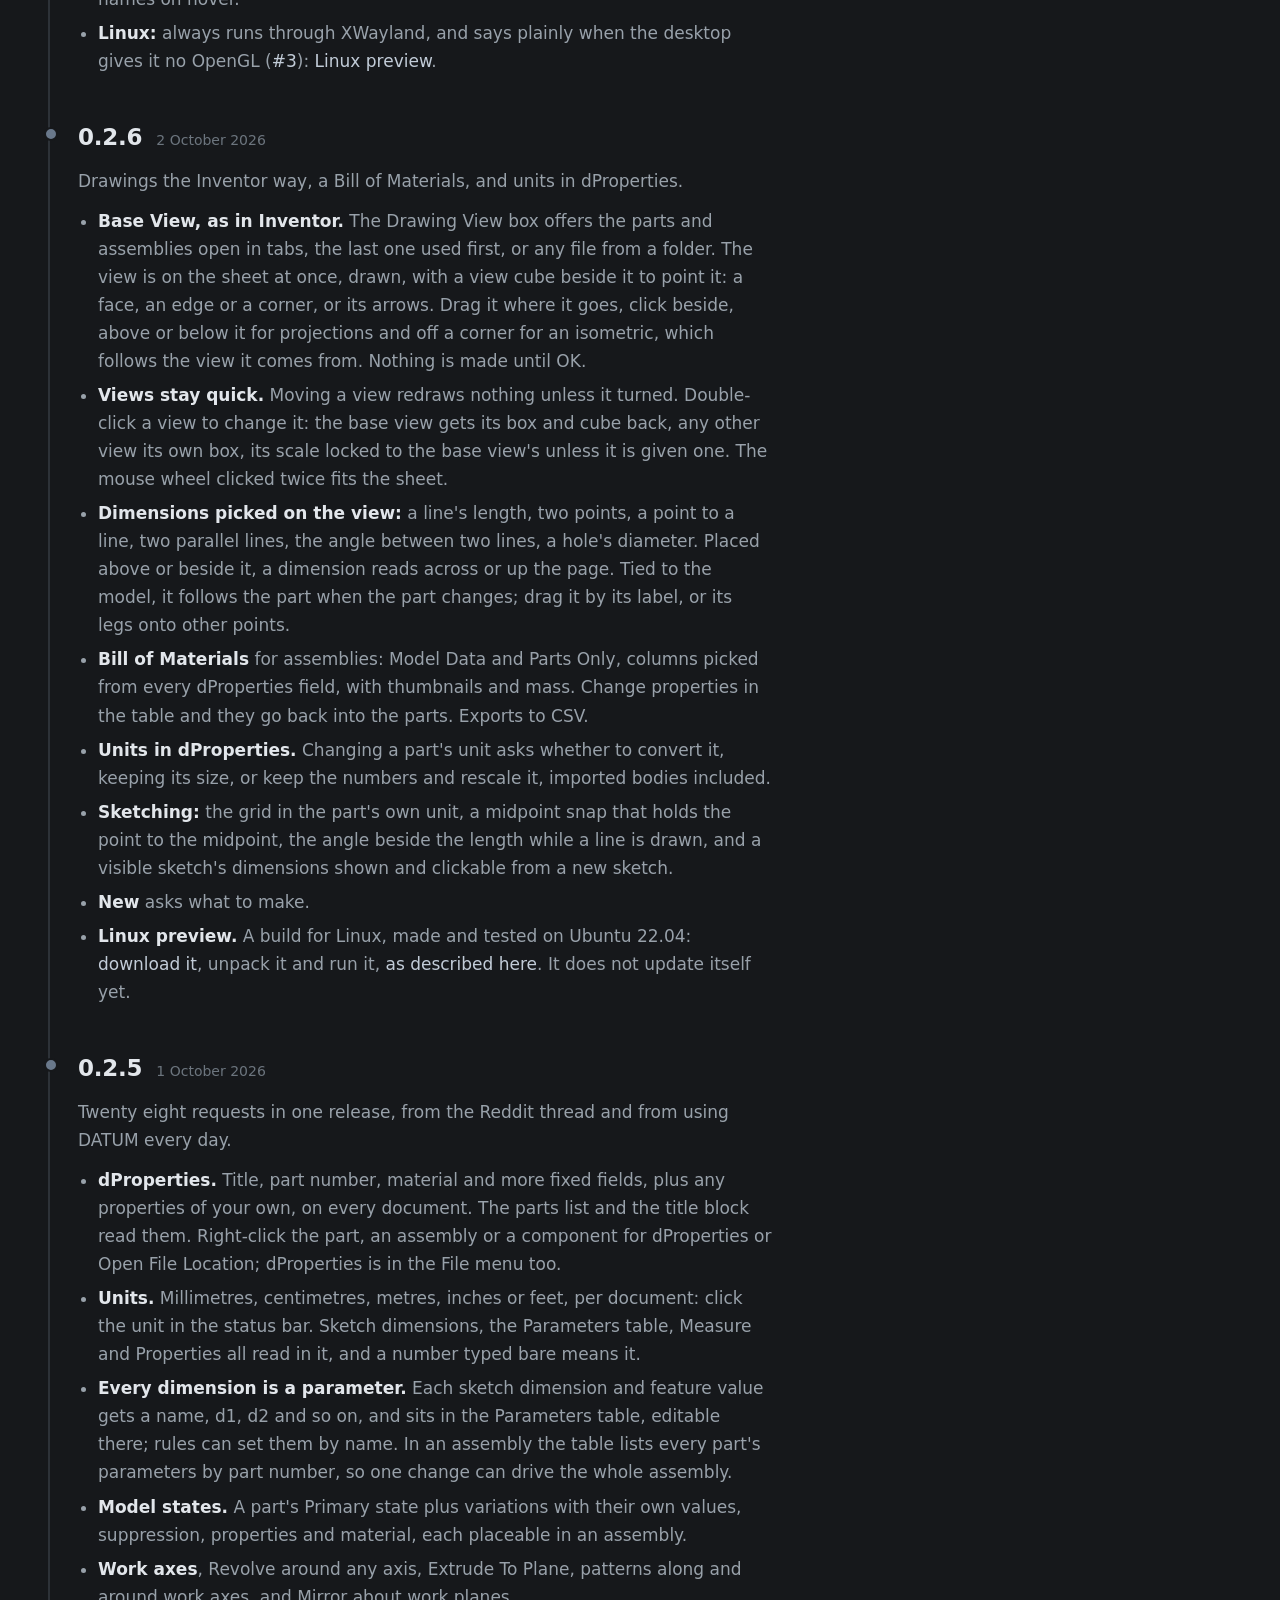
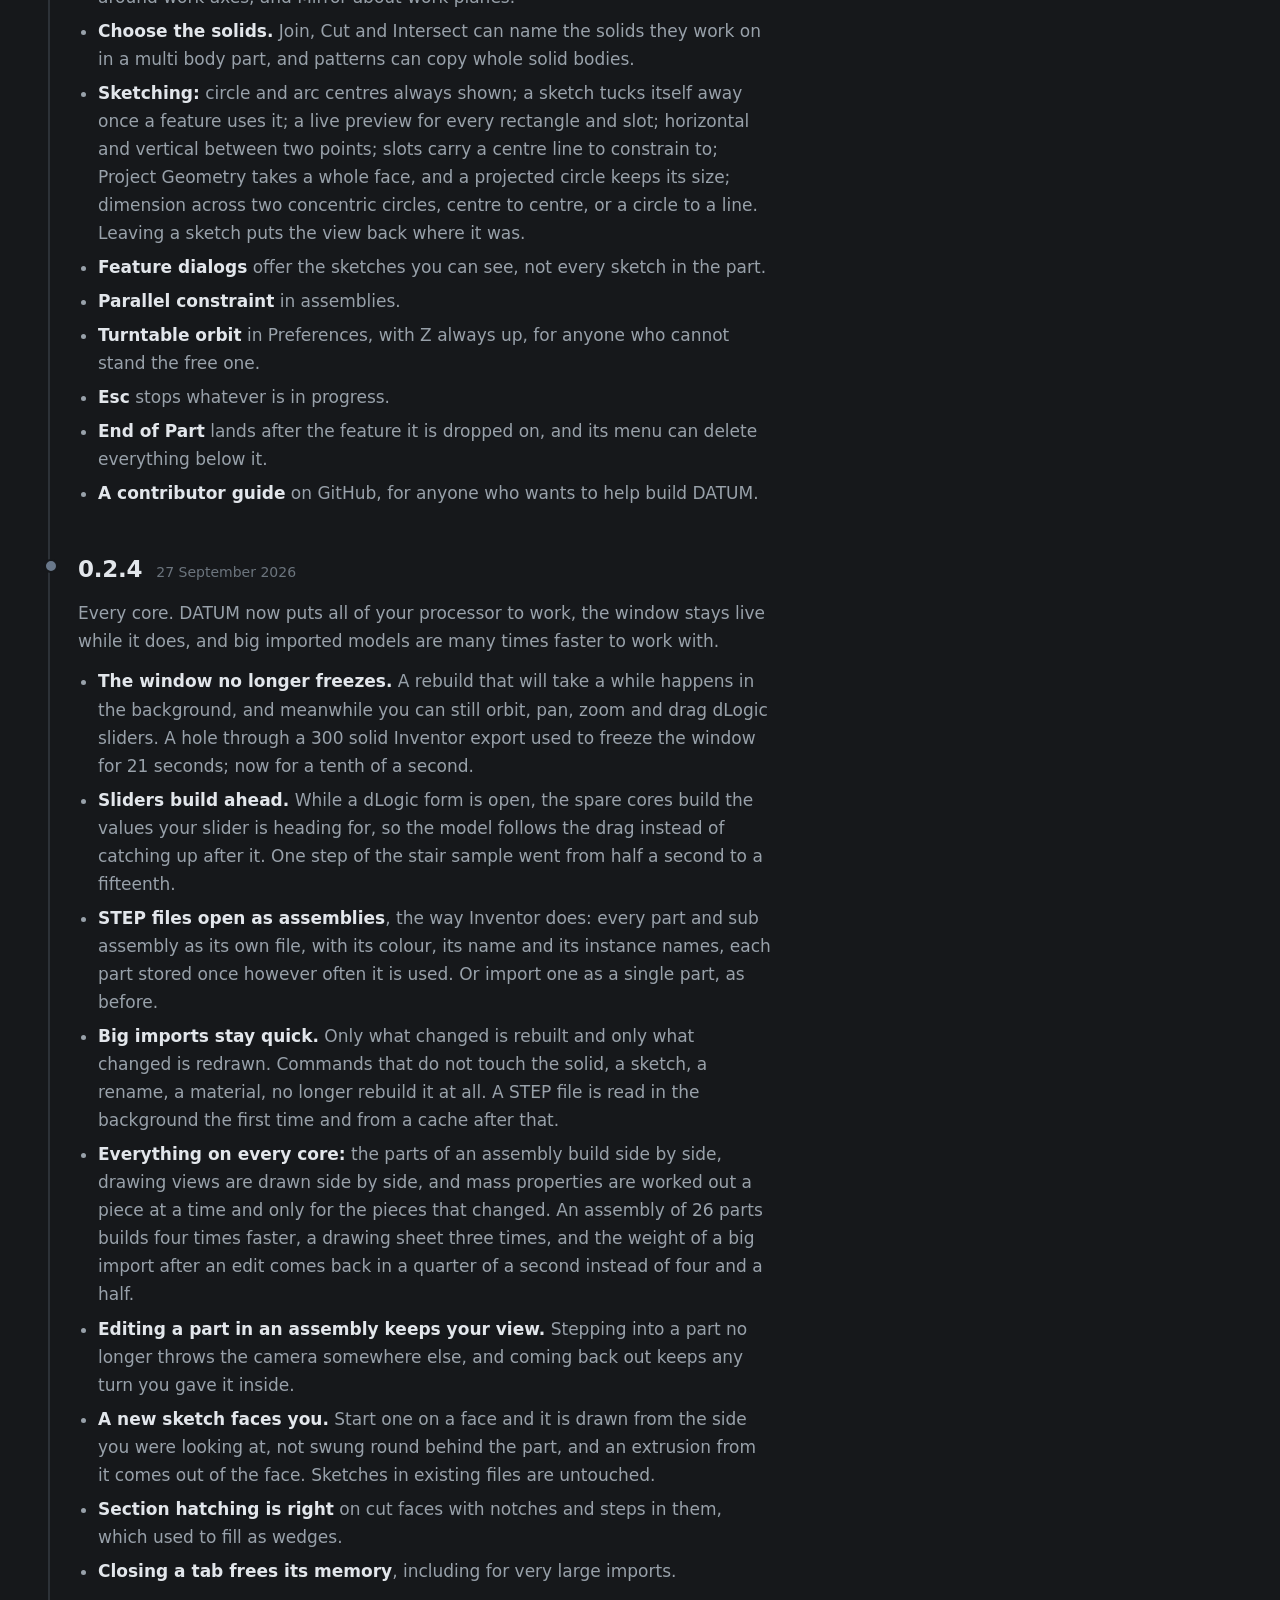
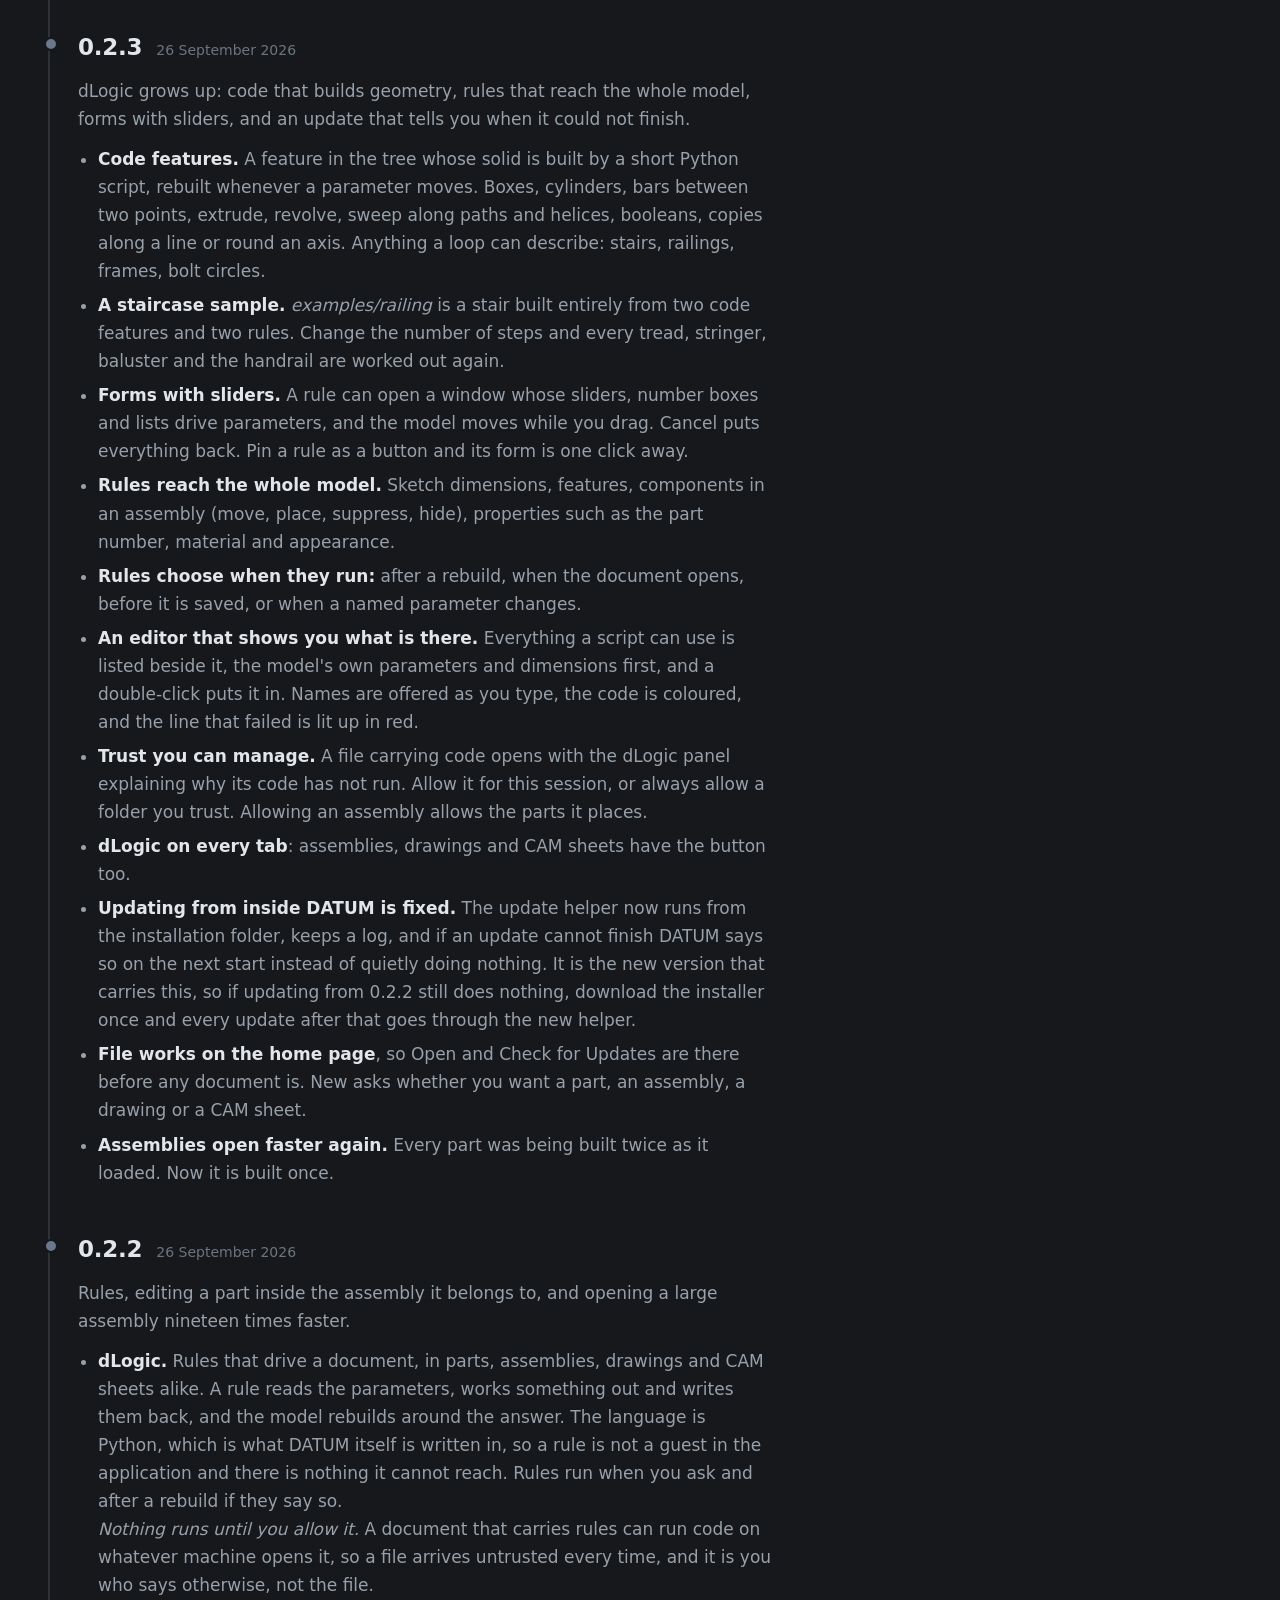
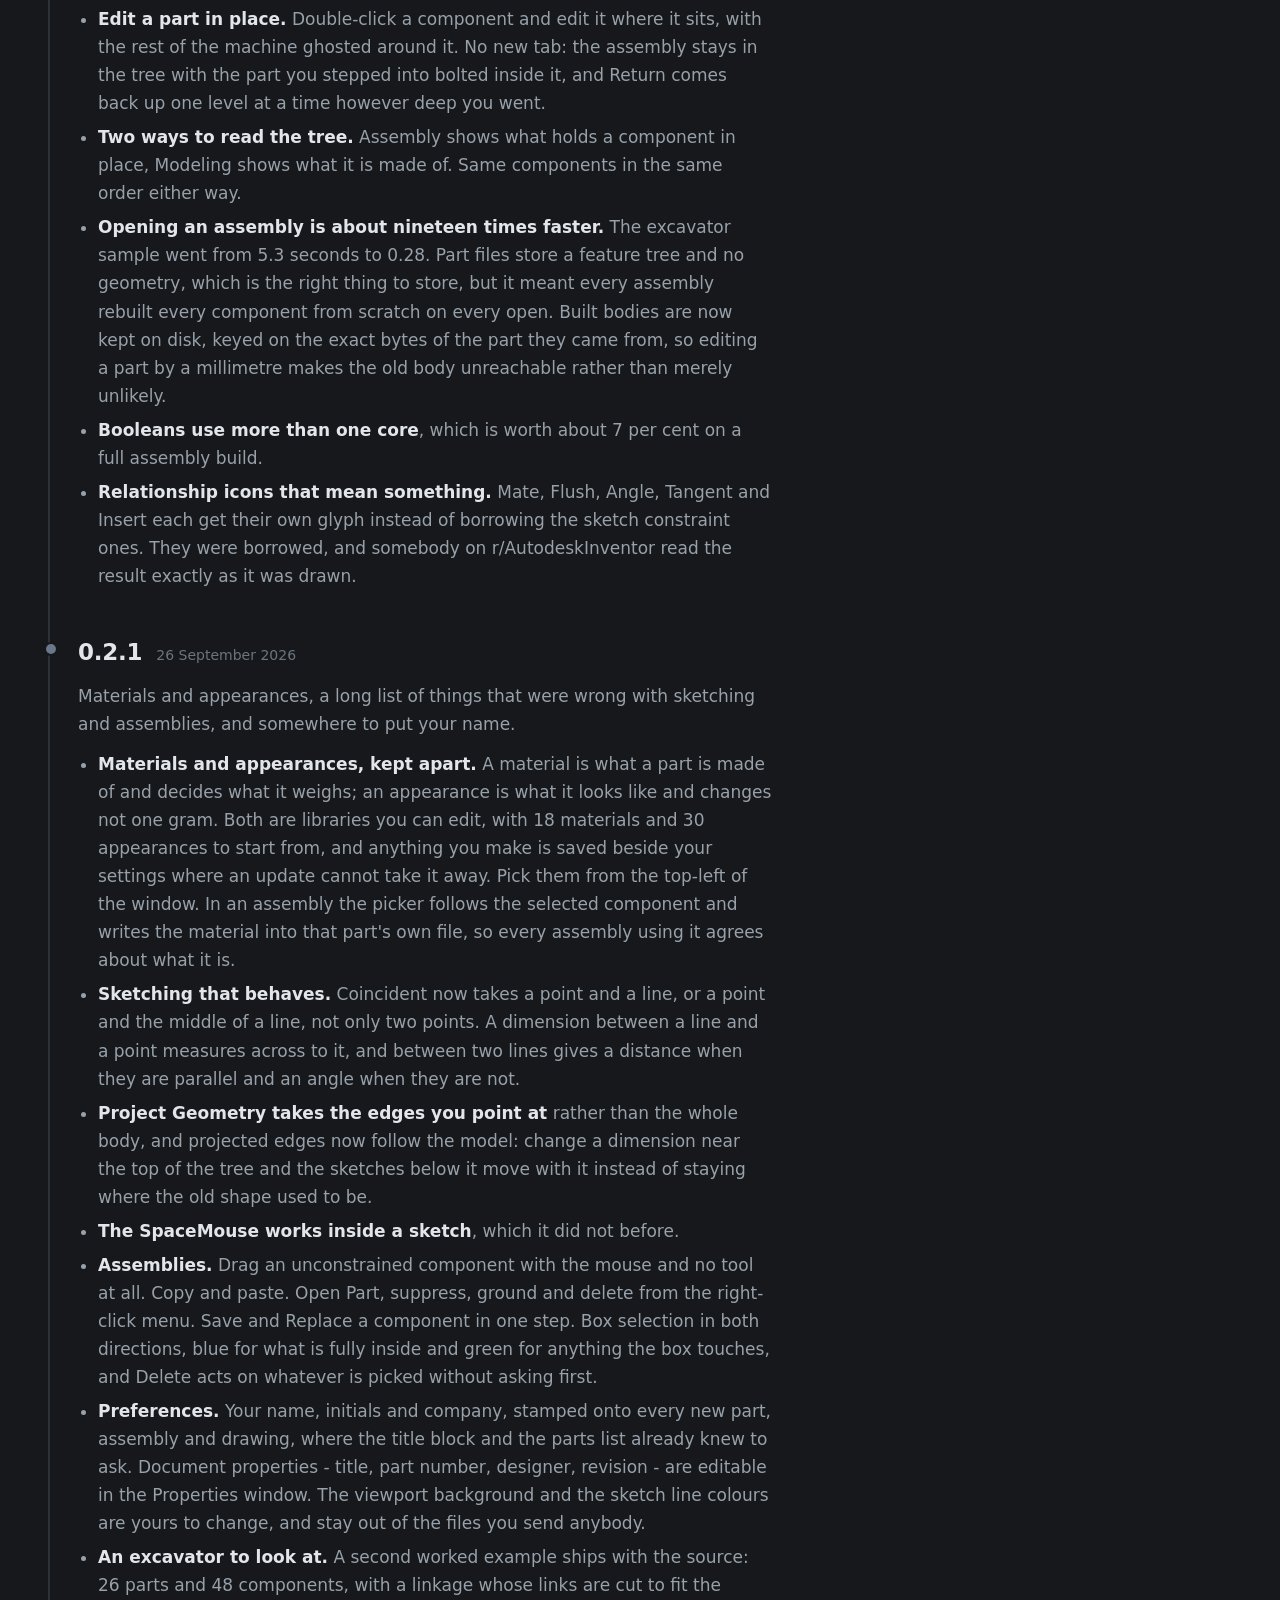
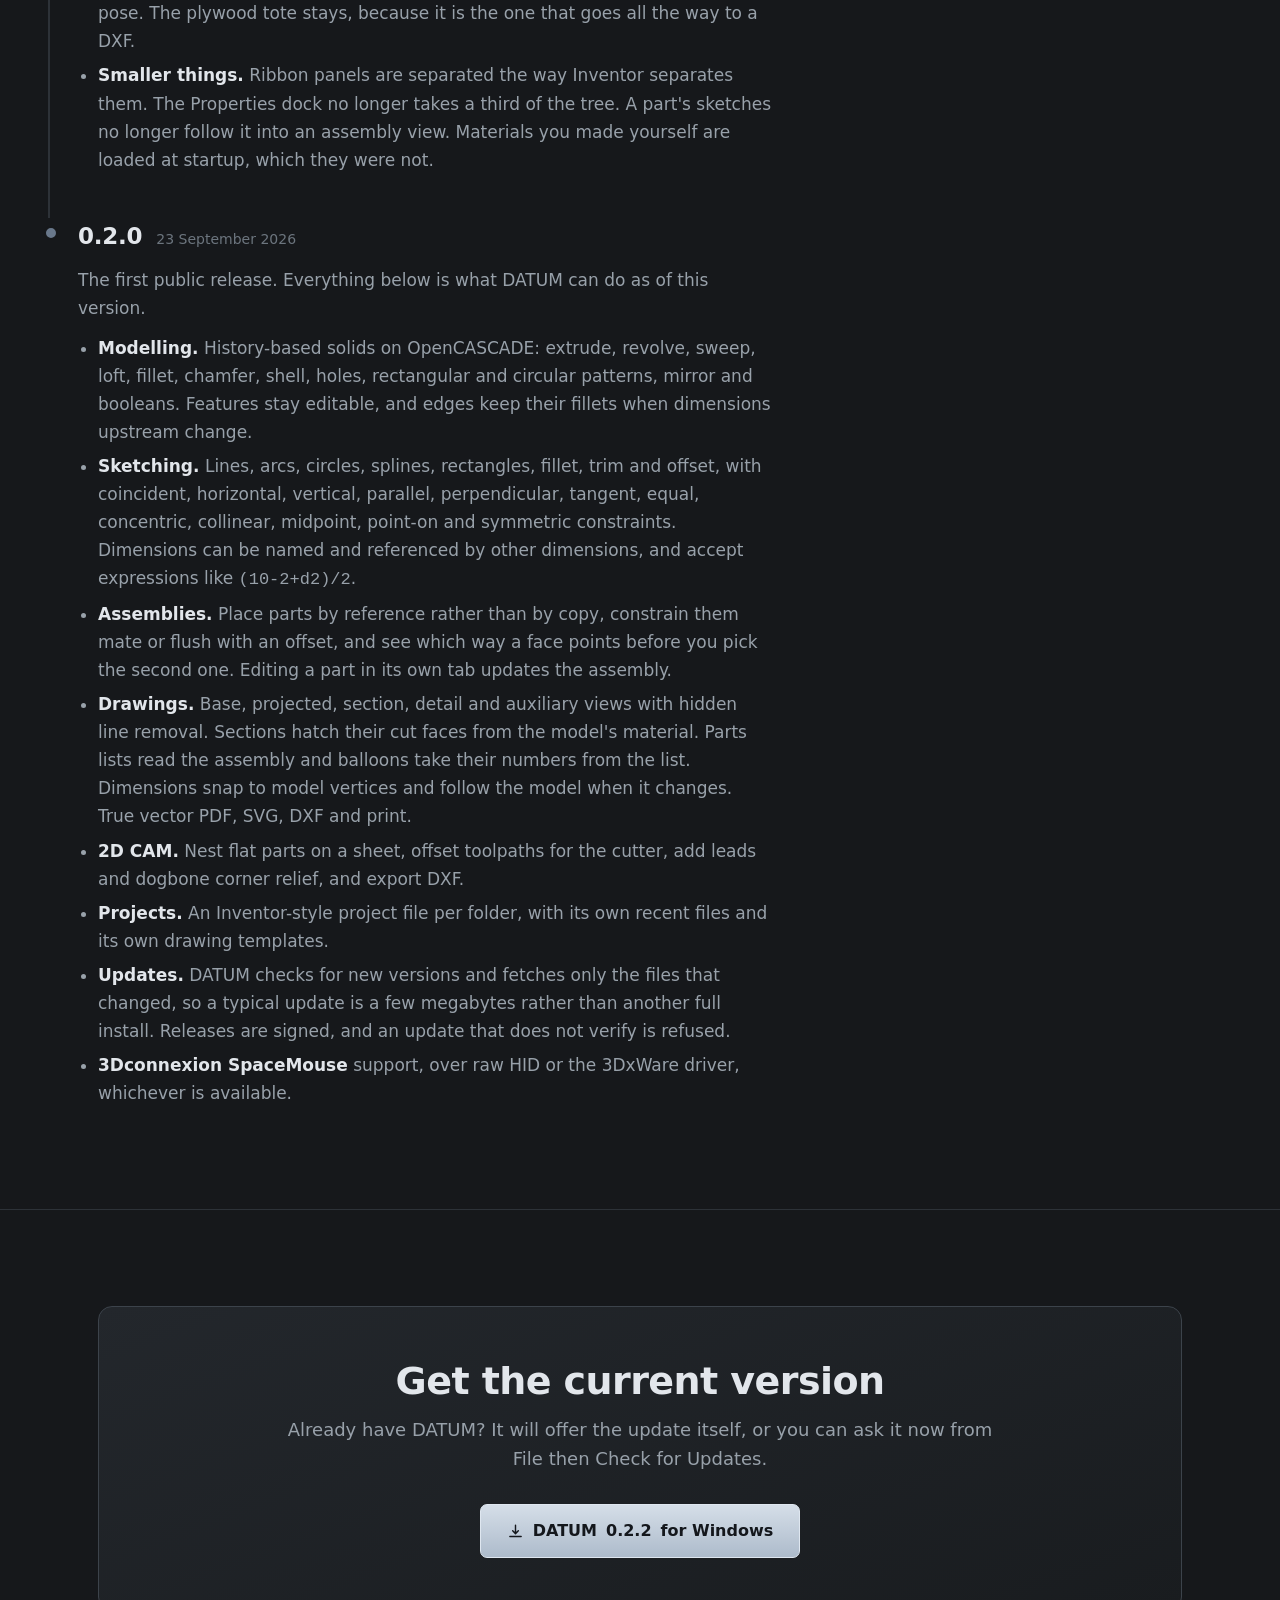
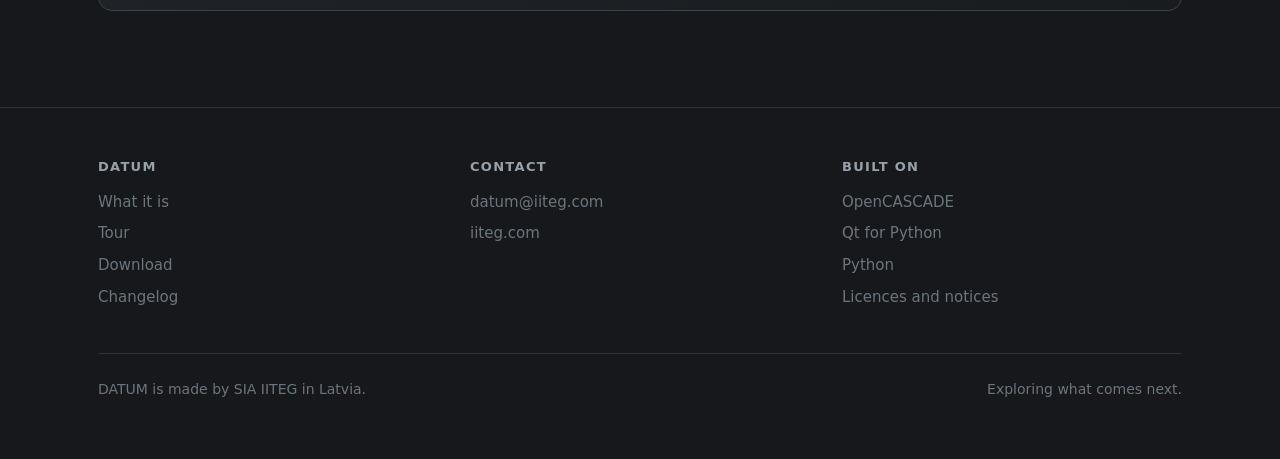
==== commit 5fba63bb: "DATUM 0.2.7" ====
--- a/site/changelog.html
+++ b/site/changelog.html
@@ -38,7 +38,7 @@
   <div class="wrap">
     <div class="inner">
       <div class="eyebrow"><span class="dot"></span>
-        <span id="live-version">Latest: 0.2.6</span></div>
+        <span id="live-version">Latest: 0.2.7</span></div>
       <h1 style="font-size:clamp(34px,5vw,52px)">Changelog</h1>
       <p class="lede">
         Every release, what changed in it, and why. DATUM updates itself,
@@ -46,7 +46,7 @@
         just here so you can see what arrived.
       </p>
       <a class="btn ghost" id="get-latest"
-         href="https://api.iiteg.com/datum/0.2.6/DATUM-0.2.6-setup.exe">
+         href="https://api.iiteg.com/datum/0.2.7/DATUM-0.2.7-setup.exe">
         Download the current version</a>
     </div>
   </div>
@@ -72,9 +72,65 @@
 
     <div class="release current">
       <div class="head">
+        <span class="ver">0.2.7</span>
+        <span class="when">8 October 2026</span>
+        <span class="badge">current</span>
+      </div>
+      <p style="color:var(--dim);margin:0 0 12px">
+        Offset that shows you the result, fillets on rings, a new look,
+        and the first fixes from GitHub.
+      </p>
+      <ul>
+        <li><strong>Offset, as in Inventor.</strong> Click a line, an arc or
+          a circle and its whole loop comes along, the copy riding on the
+          cursor on whichever side you pull it to. Click to place it, or
+          type the distance in the box beside the cursor and press Enter
+          to place it with that dimension on it. Every side keeps the same
+          gap, so one dimension drives the lot.</li>
+        <li><strong>The first dimension sizes the sketch.</strong> Draw a
+          square, type 10000 for its first side, and the whole sketch
+          scales to it, in proportion, and is framed on screen. Only the
+          first, and only before there is a body.</li>
+        <li><strong>Constraints stay on.</strong> Pick Coincident once and
+          join corner after corner; Esc when done.</li>
+        <li><strong>Fillets:</strong> the inner and outer rims of a ring
+          can be picked together, and a radius of half the wall rounds it
+          right over.</li>
+        <li><strong>Stray sketch lines</strong> left lying inside a profile
+          no longer turn up as edges across the extruded solid, and no
+          longer stop the regions next to them from extruding.</li>
+        <li><strong>No seam line</strong> down the side of a cylinder,
+          on screen or in drawings.</li>
+        <li><strong>A new feature always goes above the End of
+          Part.</strong></li>
+        <li><strong>Extrude starts with a profile picked</strong>, the
+          biggest of the newest sketch, so most of the time it is OK
+          straight away.</li>
+        <li><strong>A new look:</strong> a grey backdrop, parts in off
+          white with black edges, the view cube's axes in front of it when
+          they are, and a cube for a part.</li>
+        <li><strong>Assemblies:</strong> Place Constraint lights the first
+          pick blue and the second purple, on the model and in the box. A
+          part already open in its own tab is edited there when double
+          clicked, and the parts around one edited in place stay see
+          through.</li>
+        <li><strong>The mouse wheel clicked twice fits the view</strong> in
+          parts, sketches and assemblies too.</li>
+        <li><strong>Scaled displays:</strong> clicks land where you point
+          at 125 and 150 percent (<a href="https://github.com/Artis-98/datum/issues/2">#2</a>),
+          and a ribbon too wide for the window folds a group down to its
+          icons, with the names on hover.</li>
+        <li><strong>Linux:</strong> always runs through XWayland, and says
+          plainly when the desktop gives it no OpenGL
+          (<a href="https://github.com/Artis-98/datum/issues/3">#3</a>):
+          <a href="https://github.com/Artis-98/datum/releases/download/v0.2.7/DATUM-0.2.7-linux-x86_64-preview.tar.gz">Linux preview</a>.</li>
+      </ul>
+    </div>
+
+    <div class="release">
+      <div class="head">
         <span class="ver">0.2.6</span>
         <span class="when">2 October 2026</span>
-        <span class="badge">current</span>
       </div>
       <p style="color:var(--dim);margin:0 0 12px">
         Drawings the Inventor way, a Bill of Materials, and units in
@@ -451,7 +507,7 @@
         ask it now from File then Check for Updates.
       </p>
       <a class="btn primary" id="get-latest-2"
-         href="https://api.iiteg.com/datum/0.2.6/DATUM-0.2.6-setup.exe">
+         href="https://api.iiteg.com/datum/0.2.7/DATUM-0.2.7-setup.exe">
         <svg viewBox="0 0 24 24" fill="none" stroke="currentColor"
              stroke-width="2" stroke-linecap="round" stroke-linejoin="round"
              aria-hidden="true"><path d="M12 3v12m0 0 4-4m-4 4-4-4M4 19h16"/>
